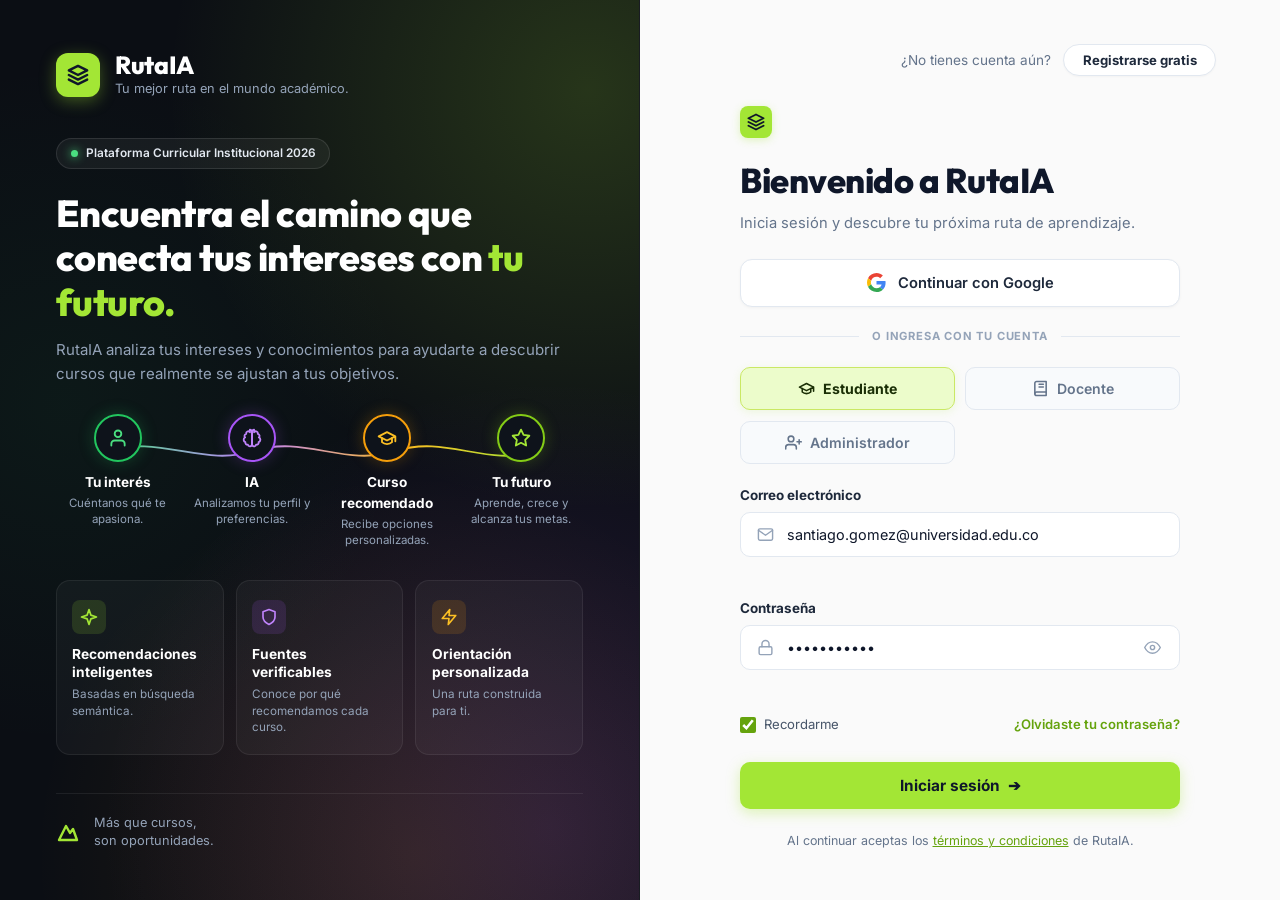
==== frontend/index.html @ e4672ff6 "style(docente): mejorar diseño del listado de estudiantes en materia y eliminar avatar de iniciales" ====
<!DOCTYPE html>
<html lang="es">
<head>
  <meta charset="UTF-8">
  <meta name="viewport" content="width=device-width, initial-scale=1.0, maximum-scale=5.0">
  <title>RutaIA - Orientación Académica y Recomendación Inteligente de Cursos con IA</title>
  <meta name="description" content="Plataforma de orientación académica y recomendación personalizada de cursos universitarios mediante búsqueda semántica vectorial y arquitectura RAG.">
  <meta name="keywords" content="orientación académica, cursos universitarios, inteligencia artificial, recomendación RAG, catálogo formativo, ingeniería, tecnología, programación">
  <meta name="author" content="Editorial Learning Lab - RutaIA">
  <meta name="robots" content="index, follow">
  <meta name="theme-color" content="#121316">
  <link rel="canonical" href="https://rutaia.universidad.edu.co/index.html">

  <!-- Open Graph / Redes Sociales y Motores de Búsqueda -->
  <meta property="og:type" content="website">
  <meta property="og:locale" content="es_CO">
  <meta property="og:site_name" content="RutaIA - Editorial Learning Lab">
  <meta property="og:title" content="RutaIA - Orientación Académica y Recomendación Inteligente de Cursos con IA">
  <meta property="og:description" content="Encuentra el camino que conecta tus intereses y conocimientos con tu futuro profesional mediante orientación vocacional inteligente con IA.">
  <meta property="og:url" content="https://rutaia.universidad.edu.co/index.html">
  <meta property="og:image" content="https://rutaia.universidad.edu.co/img/og-preview.png">

  <!-- Twitter Cards -->
  <meta name="twitter:card" content="summary_large_image">
  <meta name="twitter:title" content="RutaIA - Recomendación Inteligente de Cursos">
  <meta name="twitter:description" content="Plataforma de orientación académica impulsada por IA y búsqueda semántica para estudiantes de tecnología.">
  <meta name="twitter:image" content="https://rutaia.universidad.edu.co/img/og-preview.png">

  <!-- Datos Estructurados Schema.org JSON-LD para SEO -->
  <script type="application/ld+json">
  {
    "@context": "https://schema.org",
    "@graph": [
      {
        "@type": "WebSite",
        "@id": "https://rutaia.universidad.edu.co/#website",
        "url": "https://rutaia.universidad.edu.co/",
        "name": "RutaIA",
        "description": "Plataforma de orientación académica y recomendación de cursos universitarios con IA y RAG.",
        "inLanguage": "es"
      },
      {
        "@type": "EducationalOrganization",
        "@id": "https://rutaia.universidad.edu.co/#organization",
        "name": "RutaIA - Editorial Learning Lab",
        "url": "https://rutaia.universidad.edu.co/",
        "description": "Laboratorio de innovación curricular y orientación académica con IA."
      },
      {
        "@type": "WebApplication",
        "@id": "https://rutaia.universidad.edu.co/#webapp",
        "name": "RutaIA",
        "applicationCategory": "EducationalApplication",
        "operatingSystem": "All",
        "browserRequirements": "Requires HTML5, CSS3, JavaScript ES6+, Fetch API"
      }
    ]
  }
  </script>

  <!-- Fuentes Google Fonts: Inter y Outfit -->
  <link rel="preconnect" href="https://fonts.googleapis.com">
  <link rel="preconnect" href="https://fonts.gstatic.com" crossorigin>
  <link href="https://fonts.googleapis.com/css2?family=Inter:wght@400;500;600;700&family=Outfit:wght@500;600;700;800&display=swap" rel="stylesheet">
  
  <!-- Estilos del Sistema -->
  <link rel="stylesheet" href="css/variables.css?v=5.0">
  <link rel="stylesheet" href="css/styles.css?v=7.0">

  <!-- Enrutador y Control de Autenticación: si no hay sesión, ir a login.html -->
  <script>
    try {
      const u = localStorage.getItem('rutaia_user');
      if (!u) {
        window.location.replace('login.html');
      } else {
        const parsed = JSON.parse(u);
        if (parsed && parsed.token) {
          delete parsed.token;
          localStorage.setItem('rutaia_user', JSON.stringify(parsed));
        }
      }
    } catch (e) {}
  </script>
</head>
<body>

  <!-- Barra de Navegación Móvil (Visible en pantallas <= 768px) -->
  <header class="mobile-topbar" id="mobile-topbar">
    <button class="btn-mobile-menu" id="btn-mobile-menu" aria-label="Abrir menú de navegación" type="button">
      <svg width="22" height="22" viewBox="0 0 24 24" fill="none" stroke="currentColor" stroke-width="2.2" stroke-linecap="round" stroke-linejoin="round">
        <line x1="3" y1="12" x2="21" y2="12"></line>
        <line x1="3" y1="6" x2="21" y2="6"></line>
        <line x1="3" y1="18" x2="21" y2="18"></line>
      </svg>
    </button>
    <div class="mobile-brand">
      <div class="mobile-brand-badge">
        <svg width="18" height="18" viewBox="0 0 24 24" fill="none" stroke="#FFFFFF" stroke-width="2.5" stroke-linecap="round" stroke-linejoin="round">
          <path d="M12 2L2 7l10 5 10-5-10-5zM2 17l10 5 10-5M2 12l10 5 10-5"/>
        </svg>
      </div>
      <span class="mobile-brand-title">RutaIA</span>
    </div>
    <div class="mobile-user-quick" id="mobile-user-initials" title="Usuario activo">TG</div>
  </header>

  <!-- Telón de fondo (Backdrop) para cerrar el menú móvil al hacer tap fuera -->
  <div class="sidebar-backdrop" id="sidebar-backdrop"></div>

  <!-- Layout Principal con Barra Lateral y Área de Contenido -->
  <div class="app-layout">

    <!-- ==========================================================
         BARRA LATERAL IZQUIERDA (SIDEBAR)
         ========================================================== -->
    <aside class="sidebar" id="app-sidebar">
      <div class="sidebar-top">
        <div class="brand">
          <div class="brand-badge">
            <svg width="22" height="22" viewBox="0 0 24 24" fill="none" stroke="currentColor" stroke-width="2.5" stroke-linecap="round" stroke-linejoin="round">
              <path d="M12 2L2 7l10 5 10-5-10-5zM2 17l10 5 10-5M2 12l10 5 10-5"/>
            </svg>
          </div>
          <div class="brand-text-group">
            <span class="brand-title">RutaIA</span>
            <span class="brand-tagline">Tu mejor decisión académica.</span>
          </div>
          <button class="btn-close-sidebar" id="btn-close-sidebar" aria-label="Cerrar menú lateral" type="button">✕</button>
        </div>

        <nav class="sidebar-nav">
          <button class="nav-item active" data-view="asesor">
            <svg class="nav-svg" width="18" height="18" viewBox="0 0 24 24" fill="none" stroke="currentColor" stroke-width="2" stroke-linecap="round" stroke-linejoin="round">
              <path d="M3 9l9-7 9 7v11a2 2 0 0 1-2 2H5a2 2 0 0 1-2-2z"></path>
              <polyline points="9 22 9 12 15 12 15 22"></polyline>
            </svg>
            <span class="nav-label">Inicio</span>
          </button>
          <button class="nav-item" data-view="catalogo">
            <svg class="nav-svg" width="18" height="18" viewBox="0 0 24 24" fill="none" stroke="currentColor" stroke-width="2" stroke-linecap="round" stroke-linejoin="round">
              <path d="M4 19.5A2.5 2.5 0 0 1 6.5 17H20"></path>
              <path d="M6.5 2H20v20H6.5A2.5 2.5 0 0 1 4 19.5v-15A2.5 2.5 0 0 1 6.5 2z"></path>
            </svg>
            <span class="nav-label">Catálogo de cursos</span>
          </button>
          <button class="nav-item" data-view="historial">
            <svg class="nav-svg" width="18" height="18" viewBox="0 0 24 24" fill="none" stroke="currentColor" stroke-width="2" stroke-linecap="round" stroke-linejoin="round">
              <circle cx="12" cy="12" r="10"></circle>
              <polyline points="12 6 12 12 16 14"></polyline>
            </svg>
            <span class="nav-label">Historial</span>
          </button>
          <button class="nav-item" data-view="estadisticas">
            <svg class="nav-svg" width="18" height="18" viewBox="0 0 24 24" fill="none" stroke="currentColor" stroke-width="2" stroke-linecap="round" stroke-linejoin="round">
              <line x1="18" y1="20" x2="18" y2="10"></line>
              <line x1="12" y1="20" x2="12" y2="4"></line>
              <line x1="6" y1="20" x2="6" y2="14"></line>
            </svg>
            <span class="nav-label">Estadísticas</span>
          </button>
          <button class="nav-item nav-item-docente" data-view="docente" id="nav-docente-item" style="display: none;">
            <svg class="nav-svg" width="18" height="18" viewBox="0 0 24 24" fill="none" stroke="currentColor" stroke-width="2" stroke-linecap="round" stroke-linejoin="round">
              <path d="M4 19.5A2.5 2.5 0 0 1 6.5 17H20"></path>
              <path d="M6.5 2H20v20H6.5A2.5 2.5 0 0 1 4 19.5v-15A2.5 2.5 0 0 1 6.5 2z"></path>
              <line x1="10" y1="6" x2="16" y2="6"></line>
              <line x1="10" y1="10" x2="16" y2="10"></line>
            </svg>
            <span class="nav-label">Panel Docente</span>
          </button>
          <button class="nav-item nav-item-admin" data-view="admin" id="nav-admin-item" style="display: none;">
            <svg class="nav-svg" width="18" height="18" viewBox="0 0 24 24" fill="none" stroke="currentColor" stroke-width="2" stroke-linecap="round" stroke-linejoin="round">
              <rect x="2" y="3" width="20" height="14" rx="2" ry="2"></rect>
              <line x1="8" y1="21" x2="16" y2="21"></line>
              <line x1="12" y1="17" x2="12" y2="21"></line>
            </svg>
            <span class="nav-label">Panel Administrador</span>
          </button>
          <button class="nav-item nav-item-admin" data-view="metricas" id="nav-metricas-item" style="display: none;">
            <svg class="nav-svg" width="18" height="18" viewBox="0 0 24 24" fill="none" stroke="currentColor" stroke-width="2" stroke-linecap="round" stroke-linejoin="round">
              <polyline points="23 6 13.5 15.5 8.5 10.5 1 18"></polyline>
              <polyline points="17 6 23 6 23 12"></polyline>
            </svg>
            <span class="nav-label">Métricas del Sistema</span>
          </button>
          <button class="nav-item nav-item-admin" data-view="auditoria" id="nav-audit-item" style="display: none;">
            <svg class="nav-svg" width="18" height="18" viewBox="0 0 24 24" fill="none" stroke="currentColor" stroke-width="2" stroke-linecap="round" stroke-linejoin="round">
              <path d="M12 22s8-4 8-10V5l-8-3-8 3v7c0 6 8 10 8 10z"></path>
              <polyline points="9 12 11 14 15 10"></polyline>
            </svg>
            <span class="nav-label">Auditoría del Sistema</span>
          </button>
        </nav>
      </div>

      <!-- Contenedor Inferior de la Barra Lateral: Perfil de Usuario y Salir -->
      <div class="sidebar-footer-container">
        <div class="sidebar-user-card">
          <div class="sidebar-user-profile">
            <div class="user-avatar" id="user-avatar">TG</div>
            <div class="user-meta">
              <span class="user-name" id="user-name" title="Santiago Gómez Morales">Santiago Gómez Morales</span>
              <div class="user-role-container">
                <span class="user-role-badge role-badge-student" id="user-role-badge">Estudiante</span>
              </div>
            </div>
          </div>
          <button class="sidebar-logout-btn" id="btn-logout" title="Cerrar sesión">
            <svg width="15" height="15" viewBox="0 0 24 24" fill="none" stroke="currentColor" stroke-width="2.2" stroke-linecap="round" stroke-linejoin="round">
              <path d="M9 21H5a2 2 0 0 1-2-2V5a2 2 0 0 1 2-2h4"></path>
              <polyline points="16 17 21 12 16 7"></polyline>
              <line x1="21" y1="12" x2="9" y2="12"></line>
            </svg>
            <span>Salir</span>
          </button>
        </div>
      </div>

      <!-- Arte Botánico Esquina Inferior Izquierda -->
      <div class="sidebar-botanical-art" aria-hidden="true">
        <svg viewBox="0 0 110 170" fill="none" class="botanical-svg">
          <path d="M0,170 C15,120 30,65 75,50 C45,100 35,140 0,170 Z" fill="#FF5252" />
          <path d="M0,155 C35,115 60,55 90,15 C70,75 55,125 15,170 Z" fill="#D7F338" />
        </svg>
      </div>
    </aside>

    <!-- ==========================================================
         ÁREA PRINCIPAL DE CONTENIDO
         ========================================================== -->
    <div class="content-area">

      <!-- Formas Orgánicas Decorativas de Fondo (Concepto Editorial Learning Lab) -->
      <div class="bg-organic-canvas" aria-hidden="true">
        <!-- Mancha Amarilla Superior Central (Sol / Arco) -->
        <svg class="bg-organic-shape shape-top-yellow" viewBox="0 0 260 150" fill="none">
          <path d="M0,0 C55,35 120,105 195,70 C235,50 250,15 260,0 Z" fill="#FBBF24" />
        </svg>

        <!-- Pétalo Naranja Flanco Izquierdo Superior -->
        <svg class="bg-organic-shape shape-left-orange" viewBox="0 0 70 140" fill="none">
          <path d="M0,20 C45,15 70,55 60,95 C50,130 15,140 0,135 Z" fill="#FF7043" />
        </svg>

        <!-- Hoja Lima Flanco Izquierdo Medio -->
        <svg class="bg-organic-shape shape-left-lime-1" viewBox="0 0 75 160" fill="none">
          <path d="M0,25 C55,20 75,75 60,125 C40,160 10,155 0,145 Z" fill="#D7F338" />
        </svg>

        <!-- Hoja Lima Flanco Izquierdo Inferior -->
        <svg class="bg-organic-shape shape-left-lime-2" viewBox="0 0 60 120" fill="none">
          <path d="M0,15 C45,15 60,55 50,90 C35,115 10,115 0,110 Z" fill="#D7F338" />
        </svg>

        <!-- Hoja Naranja Flanco Derecho Central -->
        <svg class="bg-organic-shape shape-right-orange" viewBox="0 0 65 130" fill="none">
          <path d="M65,15 C20,10 0,50 10,90 C25,120 50,120 65,115 Z" fill="#FF7043" />
        </svg>
      </div>

      <!-- Contenedor Dinámico de Vistas -->
      <main class="views-wrapper">

        <!-- ==========================================================
             VISTA 1: INICIO / ASESOR RAG (EDITORIAL LEARNING LAB)
             ========================================================== -->
        <section class="view-section active" id="view-asesor">

          <!-- Contenedor Conversacional Centrado Estilo Claude / ChatGPT -->
          <div class="claude-chat-container">

            <!-- Barra Superior de Sesión (Limpia y Discreta) -->
            <div class="chat-session-bar" id="chat-session-bar">
              <div class="session-progress-info">
                <span class="session-badge" id="session-badge">Sesión: <strong id="session-turn-count">0</strong> / 5 consultas</span>
                <span class="session-hint" id="session-hint">Conversación activa: puedes hacer preguntas de seguimiento.</span>
              </div>
              <button type="button" class="btn-clean-session" id="btn-reset-chat" title="Comenzar nueva conversación desde cero">
                <svg width="14" height="14" viewBox="0 0 24 24" fill="none" stroke="currentColor" stroke-width="2" stroke-linecap="round" stroke-linejoin="round">
                  <polyline points="23 4 23 10 17 10"></polyline>
                  <path d="M20.49 15a9 9 0 1 1-2.12-9.36L23 10"></path>
                </svg>
                <span>Nueva conversación</span>
              </button>
            </div>

            <!-- Área de Scroll de la Conversación -->
            <div class="chat-scroll-area" id="chat-scroll-area">

              <!-- Estado de Bienvenida Centrado Estilo Claude (De vuelta a ello, Tomas) -->
              <div class="chat-welcome-state" id="chat-welcome-state">
                <div class="claude-welcome-hero">
                  <!-- Emblema Asterisco Terracota / Ámbar Estilo Claude -->
                  <div class="claude-welcome-emblem">
                    <svg width="42" height="42" viewBox="0 0 24 24" fill="none">
                      <path d="M12 2C12.4 2 12.8 2.2 13 2.6L14.6 6.3C14.8 6.7 15.2 7 15.7 7.1L19.7 7.7C20.3 7.8 20.7 8.3 20.8 8.9C20.8 9.5 20.5 10 20 10.3L16.8 12.6C16.4 12.9 16.2 13.4 16.3 13.9L17.2 17.8C17.4 18.4 17.1 19 16.6 19.3C16.1 19.6 15.5 19.5 15 19.1L11.7 16.8C11.3 16.5 10.7 16.5 10.3 16.8L7 19.1C6.5 19.5 5.9 19.6 5.4 19.3C4.9 19 4.6 18.4 4.8 17.8L5.7 13.9C5.8 13.4 5.6 12.9 5.2 12.6L2 10.3C1.5 10 1.2 9.5 1.2 8.9C1.3 8.3 1.7 7.8 2.3 7.7L6.3 7.1C6.8 7 7.2 6.7 7.4 6.3L9 2.6C9.2 2.2 9.6 2 12 2Z" fill="#D9774E" />
                    </svg>
                  </div>

                  <h1 class="claude-welcome-title">
                    De vuelta a ello, <span id="claude-student-name">Tomas</span>
                  </h1>

                  <!-- Caja Central de Entrada (Estilo Claude Prompt Box) -->
                  <div class="claude-central-input-box">
                    <div class="claude-input-card">
                      <textarea 
                        id="query-input-welcome" 
                        class="claude-textarea" 
                        placeholder="¿Cómo puedo ayudarte hoy?" 
                        rows="2"
                      ></textarea>
                      <div class="claude-input-bottom-row">
                        <div class="claude-mode-pill">
                          <span class="claude-mode-dot"></span>
                          <span>Asesor Vocacional RAG</span>
                        </div>
                        <button type="button" class="claude-send-btn" id="submit-query-welcome-btn" title="Enviar consulta">
                          <svg width="18" height="18" viewBox="0 0 24 24" fill="none" stroke="currentColor" stroke-width="2.5" stroke-linecap="round" stroke-linejoin="round">
                            <line x1="12" y1="19" x2="12" y2="5"></line>
                            <polyline points="5 12 12 5 19 12"></polyline>
                          </svg>
                        </button>
                      </div>
                    </div>
                  </div>

                  <!-- Chips de Sugerencias Rápidas -->
                  <div class="chat-welcome-chips" id="chat-welcome-chips">
                    <span class="chips-title">O explora directamente un área de interés:</span>
                    <div class="chips-group">
                      <button class="chip-item" data-query="Quiero aprender a crear páginas web.">🌐 Páginas Web</button>
                      <button class="chip-item" data-query="Necesito aprender Java para trabajar con Spring Boot.">☕ Java + Spring Boot</button>
                      <button class="chip-item" data-query="Me interesa analizar datos y construir dashboards.">📊 Datos & Dashboards</button>
                      <button class="chip-item" data-query="¿Qué puedo estudiar para trabajar con inteligencia artificial?">🤖 Inteligencia Artificial</button>
                      <button class="chip-item" data-query="Quiero aprender a proteger aplicaciones web.">🔒 Ciberseguridad</button>
                      <button class="chip-item" data-query="Necesito desplegar aplicaciones usando contenedores.">🐳 Docker</button>
                      <button class="chip-item chip-special" data-query="Quiero aprender cocina italiana.">🍝 Cocina Italiana (Fuera de Catálogo)</button>
                    </div>
                  </div>
                </div>
              </div>

              <!-- Hilo de Conversación (Centrado, max-width: 860px) -->
              <div class="chat-thread-container" id="chat-thread-container"></div>

              <!-- Indicador de Carga Animado -->
              <div class="chat-loading-indicator" id="loading-box" style="display: none;">
                <div class="chat-loading-avatar">
                  <svg width="20" height="20" viewBox="0 0 24 24" fill="none" stroke="#D9774E" stroke-width="2"><circle cx="12" cy="12" r="9"></circle><path d="M12 7v5l3 3"></path></svg>
                </div>
                <div class="chat-loading-dots">
                  <span></span><span></span><span></span>
                </div>
                <span class="chat-loading-text" id="loading-title">RutaIA está pensando...</span>
                <span style="display:none;" id="loading-desc"></span>
              </div>

              <!-- Tarjeta de Resultados RAG (Para detalle del historial) -->
              <div class="result-bento-card" id="result-card" style="display: none; margin: 1rem auto; width: 100%; max-width: 860px; box-sizing: border-box;">
                <div class="result-history-nav-bar" style="margin-bottom: 1.25rem; display: flex; justify-content: space-between; align-items: center; border-bottom: 1px dashed #E2E8F0; padding-bottom: 0.75rem;">
                  <button type="button" class="btn-clean-session" id="btn-back-to-active-chat" onclick="window.volverAlChatActivo && window.volverAlChatActivo()">
                    ← Volver a la conversación activa
                  </button>
                  <span style="font-size: 0.8rem; color: #64748B; font-weight: 700;">Consulta del historial</span>
                </div>

                <div class="result-top-badge-row">
                  <div class="badge-spark-group">
                    <span class="sparkle-icon">✦</span>
                    <span class="badge-spark-text">Curso recomendado</span>
                  </div>
                  <span class="status-pill respondida" id="result-status-badge">Respondida</span>
                </div>
                <div class="query-recap-box">
                  <span class="recap-label">Consulta realizada:</span>
                  <span class="recap-query" id="result-pregunta">-</span>
                </div>
                <div id="course-success-view">
                  <div class="featured-course-card" id="featured-course-container"></div>
                  <div class="ai-rationale-box">
                    <div class="rationale-header">
                      <svg width="16" height="16" viewBox="0 0 24 24" fill="none" stroke="currentColor" stroke-width="2" stroke-linecap="round" stroke-linejoin="round"><circle cx="12" cy="12" r="10"></circle><line x1="12" y1="16" x2="12" y2="12"></line><line x1="12" y1="8" x2="12.01" y2="8"></line></svg>
                      <span class="rationale-title">Orientación Académica Institucional</span>
                    </div>
                    <div class="rationale-body" id="result-ai-text">Cargando orientación...</div>
                  </div>
                  <div class="sources-bento-section" id="sources-section">
                    <div class="sources-section-title">
                      <span>Fuentes de la recomendación</span>
                      <span class="sources-counter" id="sources-counter">1 curso</span>
                    </div>
                    <div class="sources-list" id="sources-container"></div>
                  </div>
                </div>
                <div class="fallback-bento-card" id="fallback-box" style="display: none;">
                  <div class="fallback-icon-box">
                    <svg width="24" height="24" viewBox="0 0 24 24" fill="none" stroke="#92400E" stroke-width="2" stroke-linecap="round" stroke-linejoin="round"><circle cx="12" cy="12" r="10"></circle><line x1="12" y1="16" x2="12" y2="12"></line><line x1="12" y1="8" x2="12.01" y2="8"></line></svg>
                  </div>
                  <div class="fallback-content">
                    <h4 class="fallback-title">No encontramos cursos para tu consulta</h4>
                    <p class="fallback-message" id="fallback-message-text">No hay cursos relacionados con tu búsqueda en nuestro catálogo institucional.</p>
                  </div>
                  <button class="btn-secondary-pill" id="fallback-catalog-btn" data-view="catalogo">Ver catálogo de cursos</button>
                </div>
                <div class="rating-bento-section" id="rating-section">
                  <div class="rating-header-row">
                    <span class="rating-label">¿Qué tan útil fue esta orientación?</span>
                  </div>
                  <div class="rating-stars-row">
                    <div class="star-rating" id="star-rating">
                      <button class="star-btn" data-rating="1">★</button>
                      <button class="star-btn" data-rating="2">★</button>
                      <button class="star-btn" data-rating="3">★</button>
                      <button class="star-btn" data-rating="4">★</button>
                      <button class="star-btn" data-rating="5">★</button>
                    </div>
                    <span class="rating-status-hint" id="rating-status-message"></span>
                  </div>
                  <div class="rating-input-row" id="rating-input-container">
                    <input type="text" id="rating-comment" class="rating-input-field" placeholder="Deja un comentario o feedback opcional..." />
                    <button class="btn-dark-pill" id="rating-submit-btn">Enviar Calificación</button>
                  </div>
                </div>
              </div>

            </div>

            <!-- Barra Inferior Fija de Conversación Activa (Estilo Claude Floating Input) -->
            <div class="chat-input-bar" id="chat-input-bar" style="display: none;">
              <div class="claude-bottom-input-container">
                <!-- Banner de Límite Alcanzado -->
                <div class="session-limit-banner" id="session-limit-banner" style="display: none;">
                  <div class="limit-content">
                    <span>🎓 Has completado las 5 consultas de esta sesión.</span>
                  </div>
                  <button type="button" class="btn-primary-lime btn-sm" id="btn-new-chat-from-limit">
                    Nueva conversación
                  </button>
                </div>

                <div class="claude-bottom-input-card">
                  <textarea 
                    id="query-input" 
                    class="claude-bottom-textarea" 
                    rows="1"
                    placeholder="Escribe tu consulta o seguimiento aquí..."
                  ></textarea>
                  <button class="claude-send-btn" id="submit-query-btn" title="Enviar consulta">
                    <svg width="18" height="18" viewBox="0 0 24 24" fill="none" stroke="currentColor" stroke-width="2.5" stroke-linecap="round" stroke-linejoin="round">
                      <line x1="12" y1="19" x2="12" y2="5"></line>
                      <polyline points="5 12 12 5 19 12"></polyline>
                    </svg>
                  </button>
                </div>
                <div class="claude-disclaimer">
                  <span>RutaIA es un orientador vocacional impulsado por IA. Verifica siempre los programas curriculares oficiales.</span>
                </div>
              </div>
            </div>

            <!-- Botón Flotante para Bajar al Último Mensaje (Estilo Claude ↓) -->
            <button type="button" class="claude-floating-scroll-btn" id="btn-scroll-bottom" title="Bajar al último mensaje" style="display: none;">
              <svg width="18" height="18" viewBox="0 0 24 24" fill="none" stroke="currentColor" stroke-width="2.5" stroke-linecap="round" stroke-linejoin="round">
                <line x1="12" y1="5" x2="12" y2="19"></line>
                <polyline points="19 12 12 19 5 12"></polyline>
              </svg>
            </button>

          </div>

        </section>

        <!-- ==========================================================
             VISTA: REGISTRO E INSCRIPCIÓN DE ESTUDIANTES
             ========================================================== -->
        <section class="view-section" id="view-registro">
          <div class="editorial-view-header">
            <h2 class="view-title">Registro e Inscripción de Estudiantes</h2>
            <p class="view-subtitle">Registra nuevos perfiles de estudiantes para personalizar las recomendaciones curriculares o activa un perfil existente para tus consultas vocacionales.</p>
          </div>

          <div class="register-bento-layout">
            <!-- Columna Izquierda: Formulario de Registro Oficial -->
            <div class="register-form-card">
              <div class="form-card-header">
                <div class="form-icon-badge">
                  <svg width="20" height="20" viewBox="0 0 24 24" fill="none" stroke="currentColor" stroke-width="2.3" stroke-linecap="round" stroke-linejoin="round">
                    <path d="M16 21v-2a4 4 0 0 0-4-4H5a4 4 0 0 0-4 4v2"></path>
                    <circle cx="8.5" cy="7" r="4"></circle>
                    <line x1="20" y1="8" x2="20" y2="14"></line>
                    <line x1="23" y1="11" x2="17" y2="11"></line>
                  </svg>
                </div>
                <div>
                  <h3 class="form-card-title">Inscribir Nuevo Estudiante</h3>
                  <p class="form-card-subtitle">Ingresa los datos para registrar un estudiante en la base de datos institucional.</p>
                </div>
              </div>

              <form id="view-student-register-form" class="editorial-form" novalidate>
                <div class="form-field">
                  <label for="view-reg-nombre">Nombre completo *</label>
                  <input type="text" id="view-reg-nombre" required placeholder="Ej: Marcela Benítez Ospina" />
                  <span class="field-error-text" id="view-reg-nombre-error"></span>
                </div>

                <div class="form-field">
                  <label for="view-reg-correo">Correo electrónico institucional *</label>
                  <input type="email" id="view-reg-correo" required placeholder="marcela.benitez@universidad.edu.co" />
                  <span class="field-error-text" id="view-reg-correo-error"></span>
                </div>

                <div class="form-grid-2">
                  <div class="form-field">
                    <label for="view-reg-nivel">Nivel de experiencia *</label>
                    <select id="view-reg-nivel" required class="editorial-select">
                      <option value="Principiante">Principiante</option>
                      <option value="Intermedio" selected>Intermedio</option>
                      <option value="Avanzado">Avanzado</option>
                    </select>
                  </div>

                  <div class="form-field">
                    <label for="view-reg-area">Área de interés académica *</label>
                    <input type="text" id="view-reg-area" required placeholder="Ej: Desarrollo Web, IA, Datos" value="Inteligencia Artificial" />
                    <span class="field-error-text" id="view-reg-area-error"></span>
                  </div>
                </div>

                <div class="form-submit-row">
                  <button type="submit" class="btn-primary-lime w-100" id="btn-submit-student-register">
                    <span>Completar Registro de Estudiante</span>
                    <span class="btn-arrow">➔</span>
                  </button>
                </div>
              </form>
            </div>

            <!-- Columna Derecha: Estudiante Activo y Directorio -->
            <div class="register-side-col">
              <!-- Ficha de Perfil Activo -->
              <div class="active-profile-card">
                <div class="active-profile-badge">
                  <span class="pulse-dot"></span>
                  <span>Perfil en Sesión Activa</span>
                </div>
                <div class="active-profile-body">
                  <div class="active-profile-avatar" id="view-reg-active-avatar">TG</div>
                  <div class="active-profile-info">
                    <h4 class="active-profile-name" id="view-reg-active-name">Santiago Gómez Morales</h4>
                    <p class="active-profile-email" id="view-reg-active-email">santiago.gomez@universidad.edu.co</p>
                    <div class="active-profile-tags">
                      <span class="profile-tag level-tag" id="view-reg-active-level">Intermedio</span>
                      <span class="profile-tag area-tag" id="view-reg-active-area">Desarrollo Web</span>
                    </div>
                  </div>
                </div>
                <button type="button" class="btn-secondary-pill w-100" id="btn-go-to-query-from-reg">
                  <svg width="15" height="15" viewBox="0 0 24 24" fill="none" stroke="currentColor" stroke-width="2.2" stroke-linecap="round" stroke-linejoin="round" style="vertical-align: -2px; margin-right: 6px;">
                    <circle cx="11" cy="11" r="8"></circle>
                    <line x1="21" y1="21" x2="16.65" y2="16.65"></line>
                  </svg>
                  <span>Hacer consulta con este perfil</span>
                </button>
              </div>

              <!-- Directorio Rápido de Estudiantes Registrados -->
              <div class="registered-directory-card">
                <div class="registered-directory-header">
                  <div>
                    <h4 class="directory-title">Estudiantes Registrados</h4>
                    <p class="directory-desc">Selecciona un estudiante para cambiar el perfil activo de consulta.</p>
                  </div>
                  <span class="badge-counter" id="view-reg-students-count">0</span>
                </div>
                <div class="directory-students-list" id="view-reg-students-list">
                  <!-- Renderizado dinámico -->
                </div>
              </div>
            </div>
          </div>
        </section>

        <!-- ==========================================================
             VISTA 2: CATÁLOGO DE CURSOS
             ========================================================== -->
        <section class="view-section" id="view-catalogo">
          <div class="editorial-view-header">
            <h2 class="view-title">Catálogo Oficial de Cursos</h2>
            <p class="view-subtitle">Explora los programas activos de la institución en programación, desarrollo web, IA, bases de datos y DevOps.</p>
          </div>

          <div class="catalog-filters-bar">
            <div class="filter-search-box">
              <svg class="search-svg" width="16" height="16" viewBox="0 0 24 24" fill="none" stroke="currentColor" stroke-width="2" stroke-linecap="round" stroke-linejoin="round">
                <circle cx="11" cy="11" r="8"></circle>
                <line x1="21" y1="21" x2="16.65" y2="16.65"></line>
              </svg>
              <input type="text" id="catalog-search" placeholder="Buscar por título, temática o tecnología...">
            </div>
            <div class="filter-selects-group">
              <select id="catalog-category" class="editorial-select">
                <option value="">Todas las categorías</option>
              </select>
              <select id="catalog-level" class="editorial-select">
                <option value="">Todos los niveles</option>
                <option value="Principiante">Principiante</option>
                <option value="Intermedio">Intermedio</option>
                <option value="Avanzado">Avanzado</option>
              </select>
            </div>
          </div>

          <div class="courses-editorial-grid" id="courses-grid">
            <!-- Renderizado dinámico -->
          </div>
        </section>

        <!-- ==========================================================
             VISTA 3: HISTORIAL COMPLETO
             ========================================================== -->
        <section class="view-section" id="view-historial">
          <div class="editorial-view-header">
            <h2 class="view-title">Historial de Consultas y Recomendaciones</h2>
            <p class="view-subtitle">Registro cronológico de tus búsquedas vocacionales, respuestas generadas y calificaciones registradas.</p>
          </div>

          <div class="history-editorial-list" id="history-list">
            <!-- Renderizado dinámico -->
          </div>
        </section>

        <!-- ==========================================================
             VISTA 4: ESTADÍSTICAS
             ========================================================== -->
        <section class="view-section" id="view-estadisticas">
          <div class="editorial-view-header">
            <h2 class="view-title" id="stats-view-title">Métricas de Orientación Académica</h2>
            <p class="view-subtitle" id="stats-view-subtitle">Estadísticas consolidadas del sistema de recomendación y satisfacción estudiantil.</p>
          </div>

          <div class="stats-editorial-grid">
            <div class="stat-editorial-card">
              <span class="stat-pill-label">Total</span>
              <div class="stat-number" id="stat-total">0</div>
              <div class="stat-sublabel">Consultas registradas</div>
            </div>

            <div class="stat-editorial-card">
              <span class="stat-pill-label" style="background:#E8F88E; color:#374706;">Respondidas</span>
              <div class="stat-number" style="color: #2F6808;" id="stat-respondidas">0</div>
              <div class="stat-sublabel">Con cursos recomendados</div>
            </div>

            <div class="stat-editorial-card">
              <span class="stat-pill-label" style="background:#FEE1BA; color:#733E0A;">Sin resultados</span>
              <div class="stat-number" style="color: #B45309;" id="stat-sin-resultados">0</div>
              <div class="stat-sublabel">Fuera de catálogo</div>
            </div>

            <div class="stat-editorial-card">
              <span class="stat-pill-label" style="background:#DFDAFC; color:#32267B;">Calificación</span>
              <div class="stat-number" style="color: #4C1D95;" id="stat-promedio">0.0</div>
              <div class="stat-sublabel">Promedio de satisfacción (1 a 5)</div>
            </div>

            <div class="stat-editorial-card" style="grid-column: 1 / -1;">
              <span class="stat-pill-label" style="background:#D7F338; color:#18191E;">Cursos Populares</span>
              <div class="stat-number" style="font-size: 1.3rem; margin-top: 0.5rem;" id="stat-curso-top">-</div>
              <div class="stat-sublabel">Curso más recomendado por el Asesor Vocacional</div>
            </div>
          </div>
        </section>

        <!-- ==========================================================
             VISTA: PANEL ADMINISTRADOR (CURSOS Y ESTUDIANTES)
             ========================================================== -->
        <section class="view-section" id="view-admin">

          <!-- Pestañas de Navegación del Panel Administrativo -->
          <div class="admin-tabs-nav">
            <button type="button" class="admin-subtab active" id="subtab-admin-courses" data-admintab="courses">
              <svg width="17" height="17" viewBox="0 0 24 24" fill="none" stroke="currentColor" stroke-width="2" stroke-linecap="round" stroke-linejoin="round">
                <rect x="2" y="3" width="20" height="14" rx="2" ry="2"></rect>
                <line x1="8" y1="21" x2="16" y2="21"></line>
                <line x1="12" y1="17" x2="12" y2="21"></line>
              </svg>
              <span>Gestión de Cursos</span>
            </button>
            <button type="button" class="admin-subtab" id="subtab-admin-students" data-admintab="students">
              <svg width="17" height="17" viewBox="0 0 24 24" fill="none" stroke="currentColor" stroke-width="2" stroke-linecap="round" stroke-linejoin="round">
                <path d="M17 21v-2a4 4 0 0 0-4-4H5a4 4 0 0 0-4 4v2"></path>
                <circle cx="9" cy="7" r="4"></circle>
                <path d="M23 21v-2a4 4 0 0 0-3-3.87"></path>
                <path d="M16 3.13a4 4 0 0 1 0 7.75"></path>
              </svg>
              <span>Consulta de Estudiantes</span>
            </button>
            <button type="button" class="admin-subtab" id="subtab-admin-config" data-admintab="config">
              <svg width="17" height="17" viewBox="0 0 24 24" fill="none" stroke="currentColor" stroke-width="2" stroke-linecap="round" stroke-linejoin="round">
                <circle cx="12" cy="12" r="3"></circle>
                <path d="M19.4 15a1.65 1.65 0 0 0 .33 1.82l.06.06a2 2 0 0 1 0 2.83 2 2 0 0 1-2.83 0l-.06-.06a1.65 1.65 0 0 0-1.82-.33 1.65 1.65 0 0 0-1 1.51V21a2 2 0 0 1-2 2 2 2 0 0 1-2-2v-.09A1.65 1.65 0 0 0 9 19.4a1.65 1.65 0 0 0-1.82.33l-.06.06a2 2 0 0 1-2.83 0 2 2 0 0 1 0-2.83l.06-.06a1.65 1.65 0 0 0 .33-1.82 1.65 1.65 0 0 0-1.51-1H3a2 2 0 0 1-2-2 2 2 0 0 1 2-2h.09A1.65 1.65 0 0 0 4.6 9a1.65 1.65 0 0 0-.33-1.82l-.06-.06a2 2 0 0 1 0-2.83 2 2 0 0 1 2.83 0l.06.06a1.65 1.65 0 0 0 1.82.33H9a1.65 1.65 0 0 0 1-1.51V3a2 2 0 0 1 2-2 2 2 0 0 1 2 2v.09a1.65 1.65 0 0 0 1 1.51 1.65 1.65 0 0 0 1.82-.33l.06-.06a2 2 0 0 1 2.83 0 2 2 0 0 1 0 2.83l-.06.06a1.65 1.65 0 0 0-.33 1.82V9a1.65 1.65 0 0 0 1.51 1H21a2 2 0 0 1 2 2 2 2 0 0 1-2 2h-.09a1.65 1.65 0 0 0-1.51 1z"></path>
              </svg>
              <span>Configuración del Umbral RAG</span>
            </button>
          </div>

          <!-- ==========================================================
               SUB-PANEL 1: GESTIÓN DE CURSOS
               ========================================================== -->
          <div class="admin-pane active" id="admin-pane-courses">
            <div class="editorial-view-header admin-header-flex">
              <div>
                <div class="admin-badge-tag">Panel Administrador</div>
                <h2 class="view-title">Gestión y Operaciones de Cursos</h2>
                <p class="view-subtitle">Registra nuevos cursos, actualiza contenidos curriculares, activa o desactiva ofertas y prueba operaciones en Swagger.</p>
              </div>
              <div class="admin-header-cta">
                <button class="btn-primary-lime" id="btn-open-new-course">
                  <svg width="18" height="18" viewBox="0 0 24 24" fill="none" stroke="currentColor" stroke-width="2.5" stroke-linecap="round" stroke-linejoin="round">
                    <line x1="12" y1="5" x2="12" y2="19"></line>
                    <line x1="5" y1="12" x2="19" y2="12"></line>
                  </svg>
                  <span>Nuevo Curso</span>
                </button>
                <a href="http://localhost:8080/swagger-ui/index.html" target="_blank" rel="noopener noreferrer" class="btn-swagger-link" title="Abrir documentación Swagger OpenAPI">
                  <svg width="16" height="16" viewBox="0 0 24 24" fill="none" stroke="currentColor" stroke-width="2" stroke-linecap="round" stroke-linejoin="round">
                    <path d="M18 13v6a2 2 0 0 1-2 2H5a2 2 0 0 1-2-2V8a2 2 0 0 1 2-2h6"></path>
                    <polyline points="15 3 21 3 21 9"></polyline>
                    <line x1="10" y1="14" x2="21" y2="3"></line>
                  </svg>
                  <span>Swagger UI</span>
                </a>
              </div>
            </div>

            <!-- Métricas Administrativas Rápidas -->
            <div class="admin-summary-grid">
              <div class="admin-summary-card">
                <span class="admin-card-label">Total Cursos</span>
                <span class="admin-card-number" id="admin-count-total">0</span>
                <span class="admin-card-note">Oferta registrada</span>
              </div>
              <div class="admin-summary-card">
                <span class="admin-card-label">Cursos Activos</span>
                <span class="admin-card-number text-success" id="admin-count-activos">0</span>
                <span class="admin-card-note">Visibles en catálogo y RAG</span>
              </div>
              <div class="admin-summary-card">
                <span class="admin-card-label">Cursos Inactivos</span>
                <span class="admin-card-number text-warning" id="admin-count-inactivos">0</span>
                <span class="admin-card-note">Excluidos de recomendación</span>
              </div>
            </div>

            <!-- Barra de Filtro de Cursos Admin -->
            <div class="admin-toolbar">
              <div class="admin-search-box">
                <svg width="15" height="15" viewBox="0 0 24 24" fill="none" stroke="currentColor" stroke-width="2" stroke-linecap="round" stroke-linejoin="round">
                  <circle cx="11" cy="11" r="8"></circle>
                  <line x1="21" y1="21" x2="16.65" y2="16.65"></line>
                </svg>
                <input type="text" id="admin-course-filter" placeholder="Filtrar cursos por título, área o nivel..." />
              </div>
              <div class="admin-filter-status">
                <select id="admin-status-filter">
                  <option value="todos">Todos los estados</option>
                  <option value="activos">Solo Activos</option>
                  <option value="inactivos">Solo Inactivos</option>
                </select>
              </div>
            </div>

            <!-- Tabla Administrativa -->
            <div class="admin-table-container">
              <table class="admin-table">
                <thead>
                  <tr>
                    <th style="width: 50px;">ID</th>
                    <th>Curso y Prerrequisitos</th>
                    <th>Categoría</th>
                    <th>Nivel</th>
                    <th>Horas</th>
                    <th>Estado</th>
                    <th style="text-align: right; width: 190px;">Acciones</th>
                  </tr>
                </thead>
                <tbody id="admin-courses-tbody">
                  <!-- Renderizado dinámico -->
                </tbody>
              </table>
            </div>
          </div>

          <!-- ==========================================================
               SUB-PANEL 2: CONSULTA DE ESTUDIANTES E HISTORIAL
               ========================================================== -->
          <div class="admin-pane" id="admin-pane-students" style="display: none;">
            <div class="editorial-view-header admin-header-flex">
              <div>
                <div class="admin-badge-tag">Directorio Académico</div>
                <h2 class="view-title">Directorio y Consulta de Estudiantes</h2>
                <p class="view-subtitle">Consulta un estudiante por identificador, revisa su historial de consultas RAG o inspecciona el directorio completo de alumnos registrados.</p>
              </div>
              <div class="admin-header-cta">
                <button type="button" class="btn-refresh-pill" id="btn-admin-refresh-students" title="Refrescar lista de estudiantes">
                  <svg width="15" height="15" viewBox="0 0 24 24" fill="none" stroke="currentColor" stroke-width="2.2" stroke-linecap="round" stroke-linejoin="round">
                    <polyline points="23 4 23 10 17 10"></polyline>
                    <polyline points="1 20 1 14 7 14"></polyline>
                    <path d="M3.51 9a9 9 0 0 1 14.85-3.36L23 10M1 14l4.64 4.36A9 9 0 0 0 20.49 15"></path>
                  </svg>
                  <span>Actualizar Lista</span>
                </button>
              </div>
            </div>

            <!-- Barra de Consulta General por Nombre -->
            <div class="admin-student-search-card">
              <div class="student-search-header">
                <div class="search-icon-circle">
                  <svg width="18" height="18" viewBox="0 0 24 24" fill="none" stroke="currentColor" stroke-width="2.2" stroke-linecap="round" stroke-linejoin="round">
                    <circle cx="11" cy="11" r="8"></circle>
                    <line x1="21" y1="21" x2="16.65" y2="16.65"></line>
                  </svg>
                </div>
                <div>
                  <h3 class="student-search-title">Consulta General de Estudiantes por Nombre</h3>
                  <p class="student-search-desc">Ingresa el nombre o correo electrónico del estudiante para consultar su perfil académico y su historial de consultas RAG. El sistema traerá todos los nombres y correos coincidentes.</p>
                </div>
              </div>

              <form id="admin-student-search-form" class="student-search-form">
                <div class="student-search-input-wrap">
                  <span class="id-prefix">
                    <svg width="15" height="15" viewBox="0 0 24 24" fill="none" stroke="currentColor" stroke-width="2" stroke-linecap="round" stroke-linejoin="round">
                      <path d="M20 21v-2a4 4 0 0 0-4-4H8a4 4 0 0 0-4 4v2"></path>
                      <circle cx="12" cy="7" r="4"></circle>
                    </svg>
                  </span>
                  <input type="text" id="admin-student-name-input" placeholder="Ingresa nombre o correo del estudiante (ej: Santiago, Ana, carlos@...)" required />
                </div>
                <button type="submit" class="btn-primary-lime" id="btn-search-student-name">
                  <span>Consultar por Nombre</span>
                  <span class="btn-arrow">➔</span>
                </button>
              </form>
            </div>

            <!-- Contenedor Dinámico: Ficha del Estudiante e Historial / Error 404 No Encontrado -->
            <div id="admin-student-inspection-result" style="display: none; margin-bottom: 2rem;"></div>

            <!-- Métricas de Estudiantes -->
            <div class="admin-summary-grid">
              <div class="admin-summary-card">
                <span class="admin-card-label">Total Estudiantes</span>
                <span class="admin-card-number" id="admin-students-count-total">0</span>
                <span class="admin-card-note">Alumnos registrados</span>
              </div>
              <div class="admin-summary-card">
                <span class="admin-card-label">Nivel Principiante</span>
                <span class="admin-card-number text-success" id="admin-students-count-principiante">0</span>
                <span class="admin-card-note">Iniciando aprendizaje</span>
              </div>
              <div class="admin-summary-card">
                <span class="admin-card-label">Intermedio / Avanzado</span>
                <span class="admin-card-number text-warning" id="admin-students-count-avanzado">0</span>
                <span class="admin-card-note">Perfil consolidado</span>
              </div>
            </div>

            <!-- Barra de Filtro de Estudiantes -->
            <div class="admin-toolbar">
              <div class="admin-search-box">
                <svg width="15" height="15" viewBox="0 0 24 24" fill="none" stroke="currentColor" stroke-width="2" stroke-linecap="round" stroke-linejoin="round">
                  <circle cx="11" cy="11" r="8"></circle>
                  <line x1="21" y1="21" x2="16.65" y2="16.65"></line>
                </svg>
                <input type="text" id="admin-student-table-filter" placeholder="Filtrar estudiantes por nombre, correo o área de interés..." />
              </div>
            </div>

            <!-- Tabla de Estudiantes Registrados -->
            <div class="admin-table-container">
              <table class="admin-table">
                <thead>
                  <tr>
                    <th style="width: 60px;">ID</th>
                    <th>Estudiante</th>
                    <th>Correo Electrónico</th>
                    <th>Nivel</th>
                    <th>Área de Interés</th>
                    <th>Fecha de Registro</th>
                    <th style="text-align: right; width: 170px;">Acciones</th>
                  </tr>
                </thead>
                <tbody id="admin-students-tbody">
                  <!-- Renderizado dinámico -->
                </tbody>
              </table>
            </div>
          </div>

          <!-- ==========================================================
               SUB-PANEL 3: CONFIGURACIÓN DE UMBRAL RAG
               ========================================================== -->
          <div class="admin-pane" id="admin-pane-config" style="display: none;">
            <div class="editorial-view-header admin-header-flex">
              <div>
                <div class="admin-badge-tag">Parámetros RAG</div>
                <h2 class="view-title">Configuración del Umbral de Similitud Vectorial</h2>
                <p class="view-subtitle">Ajusta el porcentaje de coincidencia semántica mínimo requerido para que los cursos sean recomendados por el asistente vocacional RAG.</p>
              </div>
            </div>

            <!-- Tarjeta Principal de Configuración del Umbral -->
            <div class="admin-student-search-card" style="background: #FFFFFF; border: 1px solid #E2E8F0; border-radius: 16px; padding: 2rem;">
              <div style="display: flex; align-items: flex-start; justify-content: space-between; gap: 1.5rem; flex-wrap: wrap;">
                <div style="flex: 1; min-width: 280px;">
                  <h3 style="font-size: 1.2rem; font-weight: 800; color: #18191E; margin-bottom: 0.5rem; display: flex; align-items: center; gap: 0.5rem;">
                    <svg width="18" height="18" viewBox="0 0 24 24" fill="none" stroke="#7C3AED" stroke-width="2.2" stroke-linecap="round" stroke-linejoin="round">
                      <circle cx="12" cy="12" r="3"></circle>
                      <path d="M19.4 15a1.65 1.65 0 0 0 .33 1.82l.06.06a2 2 0 0 1 0 2.83 2 2 0 0 1-2.83 0l-.06-.06a1.65 1.65 0 0 0-1.82-.33 1.65 1.65 0 0 0-1 1.51V21a2 2 0 0 1-2 2 2 2 0 0 1-2-2v-.09A1.65 1.65 0 0 0 9 19.4a1.65 1.65 0 0 0-1.82.33l-.06.06a2 2 0 0 1-2.83 0 2 2 0 0 1 0-2.83l.06-.06a1.65 1.65 0 0 0 .33-1.82 1.65 1.65 0 0 0-1.51-1H3a2 2 0 0 1-2-2 2 2 0 0 1 2-2h.09A1.65 1.65 0 0 0 4.6 9a1.65 1.65 0 0 0-.33-1.82l-.06-.06a2 2 0 0 1 0-2.83 2 2 0 0 1 2.83 0l.06.06a1.65 1.65 0 0 0 1.82.33H9a1.65 1.65 0 0 0 1-1.51V3a2 2 0 0 1 2-2 2 2 0 0 1 2 2v.09a1.65 1.65 0 0 0 1 1.51 1.65 1.65 0 0 0 1.82-.33l.06-.06a2 2 0 0 1 2.83 0 2 2 0 0 1 0 2.83l-.06.06a1.65 1.65 0 0 0-.33 1.82V9a1.65 1.65 0 0 0 1.51 1H21a2 2 0 0 1 2 2 2 2 0 0 1-2 2h-.09a1.65 1.65 0 0 0-1.51 1z"></path>
                    </svg>
                    <span>Umbral de Relevancia Semántica</span>
                    <span class="status-pill respondida" id="admin-umbral-badge-status" style="font-size: 0.78rem;">Equilibrado</span>
                  </h3>
                  <p style="color: #4B5563; font-size: 0.9rem; line-height: 1.55;">
                    El umbral determina la exigencia del motor vectorial Qdrant. Un porcentaje menor a 35% incrementa la cobertura recomendando más cursos; un valor superior a 65% restringe los resultados a coincidencias muy estrictas.
                  </p>
                </div>
                
                <div style="background: #FAF8F2; border: 1px solid #E2E8F0; border-radius: 12px; padding: 1.25rem; text-align: center; min-width: 180px;">
                  <span style="display: block; font-size: 0.78rem; font-weight: 700; text-transform: uppercase; color: var(--text-muted); letter-spacing: 0.5px;">Valor Actual</span>
                  <span id="admin-umbral-display-value" style="font-size: 2.2rem; font-weight: 900; color: #18191E; line-height: 1.1; display: block; margin: 0.3rem 0;">40.0%</span>
                  <span id="admin-umbral-decimal-value" style="font-size: 0.8rem; color: #6B7280; font-family: monospace;">(0.4000)</span>
                </div>
              </div>

              <form id="admin-threshold-form" style="margin-top: 2rem; border-top: 1px solid #F1F5F9; padding-top: 1.5rem;">
                <div style="display: flex; align-items: center; gap: 1.5rem; flex-wrap: wrap; margin-bottom: 1.5rem;">
                  <div style="flex: 1; min-width: 220px;">
                    <label for="admin-threshold-slider" style="display: block; font-weight: 700; font-size: 0.88rem; color: #18191E; margin-bottom: 0.5rem;">
                      Porcentaje de Umbral (0% - 100%)
                    </label>
                    <input type="range" id="admin-threshold-slider" min="0" max="100" step="1" value="40" style="width: 100%; height: 8px; accent-color: #7C3AED; cursor: pointer;" />
                  </div>
                  <div style="width: 110px;">
                    <label for="admin-threshold-number-input" style="display: block; font-weight: 700; font-size: 0.85rem; color: #18191E; margin-bottom: 0.5rem;">
                      Porcentaje %
                    </label>
                    <input type="number" id="admin-threshold-number-input" min="0" max="100" step="0.5" value="40" style="width: 100%; padding: 0.55rem; border: 1px solid #CBD5E1; border-radius: 8px; font-weight: 800; text-align: center; font-size: 1rem;" required />
                  </div>
                </div>

                <div style="display: flex; align-items: center; justify-content: space-between; gap: 1rem; flex-wrap: wrap;">
                  <div style="display: inline-flex; align-items: center; gap: 0.45rem; font-size: 0.83rem; color: #6B7280;">
                    <svg width="15" height="15" viewBox="0 0 24 24" fill="none" stroke="currentColor" stroke-width="2" stroke-linecap="round" stroke-linejoin="round">
                      <circle cx="12" cy="12" r="10"></circle>
                      <line x1="12" y1="16" x2="12" y2="12"></line>
                      <line x1="12" y1="8" x2="12.01" y2="8"></line>
                    </svg>
                    <em>Nota: El nuevo umbral se aplicará inmediatamente a todas las consultas RAG entrantes.</em>
                  </div>
                  <button type="submit" class="btn-primary-lime" id="btn-save-threshold" style="padding: 0.65rem 1.4rem;">
                    <span>Guardar Configuración de Umbral</span>
                    <span class="btn-arrow">➔</span>
                  </button>
                </div>
              </form>
            </div>
          </div>

        </section>

        <!-- ==========================================================
             VISTA: MÉTRICAS Y ANALÍTICAS GLOBALES (DEDICADA)
             ========================================================== -->
        <section class="view-section" id="view-metricas">
          <div class="editorial-view-header admin-header-flex">
            <div>
              <div class="admin-badge-tag" style="background: rgba(124, 58, 237, 0.12); color: #7C3AED; border-color: rgba(124, 58, 237, 0.25);">
                Métricas Institucionales
              </div>
              <h2 class="view-title">Métricas y Analíticas Globales</h2>
              <p class="view-subtitle">Consolidado operativo del sistema: medición de usuarios totales, activos, satisfacción promedio, actividad diaria y transacciones por usuario.</p>
            </div>
            <div class="admin-header-cta">
              <button type="button" class="btn-refresh-pill" id="btn-admin-refresh-stats" title="Actualizar estadísticas globales">
                <svg width="15" height="15" viewBox="0 0 24 24" fill="none" stroke="currentColor" stroke-width="2.2" stroke-linecap="round" stroke-linejoin="round">
                  <polyline points="23 4 23 10 17 10"></polyline>
                  <polyline points="1 20 1 14 7 14"></polyline>
                  <path d="M3.51 9a9 9 0 0 1 14.85-3.36L23 10M1 14l4.64 4.36A9 9 0 0 0 20.49 15"></path>
                </svg>
                <span>Refrescar Métricas</span>
              </button>
            </div>
          </div>

          <!-- Métricas KPI Globales -->
          <div class="admin-summary-grid admin-summary-grid-4">
            <div class="admin-summary-card">
              <span class="admin-card-label">Total Usuarios</span>
              <span class="admin-card-number" id="global-stat-total-usuarios">0</span>
              <span class="admin-card-note">Estudiantes + Admins</span>
            </div>
            <div class="admin-summary-card">
              <span class="admin-card-label">Usuarios Activos</span>
              <span class="admin-card-number text-success" id="global-stat-usuarios-activos">0</span>
              <span class="admin-card-note">Con sesiones/acciones</span>
            </div>
            <div class="admin-summary-card">
              <span class="admin-card-label">Total Consultas</span>
              <span class="admin-card-number text-warning" id="global-stat-total-consultas">0</span>
              <span class="admin-card-note">Búsquedas vocacionales</span>
            </div>
            <div class="admin-summary-card">
              <span class="admin-card-label">Satisfacción</span>
              <span class="admin-card-number" style="color:#7C3AED;" id="global-stat-promedio-calificacion">0.0</span>
              <span class="admin-card-note">Calificación promedio</span>
            </div>
          </div>

          <!-- Sección Acciones por Día y Curso Más Popular -->
          <div class="metricas-columns-grid">
            <div class="admin-student-search-card" style="background:#FFFFFF; border:1px solid #E2E8F0; border-radius:16px; padding:1.5rem;">
              <h3 style="font-size:1.1rem; font-weight:800; color:#18191E; margin-bottom:1rem; display:flex; align-items:center; gap:0.55rem;">
                <svg width="17" height="17" viewBox="0 0 24 24" fill="none" stroke="#7C3AED" stroke-width="2.2" stroke-linecap="round" stroke-linejoin="round">
                  <rect x="3" y="4" width="18" height="18" rx="2" ry="2"></rect>
                  <line x1="16" y1="2" x2="16" y2="6"></line>
                  <line x1="8" y1="2" x2="8" y2="6"></line>
                  <line x1="3" y1="10" x2="21" y2="10"></line>
                </svg>
                <span>Acciones y Actividad por Día</span>
              </h3>
              <div id="admin-actions-per-day-container">
                <!-- Renderizado dinámico de días -->
              </div>
            </div>

            <div class="admin-student-search-card" style="background:#FAF8F2; border:1px solid #E2E8F0; border-radius:16px; padding:1.5rem;">
              <h3 style="font-size:1.1rem; font-weight:800; color:#18191E; margin-bottom:0.8rem; display:flex; align-items:center; gap:0.5rem;">
                <svg width="18" height="18" viewBox="0 0 24 24" fill="none" stroke="#D97706" stroke-width="2.2" stroke-linecap="round" stroke-linejoin="round">
                  <circle cx="12" cy="8" r="7"></circle>
                  <polyline points="8.21 13.89 7 23 12 20 17 23 15.79 13.88"></polyline>
                </svg>
                <span>Top Cursos Más Recomendados</span>
              </h3>
              <div id="global-stat-curso-top" style="display:flex; flex-direction:column; gap:0.6rem;">Cargando...</div>
              <p style="font-size:0.82rem; color:#6B7280; margin-top:0.8rem;">Generado por el motor de recomendaciones vectoriales RAG.</p>
            </div>
          </div>

          <!-- Sección Acciones por Usuario -->
          <div class="admin-student-search-card" style="background:#FFFFFF; border:1px solid #E2E8F0; border-radius:16px; padding:1.5rem; margin-bottom:2rem;">
            <div style="display:flex; align-items:center; justify-content:space-between; margin-bottom:1rem; flex-wrap:wrap; gap:1rem;">
              <h3 style="font-size:1.1rem; font-weight:800; color:#18191E; display:flex; align-items:center; gap:0.55rem;">
                <svg width="18" height="18" viewBox="0 0 24 24" fill="none" stroke="#18191E" stroke-width="2.2" stroke-linecap="round" stroke-linejoin="round">
                  <path d="M17 21v-2a4 4 0 0 0-4-4H5a4 4 0 0 0-4 4v2"></path>
                  <circle cx="9" cy="7" r="4"></circle>
                  <path d="M23 21v-2a4 4 0 0 0-3-3.87"></path>
                  <path d="M16 3.13a4 4 0 0 1 0 7.75"></path>
                </svg>
                <span>Acciones Realizadas por Usuario</span>
              </h3>
              <div class="admin-search-box" style="max-width:280px;">
                <input type="text" id="admin-user-actions-filter" placeholder="Filtrar por nombre o email..." />
              </div>
            </div>
            <div class="admin-table-container">
              <table class="admin-table">
                <thead>
                  <tr>
                    <th>Usuario</th>
                    <th>Correo Electrónico</th>
                    <th>Rol</th>
                    <th style="text-align:right;">Total Acciones</th>
                  </tr>
                </thead>
                <tbody id="admin-user-actions-tbody">
                  <!-- Renderizado dinámico -->
                </tbody>
              </table>
            </div>
          </div>
        </section>

        <!-- ==========================================================
             VISTA: AUDITORÍA Y BITÁCORA DEL SISTEMA (DEDICADA)
             ========================================================== -->
        <section class="view-section" id="view-auditoria">
          <div class="editorial-view-header admin-header-flex">
            <div>
              <div class="admin-badge-tag" style="background: rgba(124, 58, 237, 0.12); color: #7C3AED; border-color: rgba(124, 58, 237, 0.25);">
                Seguridad & Trazabilidad
              </div>
              <h2 class="view-title">Bitácora de Auditoría del Sistema</h2>
              <p class="view-subtitle">Registro cronológico y auditable de cada ingreso al sistema, registros de usuarios y eventos de autenticación institucional.</p>
            </div>
            <div class="admin-header-cta">
              <button type="button" class="btn-refresh-pill" id="btn-admin-refresh-audit" title="Refrescar registros de auditoría">
                <svg width="15" height="15" viewBox="0 0 24 24" fill="none" stroke="currentColor" stroke-width="2.2" stroke-linecap="round" stroke-linejoin="round">
                  <polyline points="23 4 23 10 17 10"></polyline>
                  <polyline points="1 20 1 14 7 14"></polyline>
                  <path d="M3.51 9a9 9 0 0 1 14.85-3.36L23 10M1 14l4.64 4.36A9 9 0 0 0 20.49 15"></path>
                </svg>
                <span>Actualizar Bitácora</span>
              </button>
            </div>
          </div>

          <!-- Métricas Rápidas de Auditoría -->
          <div class="admin-summary-grid admin-summary-grid-4">
            <div class="admin-summary-card">
              <span class="admin-card-label">Total Eventos</span>
              <span class="admin-card-number" id="audit-kpi-total">0</span>
              <span class="admin-card-note">Trazabilidad histórica</span>
            </div>
            <div class="admin-summary-card">
              <span class="admin-card-label">Ingresos / Logins</span>
              <span class="admin-card-number text-success" id="audit-kpi-ingresos">0</span>
              <span class="admin-card-note">Accesos autenticados</span>
            </div>
            <div class="admin-summary-card">
              <span class="admin-card-label">Nuevos Registros</span>
              <span class="admin-card-number text-warning" id="audit-kpi-registros">0</span>
              <span class="admin-card-note">Altas de estudiantes</span>
            </div>
            <div class="admin-summary-card">
              <span class="admin-card-label">Usuarios Auditados</span>
              <span class="admin-card-number" style="color: #7C3AED;" id="audit-kpi-usuarios">0</span>
              <span class="admin-card-note">Cuentas con actividad</span>
            </div>
          </div>

          <!-- Barra de Filtros de Auditoría -->
          <div class="admin-toolbar" style="background: #FFFFFF; border: 1px solid rgba(226, 220, 208, 0.9); border-radius: 16px; padding: 1rem 1.25rem; margin-bottom: 1.5rem;">
            <div class="admin-search-box" style="flex: 1; min-width: 260px;">
              <svg width="15" height="15" viewBox="0 0 24 24" fill="none" stroke="currentColor" stroke-width="2" stroke-linecap="round" stroke-linejoin="round">
                <circle cx="11" cy="11" r="8"></circle>
                <line x1="21" y1="21" x2="16.65" y2="16.65"></line>
              </svg>
              <input type="text" id="admin-audit-search" placeholder="Buscar por usuario, correo electrónico, rol o detalle..." />
            </div>
            <div class="admin-filter-status">
              <select id="admin-audit-type-filter" style="padding: 0.55rem 1rem; border-radius: 10px; border: 1px solid var(--border-medium); font-weight: 700; font-size: 0.85rem; background: var(--bg-card-subtle); color: #18191E;">
                <option value="TODOS">Todos los eventos</option>
                <option value="INGRESO">Solo Ingresos (Logins)</option>
                <option value="REGISTRO">Solo Registros</option>
              </select>
            </div>
          </div>

          <!-- Tabla Editorial de Auditoría -->
          <div class="admin-table-container">
            <table class="admin-table">
              <thead>
                <tr>
                  <th style="width: 55px;">ID</th>
                  <th style="width: 140px;">Fecha y Hora</th>
                  <th style="width: 120px;">Tipo Evento</th>
                  <th style="width: 150px;">Usuario</th>
                  <th style="width: 200px;">Correo Electrónico</th>
                  <th style="width: 120px;">Rol</th>
                  <th>Detalle</th>
                </tr>
              </thead>
              <tbody id="admin-audit-tbody">
                <!-- Renderizado dinámico -->
              </tbody>
            </table>
          </div>
        </section>

        <!-- ==========================================================
             VISTA 6: PANEL DOCENTE (GESTIÓN DE ESPECIALIDAD Y FEEDBACK)
             ========================================================== -->
        <section class="view-section" id="view-docente">

          <!-- Pestañas de Navegación del Panel Docente -->
          <div class="admin-tabs-nav">
            <button type="button" class="admin-subtab active" id="subtab-docente-courses" data-docentetab="courses">
              <svg width="17" height="17" viewBox="0 0 24 24" fill="none" stroke="currentColor" stroke-width="2" stroke-linecap="round" stroke-linejoin="round">
                <rect x="2" y="3" width="20" height="14" rx="2" ry="2"></rect>
                <line x1="8" y1="21" x2="16" y2="21"></line>
                <line x1="12" y1="17" x2="12" y2="21"></line>
              </svg>
              <span>Mis Cursos y Prerrequisitos</span>
            </button>
            <button type="button" class="admin-subtab" id="subtab-docente-feedback" data-docentetab="feedback">
              <svg width="17" height="17" viewBox="0 0 24 24" fill="none" stroke="currentColor" stroke-width="2" stroke-linecap="round" stroke-linejoin="round">
                <path d="M21 15a2 2 0 0 1-2 2H7l-4 4V5a2 2 0 0 1 2-2h14a2 2 0 0 1 2 2z"></path>
              </svg>
              <span>Monitoreo & Feedback IA</span>
            </button>
            <button type="button" class="admin-subtab" id="subtab-docente-stats" data-docentetab="stats">
              <svg width="17" height="17" viewBox="0 0 24 24" fill="none" stroke="currentColor" stroke-width="2" stroke-linecap="round" stroke-linejoin="round">
                <line x1="18" y1="20" x2="18" y2="10"></line>
                <line x1="12" y1="20" x2="12" y2="4"></line>
                <line x1="6" y1="20" x2="6" y2="14"></line>
              </svg>
              <span>Analíticas Curriculares</span>
            </button>
            <button type="button" class="admin-subtab" id="subtab-docente-students" data-docentetab="students">
              <svg width="17" height="17" viewBox="0 0 24 24" fill="none" stroke="currentColor" stroke-width="2" stroke-linecap="round" stroke-linejoin="round">
                <path d="M17 21v-2a4 4 0 0 0-4-4H5a4 4 0 0 0-4 4v2"></path>
                <circle cx="9" cy="7" r="4"></circle>
                <path d="M23 21v-2a4 4 0 0 0-3-3.87"></path>
                <path d="M16 3.13a4 4 0 0 1 0 7.75"></path>
              </svg>
              <span>Consulta de Estudiantes</span>
            </button>
          </div>

          <!-- ==========================================================
               SUB-PANEL 1: MIS CURSOS
               ========================================================== -->
          <div class="admin-pane active" id="docente-pane-courses">
            <div class="editorial-view-header admin-header-flex">
              <div>
                <div class="admin-badge-tag" id="docente-badge-area">Especialidad: Programación</div>
                <h2 class="view-title">Cursos de tu Especialidad</h2>
                <p class="view-subtitle" id="docente-view-subtitle">Supervisa la oferta formativa de tu cátedra y consulta a los estudiantes matriculados en cada asignatura.</p>
              </div>
            </div>

            <!-- Métricas Rápidas de Especialidad -->
            <div class="admin-summary-grid">
              <div class="admin-summary-card">
                <span class="admin-card-label">Total Asignaturas</span>
                <span class="admin-card-number" id="docente-count-total">0</span>
                <span class="admin-card-note">Oferta en tu especialidad</span>
              </div>
              <div class="admin-summary-card">
                <span class="admin-card-label">Cursos Activos</span>
                <span class="admin-card-number text-success" id="docente-count-activos">0</span>
                <span class="admin-card-note">Disponibles para estudiantes</span>
              </div>
              <div class="admin-summary-card">
                <span class="admin-card-label">Total Inscripciones</span>
                <span class="admin-card-number text-primary" id="docente-count-matriculados" style="color: #4F46E5;">0</span>
                <span class="admin-card-note">Estudiantes matriculados en tu área</span>
              </div>
            </div>

            <!-- Tabla de Cursos del Docente con diseño oficial y limpio -->
            <div class="admin-table-container" style="margin-top: 1.5rem;">
              <table class="admin-table" id="docente-courses-table">
                <thead>
                  <tr>
                    <th style="min-width: 280px;">Curso y Descripción</th>
                    <th>Nivel</th>
                    <th>Duración</th>
                    <th>Prerrequisitos</th>
                    <th>Estado</th>
                    <th style="text-align: right;">Ver Inscritos</th>
                  </tr>
                </thead>
                <tbody id="docente-courses-tbody">
                  <!-- Renderizado dinámico -->
                </tbody>
              </table>
            </div>
          </div>

          <!-- ==========================================================
               SUB-PANEL 2: MONITOREO Y FEEDBACK IA
               ========================================================== -->
          <div class="admin-pane" id="docente-pane-feedback" style="display: none;">
            <div class="editorial-view-header">
              <h2 class="view-title">Monitoreo de Consultas y Feedback de Estudiantes</h2>
              <p class="view-subtitle">Inquietudes formuladas a la IA donde tus materias fueron recomendadas, acompañadas de la satisfacción y comentarios recibidos.</p>
            </div>

            <div id="docente-feedback-container" class="docente-feedback-list">
              <!-- Renderizado dinámico -->
            </div>
          </div>

          <!-- ==========================================================
               SUB-PANEL 3: ANALÍTICAS CURRICULARES DE ÁREA
               ========================================================== -->
          <div class="admin-pane" id="docente-pane-stats" style="display: none;">
            <div class="editorial-view-header">
              <h2 class="view-title">Analíticas Académicas de Especialidad</h2>
              <p class="view-subtitle">Indicadores de interés de los alumnos y desempeño de tus materias en el motor de recomendación vocacional.</p>
            </div>

            <div class="stats-editorial-grid">
              <div class="stat-editorial-card">
                <span class="stat-pill-label">Cursos Oferta</span>
                <div class="stat-number" id="docente-stat-cursos">0</div>
                <div class="stat-sublabel">Asignaturas de tu área</div>
              </div>

              <div class="stat-editorial-card">
                <span class="stat-pill-label" style="background:#E8F88E; color:#374706;">Demanda IA</span>
                <div class="stat-number" style="color: #2F6808;" id="docente-stat-consultas">0</div>
                <div class="stat-sublabel">Consultas vinculadas a tus materias</div>
              </div>

              <div class="stat-editorial-card">
                <span class="stat-pill-label" style="background:#DFDAFC; color:#32267B;">Satisfacción</span>
                <div class="stat-number" style="color: #4C1D95;" id="docente-stat-satisfaccion">0.0</div>
                <div class="stat-sublabel">Promedio de estrellas (1 a 5)</div>
              </div>

              <div class="stat-editorial-card">
                <span class="stat-pill-label" style="background:#FEE1BA; color:#733E0A;">Calificaciones</span>
                <div class="stat-number" style="color: #B45309;" id="docente-stat-calificaciones">0</div>
                <div class="stat-sublabel">Estudiantes que calificaron</div>
              </div>

              <div class="stat-editorial-card" style="grid-column: 1 / -1;">
                <span class="stat-pill-label" style="background:#D7F338; color:#18191E;">Materia Estrella de tu Cátedra</span>
                <div class="stat-number" style="font-size: 1.3rem; margin-top: 0.5rem;" id="docente-stat-top-curso">-</div>
                <div class="stat-sublabel">Asignatura con mayor número de recomendaciones efectivas en el sistema</div>
              </div>
            </div>
          </div>

          <!-- ==========================================================
               SUB-PANEL 4: CONSULTA DE ESTUDIANTES DE TU CÁTEDRA
               ========================================================== -->
          <div class="admin-pane" id="docente-pane-students" style="display: none;">
            <div class="editorial-view-header admin-header-flex">
              <div>
                <div class="admin-badge-tag" id="docente-students-badge-area">Cátedra Docente</div>
                <h2 class="view-title">Consulta de Estudiantes en tus Asignaturas</h2>
                <p class="view-subtitle">Supervisa el progreso, materias matriculadas y consultas a la IA de los alumnos pertenecientes a tus asignaturas.</p>
              </div>
              <div class="admin-header-cta">
                <button type="button" class="btn-swagger-link" id="btn-docente-refresh-students" title="Refrescar lista de estudiantes">
                  <svg width="15" height="15" viewBox="0 0 24 24" fill="none" stroke="currentColor" stroke-width="2" stroke-linecap="round" stroke-linejoin="round">
                    <polyline points="23 4 23 10 17 10"></polyline>
                    <polyline points="1 20 1 14 7 14"></polyline>
                    <path d="M3.51 9a9 9 0 0 1 14.85-3.36L23 10M1 14l4.64 4.36A9 9 0 0 0 20.49 15"></path>
                  </svg>
                  <span>Actualizar</span>
                </button>
              </div>
            </div>

            <!-- Tarjeta de Búsqueda de Estudiante por Nombre o Correo -->
            <div class="admin-student-search-card">
              <div class="student-search-header">
                <div class="student-search-icon">
                  <svg width="22" height="22" viewBox="0 0 24 24" fill="none" stroke="#18191E" stroke-width="2.2" stroke-linecap="round" stroke-linejoin="round">
                    <circle cx="11" cy="11" r="8"></circle>
                    <line x1="21" y1="21" x2="16.65" y2="16.65"></line>
                  </svg>
                </div>
                <div>
                  <h3 class="student-search-title">Buscar Estudiante en tus Cursos</h3>
                  <p class="student-search-desc">Ingresa el nombre o correo del estudiante matriculado en tus asignaturas para consultar su ficha e historial vocacional.</p>
                </div>
              </div>

              <form id="docente-student-search-form" class="student-search-form">
                <div class="student-search-input-wrap">
                  <span class="id-prefix">
                    <svg width="15" height="15" viewBox="0 0 24 24" fill="none" stroke="currentColor" stroke-width="2" stroke-linecap="round" stroke-linejoin="round">
                      <path d="M20 21v-2a4 4 0 0 0-4-4H8a4 4 0 0 0-4 4v2"></path>
                      <circle cx="12" cy="7" r="4"></circle>
                    </svg>
                  </span>
                  <input type="text" id="docente-student-name-input" placeholder="Nombre o correo del estudiante (ej: Santiago, Ana...)" required />
                </div>
                <button type="submit" class="btn-primary-lime" id="btn-search-docente-student">
                  <span>Consultar</span>
                  <span class="btn-arrow">➔</span>
                </button>
              </form>
            </div>

            <!-- Contenedor Dinámico: Ficha del Estudiante e Historial -->
            <div id="docente-student-inspection-result" style="display: none; margin-bottom: 2rem;"></div>

            <!-- Métricas de Estudiantes del Docente -->
            <div class="admin-summary-grid">
              <div class="admin-summary-card">
                <span class="admin-card-label">Estudiantes en tu Cátedra</span>
                <span class="admin-card-number" id="docente-students-count-total">0</span>
                <span class="admin-card-note">Alumnos matriculados</span>
              </div>
              <div class="admin-summary-card">
                <span class="admin-card-label">Nivel Principiante</span>
                <span class="admin-card-number text-success" id="docente-students-count-principiante">0</span>
                <span class="admin-card-note">Iniciando en tu área</span>
              </div>
              <div class="admin-summary-card">
                <span class="admin-card-label">Intermedio / Avanzado</span>
                <span class="admin-card-number text-warning" id="docente-students-count-avanzado">0</span>
                <span class="admin-card-note">Nivel consolidado</span>
              </div>
            </div>

            <!-- Barra de Filtro de Estudiantes -->
            <div class="admin-toolbar">
              <div class="admin-search-box">
                <svg width="15" height="15" viewBox="0 0 24 24" fill="none" stroke="currentColor" stroke-width="2" stroke-linecap="round" stroke-linejoin="round">
                  <circle cx="11" cy="11" r="8"></circle>
                  <line x1="21" y1="21" x2="16.65" y2="16.65"></line>
                </svg>
                <input type="text" id="docente-student-table-filter" placeholder="Filtrar por nombre, correo o materia inscrita..." />
              </div>
            </div>

            <!-- Tabla de Estudiantes Matriculados en el Docente -->
            <div class="admin-table-container">
              <table class="admin-table">
                <thead>
                  <tr>
                    <th style="width: 60px;">ID</th>
                    <th>Estudiante</th>
                    <th>Correo Electrónico</th>
                    <th>Cursos de tu Especialidad Matriculados</th>
                    <th>Nivel</th>
                    <th style="text-align: right; width: 140px;">Acciones</th>
                  </tr>
                </thead>
                <tbody id="docente-students-tbody">
                  <!-- Renderizado dinámico -->
                </tbody>
              </table>
            </div>
          </div>

        </section>

      </main>

    </div>

  </div>

  <!-- Modal para Cambiar de Estudiante -->
  <div class="modal-overlay" id="students-modal" style="display: none;">
    <div class="modal-editorial-card">
      <div class="modal-header">
        <h3 class="modal-title">Seleccionar Estudiante Activo</h3>
        <button class="modal-close-btn" id="close-students-modal">✕</button>
      </div>
      <p class="modal-subtitle">Elige el perfil con el que realizarás las consultas al asesor académico:</p>
      <div class="modal-students-list" id="students-modal-list">
        <!-- Renderizado dinámico -->
      </div>
    </div>
  </div>

  <!-- ==========================================================
       MODAL DE AUTENTICACIÓN / LOGIN Y REGISTRO ESTUDIANTE
       ========================================================== -->
  <div class="modal-overlay" id="auth-modal" style="display: none;">
    <div class="modal-editorial-card modal-auth-card">
      <div class="modal-header">
        <div class="auth-brand-badge">
          <svg width="20" height="20" viewBox="0 0 24 24" fill="none" stroke="currentColor" stroke-width="2.5" stroke-linecap="round" stroke-linejoin="round">
            <path d="M12 2L2 7l10 5 10-5-10-5zM2 17l10 5 10-5M2 12l10 5 10-5"/>
          </svg>
          <span>Acceso Institucional RutaIA</span>
        </div>
        <button class="modal-close-btn" id="close-auth-modal">✕</button>
      </div>

      <!-- Pestañas de Autenticación -->
      <div class="auth-tabs">
        <button class="auth-tab-btn active" id="auth-tab-login" data-tab="login">Iniciar Sesión</button>
        <button class="auth-tab-btn" id="auth-tab-register" data-tab="register">Inscribirse como Estudiante</button>
      </div>

      <!-- Contenido Tab 1: Iniciar Sesión -->
      <div class="auth-tab-content active" id="auth-content-login">
        <!-- Botón Oficial Google Sign-In -->
        <button type="button" class="btn-google-sign-in" id="btn-google-login">
          <svg width="20" height="20" viewBox="0 0 48 48" class="google-svg">
            <path fill="#EA4335" d="M24 9.5c3.54 0 6.71 1.22 9.21 3.6l6.85-6.85C35.9 2.38 30.47 0 24 0 14.62 0 6.51 5.38 2.56 13.22l7.98 6.19C12.43 13.72 17.74 9.5 24 9.5z"/>
            <path fill="#4285F4" d="M46.98 24.55c0-1.57-.15-3.09-.38-4.55H24v9.02h12.94c-.58 2.96-2.26 5.48-4.78 7.18l7.73 6c4.51-4.18 7.09-10.36 7.09-17.65z"/>
            <path fill="#FBBC05" d="M10.53 28.59c-.48-1.45-.76-2.99-.76-4.59s.27-3.14.76-4.59l-7.98-6.19C.92 16.46 0 20.12 0 24c0 3.88.92 7.54 2.56 10.78l7.97-6.19z"/>
            <path fill="#34A853" d="M24 48c6.48 0 11.93-2.13 15.89-5.81l-7.73-6c-2.15 1.45-4.92 2.3-8.16 2.3-6.26 0-11.57-4.22-13.47-9.91l-7.98 6.19C6.51 42.62 14.62 48 24 48z"/>
          </svg>
          <span>Continuar con Google</span>
        </button>

        <div class="auth-divider">
          <span>o elige un rol institucional directo</span>
        </div>

        <!-- Accesos directos por rol para pruebas inmediatas -->
        <div class="role-selector-cards">
          <div class="role-card" id="role-card-student">
            <div class="role-card-header">
              <span class="role-pill role-pill-student">Estudiante</span>
              <span class="role-arrow">➔</span>
            </div>
            <h4 class="role-card-title">Santiago Gómez Morales</h4>
            <p class="role-card-desc">Consultar catálogo, RAG de recomendaciones, historial y calificar.</p>
          </div>

          <div class="role-card" id="role-card-admin">
            <div class="role-card-header">
              <span class="role-pill role-pill-admin">Administrador</span>
              <span class="role-arrow">➔</span>
            </div>
            <h4 class="role-card-title">Administrador Curricular</h4>
            <p class="role-card-desc">Operaciones CRUD de cursos (crear, editar, activar/desactivar, Swagger).</p>
          </div>
        </div>

        <form id="auth-login-form" class="auth-form-custom">
          <div class="form-field">
            <label for="auth-email">Correo institucional</label>
            <input type="email" id="auth-email" placeholder="ejemplo@universidad.edu.co" />
          </div>
          <div class="form-field">
            <label for="auth-role">Rol requerido</label>
            <select id="auth-role">
              <option value="ESTUDIANTE">Estudiante (Acceso vocacional y recomendaciones)</option>
              <option value="ADMINISTRADOR">Administrador (Gestión de cursos y Swagger)</option>
            </select>
          </div>
          <button type="submit" class="btn-primary-lime w-100">
            <span>Iniciar Sesión</span>
            <span class="btn-arrow">➔</span>
          </button>
        </form>
      </div>

      <!-- Contenido Tab 2: Inscribirse como Estudiante -->
      <div class="auth-tab-content" id="auth-content-register">
        <div class="auth-info-banner">
          <p>Al inscribirte como <strong>Estudiante</strong>, tendrás acceso inmediato a consultas en lenguaje natural, asesoría con fuentes oficiales y registro de historial.</p>
        </div>

        <form id="auth-register-student-form" class="auth-form-custom">
          <div class="form-field">
            <label for="auth-reg-nombre">Nombre completo</label>
            <input type="text" id="auth-reg-nombre" required placeholder="Ej: Marcela Benítez" />
          </div>

          <div class="form-field">
            <label for="auth-reg-correo">Correo electrónico</label>
            <input type="email" id="auth-reg-correo" required placeholder="marcela.benitez@universidad.edu.co" />
          </div>

          <div class="form-grid-2">
            <div class="form-field">
              <label for="auth-reg-nivel">Nivel de experiencia</label>
              <select id="auth-reg-nivel" required>
                <option value="">Selecciona nivel</option>
                <option value="Principiante">Principiante</option>
                <option value="Intermedio" selected>Intermedio</option>
                <option value="Avanzado">Avanzado</option>
              </select>
            </div>

            <div class="form-field">
              <label for="auth-reg-area">Área de interés</label>
              <input type="text" id="auth-reg-area" required placeholder="Ej: Inteligencia Artificial, Web" value="Inteligencia Artificial" />
            </div>
          </div>

          <button type="submit" class="btn-primary-lime w-100">
            <span>Inscribirme como Estudiante</span>
            <span class="btn-arrow">➔</span>
          </button>
        </form>
      </div>
    </div>
  </div>

  <!-- ==========================================================
       MODAL DE GESTIÓN DE CURSO (CREAR / EDITAR - ADMINISTRADOR)
       ========================================================== -->
  <div class="modal-overlay" id="course-modal" style="display: none;">
    <div class="modal-editorial-card modal-course-admin-card">
      <div class="modal-header">
        <h3 class="modal-title" id="course-modal-title">Registrar Nuevo Curso</h3>
        <button class="modal-close-btn" id="close-course-modal">✕</button>
      </div>
      <p class="modal-subtitle" id="course-modal-subtitle">Completa los datos curriculares institucionales del curso:</p>

      <form id="course-admin-form">
        <input type="hidden" id="course-form-id" value="" />

        <div class="form-field">
          <label for="course-form-nombre">Nombre del curso *</label>
          <input type="text" id="course-form-nombre" required placeholder="Ej: Introducción a Machine Learning con Python" />
        </div>

        <div class="form-field">
          <label for="course-form-descripcion">Descripción detallada del contenido *</label>
          <textarea id="course-form-descripcion" rows="3" required placeholder="Describe las competencias, temario y enfoque pedagógico del curso..."></textarea>
        </div>

        <div class="form-grid-3">
          <div class="form-field">
            <label for="course-form-categoria">Categoría *</label>
            <input type="text" id="course-form-categoria" required placeholder="Ej: Inteligencia Artificial" />
          </div>

          <div class="form-field">
            <label for="course-form-nivel">Nivel *</label>
            <select id="course-form-nivel" required>
              <option value="Principiante">Principiante</option>
              <option value="Intermedio">Intermedio</option>
              <option value="Avanzado">Avanzado</option>
            </select>
          </div>

          <div class="form-field">
            <label for="course-form-duracion">Duración (horas) *</label>
            <input type="number" id="course-form-duracion" required min="1" max="500" value="40" />
          </div>
        </div>

        <div class="form-field">
          <label for="course-form-prerrequisitos">Prerrequisitos recomendados</label>
          <input type="text" id="course-form-prerrequisitos" placeholder="Ej: Fundamentos de programación o Matemáticas básicas" />
        </div>

        <div class="modal-actions-row">
          <button type="button" class="btn-cancel-modal" id="btn-cancel-course-modal">Cancelar</button>
          <button type="submit" class="btn-primary-lime" id="btn-save-course">
            <span>Guardar Curso</span>
            <span class="btn-arrow">➔</span>
          </button>
        </div>
      </form>
    </div>
  </div>

  <!-- Modal Confirmación de Cierre de Sesión -->
  <div id="logout-confirm-modal" class="modal-overlay" style="display:none;" role="dialog" aria-modal="true" aria-labelledby="logout-modal-title">
    <div class="logout-modal-dialog">
      <div class="logout-modal-icon">
        <svg width="32" height="32" viewBox="0 0 24 24" fill="none" stroke="currentColor" stroke-width="1.8" stroke-linecap="round" stroke-linejoin="round">
          <path d="M9 21H5a2 2 0 0 1-2-2V5a2 2 0 0 1 2-2h4"></path>
          <polyline points="16 17 21 12 16 7"></polyline>
          <line x1="21" y1="12" x2="9" y2="12"></line>
        </svg>
      </div>
      <h3 class="logout-modal-title" id="logout-modal-title">¿Deseas cerrar sesión?</h3>
      <p class="logout-modal-body">Se cerrará tu sesión actual y volverás a la pantalla de inicio.</p>
      <div class="logout-modal-actions">
        <button type="button" class="btn-cancel-modal" id="btn-logout-cancel">Cancelar</button>
        <button type="button" class="btn-logout-confirm" id="btn-logout-confirm">
          <svg width="14" height="14" viewBox="0 0 24 24" fill="none" stroke="currentColor" stroke-width="2.2" stroke-linecap="round" stroke-linejoin="round">
            <path d="M9 21H5a2 2 0 0 1-2-2V5a2 2 0 0 1 2-2h4"></path>
            <polyline points="16 17 21 12 16 7"></polyline>
            <line x1="21" y1="12" x2="9" y2="12"></line>
          </svg>
          Sí, salir
        </button>
      </div>
    </div>
  </div>

  <!-- Contenedor Toast para Notificaciones -->
  <div class="toast-container" id="toast-container"></div>

  <!-- Scripts Modulares -->
  <script type="module" src="js/app.js?v=7.0"></script>
</body>
</html>
---- frontend/css/variables.css ----
/* ==========================================================
   RutaIA - Concepto 2: Editorial Learning Lab (Design System)
   Inspirado en estética editorial, cálida, limpia y académica.
   ========================================================== */

:root {
  /* Fondos y Superficies Cálidas */
  --bg-body: #F7F5EE;
  --bg-sidebar: #FFFFFF;
  --bg-surface: #FFFFFF;
  --bg-card: #FFFFFF;
  --bg-card-subtle: #F2EFE8;
  --bg-input: #FFFFFF;
  --bg-highlight: #E4FB52;

  /* Acentos Principales de Marca */
  --accent-lime: #D7F338;
  --accent-lime-hover: #C5E226;
  --accent-coral: #FF5E3A;
  --accent-orange: #FF9F38;
  --accent-emerald: #10B981;
  --accent-success: #16A34A;
  --accent-danger: #EF4444;

  /* Mosaicos Pastel de Categorías (Bento Grid) */
  --cat-web-bg: #E8F88E;
  --cat-web-text: #374706;
  --cat-java-bg: #FEE1BA;
  --cat-java-text: #733E0A;
  --cat-data-bg: #FFD4CE;
  --cat-data-text: #7A281E;
  --cat-rpa-bg: #F8D3EC;
  --cat-rpa-text: #6B1E54;
  --cat-ai-bg: #DFDAFC;
  --cat-ai-text: #32267B;
  --cat-security-bg: #C7F6EB;
  --cat-security-text: #0E5848;
  --cat-docker-bg: #D4F4F0;
  --cat-docker-text: #135A52;

  /* Tipografía y Textos */
  --text-primary: #18191E;
  --text-secondary: #575861;
  --text-muted: #848590;
  --text-on-lime: #121316;

  /* Bordes y Líneas */
  --border-subtle: #E8E4DB;
  --border-card: #ECE8E0;
  --border-focus: #18191E;

  /* Sombras Suaves Editoriales */
  --shadow-xs: 0 1px 2px rgba(24, 25, 30, 0.04);
  --shadow-sm: 0 2px 8px rgba(24, 25, 30, 0.05);
  --shadow-card: 0 4px 16px -2px rgba(24, 25, 30, 0.04), 0 1px 3px rgba(24, 25, 30, 0.03);
  --shadow-hover: 0 10px 25px -4px rgba(24, 25, 30, 0.07);

  /* Bordes Redondeados */
  --radius-xs: 6px;
  --radius-sm: 10px;
  --radius-md: 14px;
  --radius-lg: 20px;
  --radius-xl: 26px;
  --radius-full: 9999px;

  /* Tipografías */
  --font-sans: 'Inter', -apple-system, BlinkMacSystemFont, "Segoe UI", Roboto, sans-serif;
  --font-heading: 'Outfit', -apple-system, BlinkMacSystemFont, sans-serif;

  /* Transiciones */
  --transition-fast: 0.15s ease;
  --transition-normal: 0.22s cubic-bezier(0.2, 0, 0, 1);
}
---- frontend/css/styles.css ----
/* ==========================================================
   RutaIA - Concepto 2: Editorial Learning Lab (Design System)
   Inspirado en diseño editorial académico, cálido y premium.
   ========================================================== */

/* 1. Reset y Estilos Base */
*, *::before, *::after {
  box-sizing: border-box;
  margin: 0;
  padding: 0;
}

html {
  scroll-behavior: smooth;
}

body {
  background-color: var(--bg-body, #F7F5EE);
  background-image: 
    radial-gradient(circle at 10% 8%, rgba(215, 243, 56, 0.15) 0px, transparent 400px),
    radial-gradient(circle at 90% 12%, rgba(255, 186, 122, 0.14) 0px, transparent 450px),
    radial-gradient(circle at 85% 85%, rgba(199, 195, 250, 0.12) 0px, transparent 400px);
  color: var(--text-primary, #121316);
  font-family: var(--font-sans, 'Inter', -apple-system, BlinkMacSystemFont, sans-serif);
  font-size: 15px;
  line-height: 1.55;
  -webkit-font-smoothing: antialiased;
  -moz-osx-font-smoothing: grayscale;
  min-height: 100vh;
}

button, input, select, textarea {
  font-family: inherit;
  font-size: inherit;
  color: inherit;
}

/* 2. Layout Principal */
.app-layout {
  display: flex;
  min-height: 100vh;
}

/* Barra Lateral Izquierda (Sidebar) */
.sidebar {
  width: 275px;
  background-color: #FFFFFF;
  border-right: 1px solid rgba(226, 220, 208, 0.85);
  display: flex;
  flex-direction: column;
  justify-content: space-between;
  padding: 1.75rem 1.15rem 1.5rem;
  position: sticky;
  top: 0;
  height: 100vh;
  z-index: 50;
  box-shadow: 2px 0 16px rgba(18, 19, 22, 0.02);
  overflow-y: auto;
  overflow-x: hidden;
}

.sidebar-botanical-art {
  position: absolute;
  bottom: -4px;
  left: -4px;
  width: 96px;
  height: 155px;
  pointer-events: none;
  z-index: 1;
}

.botanical-svg {
  width: 100%;
  height: 100%;
}

.brand {
  display: flex;
  align-items: center;
  gap: 0.85rem;
  margin-bottom: 2.5rem;
  padding: 0 0.5rem;
}

.brand-badge {
  width: 42px;
  height: 42px;
  background: #121316;
  color: #FFFFFF;
  border-radius: 12px;
  display: flex;
  align-items: center;
  justify-content: center;
  box-shadow: 0 4px 14px rgba(18, 19, 22, 0.16);
  transition: transform 0.2s ease;
}

.brand:hover .brand-badge {
  transform: rotate(-4deg) scale(1.05);
}

.brand-title {
  display: block;
  font-family: var(--font-heading, 'Outfit', sans-serif);
  font-size: 1.45rem;
  font-weight: 800;
  color: #121316;
  letter-spacing: -0.6px;
  line-height: 1.1;
}

.brand-tagline {
  display: block;
  font-size: 0.72rem;
  color: var(--text-muted, #76777E);
  font-weight: 500;
  margin-top: 2px;
}

/* Navegación Lateral */
.sidebar-nav {
  display: flex;
  flex-direction: column;
  gap: 0.45rem;
}

.nav-item {
  display: flex;
  align-items: center;
  gap: 0.75rem;
  padding: 0.72rem 0.95rem;
  border-radius: 12px;
  border: 1px solid transparent;
  background: transparent;
  color: var(--text-secondary, #4B4C52);
  font-weight: 500;
  font-size: 0.86rem;
  line-height: 1.25;
  cursor: pointer;
  text-align: left;
  white-space: nowrap;
  min-height: 44px;
  box-sizing: border-box;
  transition: all 0.2s cubic-bezier(0.16, 1, 0.3, 1);
}

.nav-label {
  white-space: nowrap;
  overflow: hidden;
  text-overflow: ellipsis;
  flex: 1;
}

.nav-svg {
  stroke-width: 2.2;
  color: inherit;
  flex-shrink: 0;
  transition: transform 0.2s ease;
}

.nav-item:hover {
  background-color: #F6F4EC;
  color: #121316;
  transform: translateX(3px);
}

.nav-item:hover .nav-svg {
  transform: scale(1.1);
}

.nav-item.active {
  background-color: var(--accent-lime, #D7F338);
  color: #121316;
  font-weight: 700;
  border-color: rgba(0, 0, 0, 0.05);
  box-shadow: 0 4px 14px rgba(215, 243, 56, 0.38);
  transform: translateX(4px);
}

/* Tarjeta Inferior de la Barra Lateral (Editorial) */
.sidebar-footer-container {
  margin-top: auto;
  position: relative;
  z-index: 2;
  padding-top: 1rem;
  width: 100%;
}

.sidebar-user-card {
  background: #FAF8F2;
  border: 1.5px solid #18191E;
  border-radius: 16px;
  padding: 0.85rem;
  box-shadow: 3px 3px 0px #18191E;
  display: flex;
  flex-direction: column;
  gap: 0.65rem;
  transition: transform 0.2s ease, box-shadow 0.2s ease;
}

.sidebar-user-card:hover {
  transform: translateY(-1px);
  box-shadow: 4px 4px 0px #18191E;
}

.sidebar-user-profile {
  display: flex;
  align-items: center;
  gap: 0.75rem;
  min-width: 0;
}

.sidebar-user-profile .user-avatar {
  width: 36px;
  height: 36px;
  border-radius: 9999px;
  background: #121316;
  color: #FFFFFF;
  font-weight: 800;
  font-size: 0.82rem;
  display: flex;
  align-items: center;
  justify-content: center;
  flex-shrink: 0;
  border: 1.5px solid #18191E;
}

.sidebar-user-profile .user-meta {
  display: flex;
  flex-direction: column;
  gap: 0.15rem;
  min-width: 0;
  flex: 1;
}

.sidebar-user-profile .user-name {
  font-size: 0.82rem;
  font-weight: 700;
  color: #121316;
  white-space: nowrap;
  overflow: hidden;
  text-overflow: ellipsis;
  line-height: 1.25;
}

.sidebar-user-profile .user-role-badge {
  font-size: 0.65rem;
  font-weight: 700;
  padding: 0.15rem 0.5rem;
  border-radius: 9999px;
  text-transform: uppercase;
  letter-spacing: 0.4px;
  display: inline-block;
  align-self: flex-start;
  line-height: 1.2;
}

.sidebar-logout-btn {
  display: flex;
  align-items: center;
  justify-content: center;
  gap: 0.5rem;
  width: 100%;
  padding: 0.55rem 0.75rem;
  background: rgba(224, 64, 64, 0.06);
  border: 1.2px solid rgba(224, 64, 64, 0.25);
  border-radius: 9px;
  color: #E04040;
  font-size: 0.82rem;
  font-weight: 700;
  font-family: inherit;
  cursor: pointer;
  transition: all 0.18s ease;
  white-space: nowrap;
  box-sizing: border-box;
}

.sidebar-logout-btn svg {
  flex-shrink: 0;
  stroke: #E04040;
  transition: stroke 0.18s ease;
}

.sidebar-logout-btn:hover {
  background: #E04040;
  border-color: #18191E;
  color: #FFFFFF;
  box-shadow: 2px 2px 0px #18191E;
  transform: translate(-1px, -1px);
}

.sidebar-logout-btn:hover svg {
  stroke: #FFFFFF;
}


/* 3. Área Principal de Contenido */
.content-area {
  flex: 1;
  display: flex;
  flex-direction: column;
  min-width: 0;
  position: relative;
  overflow-x: hidden;
}

/* Lienzo de Formas Orgánicas Decorativas de Fondo */
.bg-organic-canvas {
  position: absolute;
  top: 0;
  left: 0;
  right: 0;
  bottom: 0;
  pointer-events: none;
  z-index: 0;
  overflow: hidden;
}

.bg-organic-shape {
  position: absolute;
  pointer-events: none;
  opacity: 0.96;
}

/* Mancha Amarilla Superior Central (Sol / Arco) */
.shape-top-yellow {
  top: 0;
  left: 56%;
  transform: translateX(-50%);
  width: 240px;
  height: 130px;
  opacity: 0.85;
}

/* Pétalo Naranja Superior Izquierdo */
.shape-left-orange {
  top: 130px;
  left: -24px;
  width: 38px;
  height: 80px;
  opacity: 0.85;
  transform: rotate(-10deg);
}

/* Hoja Lima Media Izquierda */
.shape-left-lime-1 {
  top: 260px;
  left: -24px;
  width: 44px;
  height: 95px;
  opacity: 0.85;
  transform: rotate(14deg);
}

/* Hoja Lima Inferior Izquierda */
.shape-left-lime-2 {
  top: 480px;
  left: -20px;
  width: 36px;
  height: 75px;
  opacity: 0.85;
  transform: rotate(-5deg);
}

/* Hoja Naranja Derecha Central */
.shape-right-orange {
  top: 430px;
  right: 40%;
  width: 38px;
  height: 80px;
  opacity: 0.85;
  transform: rotate(8deg);
}

/* Barra Superior Flotante (Header) - Removida para maximizar espacio */
.top-header {
  display: none !important;
}

.user-avatar {
  width: 34px;
  height: 34px;
  border-radius: 9999px;
  background: #121316;
  color: #FFFFFF;
  font-weight: 800;
  font-size: 0.8rem;
  display: flex;
  align-items: center;
  justify-content: center;
  letter-spacing: 0.5px;
}

.user-meta {
  display: flex;
  flex-direction: column;
  margin-right: 0.5rem;
}

.user-name {
  font-weight: 700;
  font-size: 0.86rem;
  color: #121316;
  line-height: 1.2;
}

.user-role {
  font-size: 0.72rem;
  color: var(--text-muted, #76777E);
  font-weight: 500;
}

.btn-change-user {
  background: #FAF8F2;
  border: 1px solid rgba(226, 220, 208, 0.85);
  border-radius: 9999px;
  padding: 0.35rem 0.85rem;
  font-size: 0.78rem;
  font-weight: 600;
  cursor: pointer;
  color: #121316;
  transition: all 0.15s ease;
}

.btn-change-user:hover {
  background: #121316;
  color: #FFFFFF;
  border-color: #121316;
}

/* 4. Contenedor de Vistas */
.views-wrapper {
  padding: 2.25rem 2.75rem 4rem;
  max-width: 1440px;
  width: 100%;
  position: relative;
  z-index: 2;
  box-sizing: border-box;
  min-width: 0;
}

.view-section {
  display: none;
  animation: fadeInView 0.25s cubic-bezier(0.16, 1, 0.3, 1);
  width: 100%;
  max-width: 100%;
  min-width: 0;
  box-sizing: border-box;
}

.view-section.active {
  display: block;
}

@keyframes fadeInView {
  from { opacity: 0; transform: translateY(6px); }
  to { opacity: 1; transform: translateY(0); }
}

/* 5. VISTA 1: INICIO / ASESOR RAG */

/* Hero Editorial */
.hero-editorial {
  display: flex;
  align-items: flex-start;
  justify-content: space-between;
  gap: 1.5rem;
  margin-bottom: 1.5rem;
  padding: 0.25rem 0.25rem 0;
}

.hero-left {
  flex: 1;
}

.hero-headline {
  font-family: var(--font-heading, 'Outfit', sans-serif);
  font-size: 2.35rem;
  font-weight: 800;
  line-height: 1.14;
  letter-spacing: -0.6px;
  color: #121316;
}

.lime-mark {
  background-color: var(--accent-lime, #D7F338);
  color: #121316;
  padding: 0.08rem 0.5rem;
  border-radius: 4px;
  display: inline-block;
  transform: rotate(-0.5deg);
  box-decoration-break: clone;
  -webkit-box-decoration-break: clone;
}

.hero-right {
  width: 235px;
  flex-shrink: 0;
  display: flex;
  flex-direction: column;
  align-items: flex-start;
  padding-top: 0.35rem;
}

.hero-description {
  font-size: 0.85rem;
  line-height: 1.55;
  color: var(--text-secondary, #4B4C52);
}

.hero-doodle {
  margin-top: 0.6rem;
  opacity: 0.85;
}

/* Caja de Consulta Editorial */
.query-editorial-box {
  background: #FFFFFF;
  border: 1px solid rgba(226, 220, 208, 0.9);
  border-radius: 22px;
  padding: 1.85rem;
  margin-bottom: 2.25rem;
  box-shadow: 0 4px 24px rgba(18, 19, 22, 0.03);
  position: relative;
}

.query-box-label {
  display: block;
  font-family: var(--font-heading, 'Outfit', sans-serif);
  font-size: 1.15rem;
  font-weight: 800;
  color: #121316;
  margin-bottom: 0.85rem;
  letter-spacing: -0.2px;
}

.editorial-textarea {
  width: 100%;
  background: #FAF8F2;
  border: 1.5px solid rgba(226, 220, 208, 0.9);
  border-radius: 14px;
  padding: 1rem 1.25rem;
  font-size: 0.98rem;
  color: #121316;
  resize: vertical;
  min-height: 74px;
  outline: none;
  transition: all 0.2s ease;
  line-height: 1.5;
}

.editorial-textarea:focus {
  background: #FFFFFF;
  border-color: #121316;
  box-shadow: 0 0 0 3.5px rgba(215, 243, 56, 0.4);
}

.editorial-textarea::placeholder {
  color: var(--text-muted, #8C8D94);
}

.query-footer-bar {
  display: flex;
  justify-content: space-between;
  align-items: center;
  margin-top: 1.1rem;
}

.query-actions-left {
  display: flex;
  align-items: center;
  gap: 1.1rem;
}

.btn-primary-lime {
  background: var(--accent-lime, #D7F338);
  color: #121316;
  border: none;
  font-weight: 800;
  font-size: 0.92rem;
  padding: 0.85rem 1.65rem;
  border-radius: 12px;
  cursor: pointer;
  display: inline-flex;
  align-items: center;
  gap: 0.65rem;
  box-shadow: 0 4px 14px rgba(215, 243, 56, 0.42);
  transition: all 0.2s cubic-bezier(0.16, 1, 0.3, 1);
}

.btn-primary-lime:hover {
  transform: translateY(-2px);
  box-shadow: 0 6px 20px rgba(215, 243, 56, 0.6);
}

.btn-primary-lime:active {
  transform: translateY(0);
}

.btn-primary-lime:disabled {
  opacity: 0.6;
  cursor: not-allowed;
  transform: none;
  box-shadow: none;
}

.btn-arrow {
  font-size: 1rem;
  transition: transform 0.2s ease;
}

.btn-primary-lime:hover .btn-arrow {
  transform: translateX(3px);
}

.btn-text-options {
  background: transparent;
  border: none;
  color: var(--text-secondary, #4B4C52);
  font-size: 0.85rem;
  font-weight: 600;
  cursor: pointer;
  display: inline-flex;
  align-items: center;
  padding: 0.5rem 0.75rem;
  border-radius: 8px;
  transition: all 0.15s ease;
}

.btn-text-options:hover {
  background: #F6F4EC;
  color: #121316;
}

/* Bandeja de Chips de Consultas */
.suggested-chips-tray {
  margin-top: 1.25rem;
  padding-top: 1.25rem;
  border-top: 1px solid rgba(226, 220, 208, 0.7);
}

.chips-title {
  display: block;
  font-size: 0.78rem;
  font-weight: 700;
  color: var(--text-muted, #76777E);
  text-transform: uppercase;
  letter-spacing: 0.5px;
  margin-bottom: 0.75rem;
}

.chips-group {
  display: flex;
  flex-wrap: wrap;
  gap: 0.55rem;
}

.chip-item {
  background: #FAF8F2;
  border: 1px solid rgba(226, 220, 208, 0.9);
  border-radius: 9999px;
  padding: 0.45rem 0.95rem;
  font-size: 0.82rem;
  font-weight: 600;
  color: #121316;
  cursor: pointer;
  transition: all 0.18s ease;
}

.chip-item:hover {
  background: #121316;
  color: #FFFFFF;
  border-color: #121316;
  transform: translateY(-1px);
}

.chip-item.chip-special {
  border-color: #FCD34D;
  background: #FFFBEB;
  color: #92400E;
}

.chip-item.chip-special:hover {
  background: #92400E;
  color: #FFFFFF;
}

/* 6. Cuadrícula Bento Principal (2 Columnas) */
.bento-grid {
  display: grid;
  grid-template-columns: minmax(0, 1.62fr) minmax(320px, 0.88fr);
  gap: 2.25rem;
  align-items: start;
}

.bento-col-main {
  display: flex;
  flex-direction: column;
  gap: 1.6rem;
  min-width: 0;
}

.bento-col-side {
  display: flex;
  flex-direction: column;
  gap: 1.6rem;
  min-width: 0;
}

/* Sección de Mosaicos Pastel */
.catalog-tiles-section {
  background: #FFFFFF;
  border: 1px solid rgba(226, 220, 208, 0.9);
  border-radius: 22px;
  padding: 1.85rem;
  box-shadow: 0 4px 20px rgba(18, 19, 22, 0.02);
}

.section-header-inline {
  display: flex;
  justify-content: space-between;
  align-items: flex-start;
  margin-bottom: 1.4rem;
}

.bento-title {
  font-family: var(--font-heading, 'Outfit', sans-serif);
  font-size: 1.35rem;
  font-weight: 800;
  color: #121316;
  letter-spacing: -0.3px;
}

.bento-subtitle {
  font-size: 0.86rem;
  color: var(--text-muted, #76777E);
  margin-top: 3px;
}

.link-see-all {
  background: transparent;
  border: none;
  font-size: 0.85rem;
  font-weight: 700;
  color: #121316;
  cursor: pointer;
  white-space: nowrap;
  padding: 0.35rem 0.75rem;
  border-radius: 8px;
  transition: all 0.15s ease;
}

.link-see-all:hover {
  background: #FAF8F2;
  transform: translateX(2px);
}

/* Grid de Mosaicos Pastel */
.pastel-tiles-grid {
  display: grid;
  grid-template-columns: repeat(2, 1fr);
  gap: 0.85rem;
}

.pastel-tile {
  border-radius: 16px;
  padding: 1.15rem 1.25rem;
  cursor: pointer;
  display: flex;
  flex-direction: column;
  justify-content: space-between;
  min-height: 104px;
  box-sizing: border-box;
  transition: transform 0.2s cubic-bezier(0.16, 1, 0.3, 1), box-shadow 0.2s cubic-bezier(0.16, 1, 0.3, 1);
  position: relative;
  overflow: hidden;
  border: 1px solid rgba(0, 0, 0, 0.05);
}

.pastel-tile:hover {
  transform: translateY(-2px);
  box-shadow: 0 6px 16px rgba(0, 0, 0, 0.06), 0 2px 4px rgba(0, 0, 0, 0.03);
}

.tile-icon {
  display: flex;
  align-items: center;
  justify-content: flex-start;
  height: 28px;
  margin-bottom: 0.75rem;
  flex-shrink: 0;
}

.tile-icon svg {
  width: 22px;
  height: 22px;
  display: block;
}

.tile-name {
  font-family: var(--font-heading, 'Outfit', sans-serif);
  font-weight: 700;
  font-size: 0.98rem;
  letter-spacing: -0.2px;
  line-height: 1.25;
  margin-top: auto;
}

/* Colores Pastel Suaves (~15-20% menos saturados para no competir con el verde lima institucional) */
.tile-web { background-color: #F1F9BC; color: #283605; border-color: rgba(200, 225, 90, 0.35); }
.tile-java { background-color: #FFE3CE; color: #4A2608; border-color: rgba(255, 196, 154, 0.35); }
.tile-data { background-color: #FFD5D5; color: #4D1010; border-color: rgba(255, 168, 168, 0.35); }
.tile-rpa { background-color: #FBDCF3; color: #4A0D40; border-color: rgba(248, 180, 232, 0.35); }
.tile-ai { background-color: #E0DEFD; color: #1A164B; border-color: rgba(199, 195, 250, 0.35); }
.tile-security { background-color: #C5F2E6; color: #0A3B30; border-color: rgba(159, 231, 211, 0.35); }
.tile-docker { background-color: #EDF2F7; color: #1E293B; grid-column: 1 / -1; border-color: rgba(203, 213, 225, 0.45); }

/* 7. Tarjeta de Resultados RAG (Editorial Bento) */
.result-bento-card {
  background: #FFFFFF;
  border: 1px solid rgba(226, 220, 208, 0.9);
  border-radius: 22px;
  padding: 2rem;
  box-shadow: 0 8px 30px rgba(18, 19, 22, 0.04);
  animation: slideUpResult 0.3s cubic-bezier(0.16, 1, 0.3, 1);
}

@keyframes slideUpResult {
  from { opacity: 0; transform: translateY(14px); }
  to { opacity: 1; transform: translateY(0); }
}

.result-top-badge-row {
  display: flex;
  justify-content: space-between;
  align-items: center;
  margin-bottom: 1.1rem;
}

.badge-spark-group {
  display: flex;
  align-items: center;
  gap: 0.5rem;
}

.sparkle-icon {
  color: #F59E0B;
  font-size: 1.1rem;
}

.badge-spark-text {
  font-family: var(--font-heading, 'Outfit', sans-serif);
  font-weight: 800;
  font-size: 0.88rem;
  text-transform: uppercase;
  letter-spacing: 0.6px;
  color: #121316;
}

.status-pill {
  font-size: 0.76rem;
  font-weight: 700;
  padding: 0.3rem 0.85rem;
  border-radius: 9999px;
  display: inline-flex;
  align-items: center;
}

.status-pill.respondida {
  background: #DCFCE7;
  color: #15803D;
  border: 1px solid #BBF7D0;
}

.status-pill.sin-resultados {
  background: #FEF3C7;
  color: #92400E;
  border: 1px solid #FDE68A;
}

.query-recap-box {
  background: #FAF8F2;
  border: 1px solid rgba(226, 220, 208, 0.8);
  border-radius: 12px;
  padding: 0.75rem 1.1rem;
  margin-bottom: 1.75rem;
  display: flex;
  align-items: center;
  gap: 0.6rem;
}

.recap-label {
  font-size: 0.76rem;
  font-weight: 700;
  text-transform: uppercase;
  letter-spacing: 0.4px;
  color: var(--text-muted, #76777E);
}

.recap-query {
  font-weight: 700;
  color: #121316;
  font-size: 0.9rem;
}

/* Tarjeta Destacada del Curso (Top 1) */
.featured-course-card {
  background: #FAF8F2;
  border: 1px solid rgba(226, 220, 208, 0.85);
  border-radius: 18px;
  padding: 1.65rem;
  margin-bottom: 1.75rem;
}

.featured-course-layout {
  display: grid;
  grid-template-columns: 140px 1fr auto;
  gap: 1.5rem;
  align-items: center;
}

/* Mini Thumbnail Estilo Código */
.featured-course-thumb {
  background: #141519;
  border-radius: 14px;
  padding: 0.85rem;
  display: flex;
  flex-direction: column;
  justify-content: space-between;
  height: 110px;
  box-shadow: 0 4px 14px rgba(0, 0, 0, 0.15);
  position: relative;
  overflow: hidden;
}

.thumb-window-bar {
  display: flex;
  gap: 4px;
}

.thumb-window-bar span {
  width: 7px;
  height: 7px;
  border-radius: 9999px;
  display: inline-block;
}

.dot-red { background: #EF4444; }
.dot-yellow { background: #F59E0B; }
.dot-green { background: #10B981; }

.thumb-code-lines {
  display: flex;
  flex-direction: column;
  gap: 5px;
  margin: auto 0;
}

.thumb-code-lines .line {
  height: 4px;
  background: rgba(255, 255, 255, 0.2);
  border-radius: 2px;
}

.thumb-code-lines .w-80 { width: 80%; }
.thumb-code-lines .w-60 { width: 60%; }
.thumb-code-lines .w-90 { width: 90%; }
.thumb-code-lines .w-40 { width: 40%; }
.thumb-code-lines .code-accent { background: #D7F338; }
.thumb-code-lines .code-subaccent { background: #60A5FA; }

.thumb-badge-tag {
  font-size: 0.65rem;
  color: rgba(255, 255, 255, 0.7);
  font-weight: 700;
  text-transform: uppercase;
  letter-spacing: 0.4px;
}

/* Info del Curso */
.featured-course-info {
  display: flex;
  flex-direction: column;
  gap: 0.4rem;
}

.match-pill-green {
  background: #DCFCE7;
  color: #15803D;
  border: 1px solid #BBF7D0;
  font-weight: 800;
  font-size: 0.72rem;
  padding: 0.2rem 0.65rem;
  border-radius: 9999px;
  display: inline-block;
  width: fit-content;
}

.course-headline-title {
  font-family: var(--font-heading, 'Outfit', sans-serif);
  font-size: 1.35rem;
  font-weight: 800;
  color: #121316;
  letter-spacing: -0.3px;
  line-height: 1.25;
}

.course-meta-pills {
  display: flex;
  flex-wrap: wrap;
  gap: 0.55rem;
  font-size: 0.78rem;
  color: var(--text-secondary, #4B4C52);
  margin-top: 2px;
}

.course-meta-pills span {
  background: #FFFFFF;
  border: 1px solid rgba(226, 220, 208, 0.85);
  border-radius: 9999px;
  padding: 0.2rem 0.7rem;
}

.course-short-desc {
  font-size: 0.88rem;
  color: var(--text-secondary, #4B4C52);
  line-height: 1.5;
  margin-top: 0.35rem;
}

/* Columna de Acciones y Calibre Circular */
.featured-course-actions {
  display: flex;
  flex-direction: column;
  align-items: center;
  gap: 0.85rem;
}

.similarity-circle-badge {
  display: flex;
  flex-direction: column;
  align-items: center;
  gap: 0.35rem;
  background: transparent;
  border: none;
  box-shadow: none;
}

.similarity-circle-meter {
  width: 66px;
  height: 66px;
  border-radius: 50%;
  background: #F0FDF4;
  border: 2.5px solid #22C55E;
  display: flex;
  align-items: center;
  justify-content: center;
  box-shadow: 0 4px 12px rgba(34, 197, 94, 0.12);
  transition: transform 0.2s cubic-bezier(0.16, 1, 0.3, 1);
}

.similarity-circle-meter:hover {
  transform: scale(1.05);
}

.similarity-circle-val {
  font-family: var(--font-heading, 'Outfit', sans-serif);
  font-weight: 800;
  font-size: 1.15rem;
  color: #15803D;
  line-height: 1;
}

.similarity-circle-txt {
  font-size: 0.68rem;
  color: #64748B;
  font-weight: 700;
  text-transform: uppercase;
  letter-spacing: 0.5px;
  text-align: center;
  white-space: nowrap;
}

.btn-course-details {
  background: #FFFFFF;
  border: 1px solid rgba(226, 220, 208, 0.9);
  border-radius: 9999px;
  padding: 0.45rem 1rem;
  font-size: 0.8rem;
  font-weight: 700;
  color: #121316;
  cursor: pointer;
  white-space: nowrap;
  transition: all 0.18s ease;
}

.btn-course-details:hover {
  background: #121316;
  color: #FFFFFF;
  border-color: #121316;
}

/* AI Rationale Box */
.ai-rationale-box {
  background: #FAF8F2;
  border-left: 4px solid var(--accent-lime, #D7F338);
  padding: 1.25rem 1.4rem;
  border-radius: 0 14px 14px 0;
  margin-bottom: 1.75rem;
}

.rationale-header {
  display: flex;
  align-items: center;
  gap: 0.5rem;
  font-weight: 800;
  font-size: 0.88rem;
  color: #121316;
  margin-bottom: 0.45rem;
}

.rationale-body {
  font-size: 0.92rem;
  color: var(--text-secondary, #4B4C52);
  line-height: 1.6;
}

/* Fuentes de la Recomendación */
.sources-bento-section {
  border-top: 1px solid rgba(226, 220, 208, 0.7);
  padding-top: 1.35rem;
  margin-bottom: 1.75rem;
}

.sources-section-title {
  display: flex;
  justify-content: space-between;
  align-items: center;
  font-weight: 800;
  font-size: 0.92rem;
  color: #121316;
  margin-bottom: 0.9rem;
}

.sources-counter {
  font-size: 0.78rem;
  color: var(--text-muted, #76777E);
  font-weight: 600;
}

.sources-list {
  display: flex;
  flex-direction: column;
  gap: 0.65rem;
}

.source-item-row {
  display: flex;
  justify-content: space-between;
  align-items: center;
  background: #FAF8F2;
  border: 1px solid rgba(226, 220, 208, 0.8);
  border-radius: 12px;
  padding: 0.85rem 1.2rem;
  transition: all 0.15s ease;
}

.source-item-row:hover {
  background: #FFFFFF;
  border-color: #121316;
}

.source-item-name {
  font-weight: 700;
  color: #0F172A;
  font-size: 0.95rem;
  line-height: 1.35;
  margin-bottom: 0.25rem;
}

.source-item-meta {
  font-size: 0.85rem;
  font-weight: 500;
  color: #64748B;
  display: flex;
  align-items: center;
  gap: 0.35rem;
  flex-wrap: wrap;
}

.source-item-meta .meta-dot {
  color: #CBD5E1;
  font-size: 0.75rem;
  margin: 0 1px;
}

.source-item-right {
  display: flex;
  align-items: center;
  gap: 0.85rem;
  flex-shrink: 0;
}

.source-item-sim-badge {
  display: inline-flex;
  flex-direction: column;
  align-items: flex-end;
  gap: 2px;
}

.source-item-sim-label {
  font-size: 0.68rem;
  font-weight: 700;
  text-transform: uppercase;
  letter-spacing: 0.4px;
  color: #64748B;
}

.source-item-sim {
  font-weight: 800;
  color: #15803D;
  background: #DCFCE7;
  padding: 0.2rem 0.65rem;
  border-radius: 9999px;
  font-size: 0.78rem;
  border: 1px solid #BBF7D0;
  display: inline-flex;
  align-items: center;
  justify-content: center;
  box-shadow: 0 1px 2px rgba(21, 128, 61, 0.08);
}

.source-item-action {
  background: transparent;
  border: 1px solid rgba(226, 220, 208, 0.9);
  border-radius: 9999px;
  width: 28px;
  height: 28px;
  display: flex;
  align-items: center;
  justify-content: center;
  cursor: pointer;
  font-size: 0.75rem;
  color: #121316;
  transition: all 0.15s ease;
}

.source-item-action:hover {
  background: #121316;
  color: #FFFFFF;
}

/* Fallback Bento Card (Sin Resultados) */
.fallback-bento-card {
  background: #FFFDF9;
  border: 1.5px dashed #FCD34D;
  border-radius: 18px;
  padding: 1.85rem;
  display: flex;
  align-items: center;
  gap: 1.5rem;
  margin-bottom: 1.75rem;
}

.fallback-icon-box {
  width: 56px;
  height: 56px;
  background: #FEF3C7;
  border-radius: 9999px;
  display: flex;
  align-items: center;
  justify-content: center;
  flex-shrink: 0;
}

.fallback-title {
  font-family: var(--font-heading, 'Outfit', sans-serif);
  font-size: 1.15rem;
  font-weight: 800;
  color: #92400E;
  margin-bottom: 0.35rem;
}

.fallback-message {
  font-size: 0.88rem;
  color: #78350F;
  line-height: 1.55;
}

.btn-secondary-pill {
  background: #FFFFFF;
  border: 1px solid rgba(226, 220, 208, 0.9);
  padding: 0.6rem 1.3rem;
  border-radius: 9999px;
  font-size: 0.82rem;
  font-weight: 700;
  cursor: pointer;
  white-space: nowrap;
  color: #121316;
  transition: all 0.15s ease;
}

.btn-secondary-pill:hover {
  background: #121316;
  color: #FFFFFF;
  border-color: #121316;
}

/* Calificación Bento (RF 17) */
.rating-bento-section {
  background: #FAF8F2;
  border-radius: 18px;
  padding: 1.35rem 1.5rem;
  border: 1px solid rgba(226, 220, 208, 0.85);
  margin-top: 1.35rem;
}

.rating-header-row {
  display: flex;
  justify-content: space-between;
  align-items: center;
  margin-bottom: 0.65rem;
}

.rating-label {
  font-size: 0.9rem;
  font-weight: 800;
  color: #121316;
}

.rating-stars-row {
  display: flex;
  align-items: center;
  gap: 0.85rem;
  margin-bottom: 0.85rem;
  flex-wrap: wrap;
}

.rating-status-hint {
  font-size: 0.85rem;
  color: #15803D;
  font-weight: 700;
  display: inline-flex;
  align-items: center;
}

.star-rating {
  display: inline-flex;
  align-items: center;
  gap: 0.25rem;
  margin-bottom: 0;
}

.star-btn {
  background: transparent;
  border: none;
  font-size: 1.6rem;
  color: #D1D5DB;
  cursor: pointer;
  transition: all 0.15s cubic-bezier(0.16, 1, 0.3, 1);
  padding: 0.1rem;
}

.star-btn:hover,
.star-btn.hovered,
.star-btn.selected {
  color: #F59E0B;
  transform: scale(1.15);
}

.rating-input-row {
  display: flex;
  gap: 0.75rem;
}

.rating-input-field {
  flex: 1;
  background: #FFFFFF;
  border: 1px solid rgba(226, 220, 208, 0.9);
  border-radius: 9999px;
  padding: 0.6rem 1.2rem;
  font-size: 0.86rem;
  outline: none;
  transition: border-color 0.15s ease;
}

.rating-input-field:focus {
  border-color: #121316;
}

.btn-dark-pill {
  background: #121316;
  color: #FFFFFF;
  border: none;
  padding: 0.6rem 1.35rem;
  border-radius: 9999px;
  font-size: 0.82rem;
  font-weight: 700;
  cursor: pointer;
  white-space: nowrap;
  transition: all 0.15s ease;
}

.btn-dark-pill:hover {
  background: #27272A;
  transform: translateY(-1px);
}

/* 8. Columna Derecha (Widgets de Perfil e Historial) */
.bento-col-side {
  display: flex;
  flex-direction: column;
  gap: 1.5rem;
}

.side-widget {
  background: #FFFFFF;
  border: 1px solid rgba(226, 220, 208, 0.9);
  border-radius: 20px;
  padding: 1.5rem;
  box-shadow: 0 4px 18px rgba(18, 19, 22, 0.02);
}

.widget-heading {
  font-family: var(--font-heading, 'Outfit', sans-serif);
  font-size: 1.1rem;
  font-weight: 800;
  color: #121316;
  letter-spacing: -0.2px;
}

.widget-header-inline {
  display: flex;
  justify-content: space-between;
  align-items: center;
  margin-bottom: 1.1rem;
}

.link-see-all-side {
  background: transparent;
  border: none;
  font-size: 0.78rem;
  font-weight: 700;
  color: var(--text-muted, #76777E);
  cursor: pointer;
  transition: color 0.15s ease;
}

.link-see-all-side:hover {
  color: #121316;
}

.profile-meta-list {
  display: flex;
  flex-direction: column;
  gap: 1rem;
  margin-top: 1rem;
}

.profile-meta-item {
  display: flex;
  align-items: center;
  gap: 0.85rem;
}

.meta-icon {
  width: 34px;
  height: 34px;
  background: #FAF8F2;
  border: 1px solid rgba(226, 220, 208, 0.85);
  border-radius: 10px;
  display: flex;
  align-items: center;
  justify-content: center;
  color: #121316;
  flex-shrink: 0;
}

.meta-texts {
  display: flex;
  flex-direction: column;
}

.meta-title {
  font-size: 0.72rem;
  color: var(--text-muted, #76777E);
  font-weight: 500;
}

.meta-value {
  font-size: 0.88rem;
  font-weight: 800;
  color: #121316;
}

/* Historial Rápido */
.quick-hist-counters {
  display: flex;
  gap: 0.5rem;
  margin-bottom: 0.85rem;
}

.qchip {
  font-size: 0.72rem;
  font-weight: 700;
  background: #FAF8F2;
  border: 1px solid rgba(226, 220, 208, 0.85);
  padding: 0.2rem 0.65rem;
  border-radius: 9999px;
  color: var(--text-secondary, #4B4C52);
}

.qchip.green {
  background: #DCFCE7;
  color: #15803D;
  border-color: #BBF7D0;
}

.quick-history-list {
  display: flex;
  flex-direction: column;
  gap: 0.65rem;
}

.quick-hist-item {
  padding: 0.75rem 0.95rem;
  border-radius: 12px;
  background: #FAF8F2;
  border: 1px solid rgba(226, 220, 208, 0.85);
  cursor: pointer;
  transition: all 0.18s ease;
}

.quick-hist-item:hover {
  background: #FFFFFF;
  border-color: #121316;
  transform: translateY(-2px);
  box-shadow: 0 4px 12px rgba(0, 0, 0, 0.04);
}

.quick-hist-top {
  display: flex;
  align-items: center;
  gap: 0.5rem;
  margin-bottom: 0.35rem;
}

.quick-hist-bullet {
  width: 6px;
  height: 6px;
  border-radius: 9999px;
  flex-shrink: 0;
}

.quick-hist-bullet.ok { background: #16A34A; }
.quick-hist-bullet.warn { background: #D97706; }

.quick-hist-query {
  font-size: 0.82rem;
  font-weight: 700;
  color: #121316;
  white-space: nowrap;
  overflow: hidden;
  text-overflow: ellipsis;
  flex: 1;
}

.quick-hist-meta {
  display: flex;
  justify-content: space-between;
  align-items: center;
  font-size: 0.72rem;
}

.quick-hist-status.ok { color: #15803D; font-weight: 700; }
.quick-hist-status.warn { color: #B45309; font-weight: 700; }
.quick-hist-time { color: var(--text-muted, #76777E); }

.quick-history-empty {
  font-size: 0.82rem;
  color: var(--text-muted, #76777E);
  text-align: center;
  padding: 1.5rem 0;
}

/* Indicador de Carga Editorial */
.loading-editorial-card {
  background: #FFFFFF;
  border: 1px solid rgba(226, 220, 208, 0.9);
  border-radius: 20px;
  padding: 1.85rem 2rem;
  display: flex;
  align-items: center;
  gap: 1.5rem;
  box-shadow: 0 8px 24px rgba(18, 19, 22, 0.04);
}

.editorial-spinner {
  width: 38px;
  height: 38px;
  border: 3.5px solid #E5E7EB;
  border-top-color: #121316;
  border-radius: 9999px;
  animation: spin 0.8s linear infinite;
  flex-shrink: 0;
}

@keyframes spin {
  to { transform: rotate(360deg); }
}

.loading-texts h4 {
  font-size: 1.05rem;
  font-weight: 800;
  color: #121316;
}

.loading-texts p {
  font-size: 0.85rem;
  color: var(--text-muted, #76777E);
  margin-top: 3px;
}

/* 9. VISTAS SECUNDARIAS (Catálogo, Historial, Estadísticas, Registro) */
.editorial-view-header {
  margin-bottom: 2.25rem;
}

.view-title {
  font-family: var(--font-heading, 'Outfit', sans-serif);
  font-size: 2.25rem;
  font-weight: 800;
  color: #121316;
  letter-spacing: -0.8px;
  margin-bottom: 0.4rem;
}

.view-subtitle {
  color: var(--text-secondary, #4B4C52);
  font-size: 1rem;
  max-width: 780px;
}

/* Filtros de Catálogo */
.catalog-filters-bar {
  background: #FFFFFF;
  border: 1px solid rgba(226, 220, 208, 0.9);
  border-radius: 18px;
  padding: 1rem 1.5rem;
  display: flex;
  gap: 1.1rem;
  margin-bottom: 2.25rem;
  box-shadow: 0 4px 18px rgba(18, 19, 22, 0.02);
}

.filter-search-box {
  flex: 1;
  display: flex;
  align-items: center;
  gap: 0.75rem;
  background: #FAF8F2;
  border: 1px solid rgba(226, 220, 208, 0.85);
  border-radius: 9999px;
  padding: 0.55rem 1.35rem;
}

.filter-search-box input {
  border: none;
  background: transparent;
  outline: none;
  width: 100%;
  font-size: 0.88rem;
  color: #121316;
}

.filter-selects-group {
  display: flex;
  gap: 0.85rem;
}

.editorial-select {
  background: #FAF8F2;
  border: 1px solid rgba(226, 220, 208, 0.85);
  border-radius: 9999px;
  padding: 0.55rem 1.35rem;
  font-size: 0.85rem;
  font-weight: 600;
  outline: none;
  cursor: pointer;
  color: #121316;
}

/* Cuadrícula de Cursos */
.courses-editorial-grid {
  display: grid;
  grid-template-columns: repeat(auto-fill, minmax(min(100%, 310px), 1fr));
  gap: 1.5rem;
}

.course-editorial-card {
  background: #FFFFFF;
  border: 1px solid rgba(226, 220, 208, 0.9);
  border-radius: 20px;
  padding: 1.35rem 1.15rem;
  display: flex;
  flex-direction: column;
  justify-content: space-between;
  box-shadow: 0 4px 18px rgba(18, 19, 22, 0.02);
  transition: all 0.22s cubic-bezier(0.16, 1, 0.3, 1);
  position: relative;
  min-width: 0;
  box-sizing: border-box;
  container-type: inline-size;
}

.course-editorial-card:hover {
  transform: translateY(-5px);
  box-shadow: 0 14px 34px rgba(18, 19, 22, 0.08);
  border-color: #D7F338;
}

.course-editorial-badges {
  display: flex;
  flex-wrap: wrap;
  gap: 0.5rem;
  margin-bottom: 0.95rem;
}

.badge-cat {
  font-size: 0.74rem;
  font-weight: 700;
  padding: 0.25rem 0.8rem;
  border-radius: 9999px;
  border: 1px solid rgba(0, 0, 0, 0.06);
}

.badge-cat.cat-web { background: #E8F88A; color: #1E2805; }
.badge-cat.cat-java { background: #FFC49A; color: #381B05; }
.badge-cat.cat-data { background: #FFA8A8; color: #3C0A0A; }
.badge-cat.cat-rpa { background: #F8B4E8; color: #380830; }
.badge-cat.cat-ai { background: #C7C3FA; color: #100C3C; }
.badge-cat.cat-sec { background: #9FE7D3; color: #062E25; }
.badge-cat.cat-docker { background: #E2E8F0; color: #151C26; }

.badge-level {
  font-size: 0.74rem;
  font-weight: 700;
  padding: 0.25rem 0.8rem;
  border-radius: 9999px;
  background: #FAF8F2;
  color: var(--text-secondary, #4B4C52);
  border: 1px solid rgba(226, 220, 208, 0.85);
}

.course-editorial-title {
  font-family: var(--font-heading, 'Outfit', sans-serif);
  font-size: 1.22rem;
  font-weight: 800;
  color: #121316;
  margin-bottom: 0.65rem;
  line-height: 1.28;
  letter-spacing: -0.2px;
}

.course-editorial-desc {
  font-size: 0.88rem;
  color: var(--text-secondary, #4B4C52);
  line-height: 1.55;
  margin-bottom: 1.5rem;
  flex: 1;
  display: block;
  overflow: visible;
  white-space: normal;
}

.course-editorial-footer {
  display: flex;
  flex-direction: column;
  gap: 0.65rem;
  border-top: 1px solid rgba(226, 220, 208, 0.7);
  padding-top: 0.85rem;
  margin-top: auto;
  min-width: 0;
  width: 100%;
  box-sizing: border-box;
}

.course-footer-meta {
  display: flex;
  justify-content: space-between;
  align-items: center;
  gap: 0.5rem;
  width: 100%;
}

.course-card-actions {
  display: flex;
  justify-content: space-between;
  align-items: center;
  gap: 0.4rem;
  width: 100%;
  min-width: 0;
}

.course-actions-left {
  display: inline-flex;
  align-items: center;
  gap: 0.35rem;
  flex-shrink: 0;
}

.course-actions-right {
  display: inline-flex;
  align-items: center;
  gap: 0.35rem;
  flex-shrink: 0;
}

.course-editorial-hours {
  font-size: 0.8rem;
  font-weight: 700;
  color: var(--text-muted, #76777E);
  display: inline-flex;
  align-items: center;
  gap: 0.3rem;
  white-space: nowrap;
  flex-shrink: 0;
}

.btn-rate-course {
  background: #F59E0B;
  color: #FFFFFF;
  border: none;
  padding: 0.36rem 0.65rem;
  border-radius: 9999px;
  font-weight: 700;
  font-size: 0.74rem;
  cursor: pointer;
  transition: all 0.2s cubic-bezier(0.16, 1, 0.3, 1);
  display: inline-flex;
  align-items: center;
  gap: 0.3rem;
  line-height: 1.2;
  white-space: nowrap;
  flex-shrink: 0;
}

.btn-rate-course:hover {
  background: #D97706;
  transform: translateY(-1px);
  box-shadow: 0 4px 12px rgba(245, 158, 11, 0.35);
}

.btn-ask-course {
  background: #FFFFFF;
  border: 1px solid rgba(226, 220, 208, 0.9);
  color: #121316;
  border-radius: 9999px;
  padding: 0.36rem 0.6rem;
  font-size: 0.74rem;
  font-weight: 700;
  cursor: pointer;
  white-space: nowrap;
  transition: all 0.18s ease;
  line-height: 1.2;
  flex-shrink: 0;
}

.btn-ask-course:hover {
  background: var(--accent-lime, #D7F338);
  border-color: var(--accent-lime, #D7F338);
  transform: translateY(-1px);
  box-shadow: 0 4px 14px rgba(215, 243, 56, 0.4);
}

/* Historial Completo */
.history-editorial-list {
  display: flex;
  flex-direction: column;
  gap: 1.1rem;
}

.history-editorial-item {
  background: #FFFFFF;
  border: 1px solid rgba(226, 220, 208, 0.9);
  border-radius: 18px;
  padding: 1.45rem 1.75rem;
  box-shadow: 0 4px 18px rgba(18, 19, 22, 0.02);
  display: flex;
  justify-content: space-between;
  align-items: center;
  transition: all 0.2s ease;
  cursor: pointer;
}

.history-editorial-item:hover {
  transform: translateY(-3px);
  box-shadow: 0 8px 24px rgba(18, 19, 22, 0.06);
  border-color: #121316;
}

.history-item-info {
  display: flex;
  flex-direction: column;
  gap: 0.55rem;
}

.history-item-query {
  font-family: var(--font-heading, 'Outfit', sans-serif);
  font-weight: 800;
  font-size: 1.05rem;
  color: #121316;
}

.history-item-meta {
  display: flex;
  flex-wrap: wrap;
  align-items: center;
  gap: 1.1rem;
  font-size: 0.82rem;
  color: var(--text-muted, #76777E);
}

.btn-history-detail {
  background: #FFFFFF;
  border: 1px solid rgba(226, 220, 208, 0.9);
  border-radius: 9999px;
  padding: 0.55rem 1.25rem;
  font-size: 0.82rem;
  font-weight: 700;
  color: #121316;
  cursor: pointer;
  white-space: nowrap;
  transition: all 0.15s ease;
}

.btn-history-detail:hover {
  background: #121316;
  color: #FFFFFF;
  border-color: #121316;
}

/* Estadísticas */
.stats-editorial-grid {
  display: grid;
  grid-template-columns: repeat(4, 1fr);
  gap: 1.65rem;
}

.stat-editorial-card {
  background: #FFFFFF;
  border: 1px solid rgba(226, 220, 208, 0.9);
  border-radius: 20px;
  padding: 1.85rem;
  box-shadow: 0 4px 18px rgba(18, 19, 22, 0.02);
  transition: transform 0.2s ease;
}

.stat-editorial-card:hover {
  transform: translateY(-3px);
  box-shadow: 0 8px 24px rgba(18, 19, 22, 0.05);
}

.stat-pill-label {
  font-size: 0.74rem;
  font-weight: 800;
  padding: 0.25rem 0.8rem;
  border-radius: 9999px;
  background: #FAF8F2;
  color: var(--text-secondary, #4B4C52);
  display: inline-block;
  margin-bottom: 0.95rem;
  text-transform: uppercase;
  letter-spacing: 0.5px;
}

.stat-number {
  font-family: var(--font-heading, 'Outfit', sans-serif);
  font-size: 2.85rem;
  font-weight: 800;
  color: #121316;
  line-height: 1;
  margin-bottom: 0.45rem;
  letter-spacing: -1px;
}

.stat-sublabel {
  font-size: 0.84rem;
  color: var(--text-muted, #76777E);
  font-weight: 500;
}

/* Registro de Alumno */
.registration-editorial-card {
  background: #FFFFFF;
  border: 1px solid rgba(226, 220, 208, 0.9);
  border-radius: 22px;
  padding: 2.75rem;
  max-width: 740px;
  box-shadow: 0 8px 30px rgba(18, 19, 22, 0.03);
}

.form-grid {
  display: grid;
  grid-template-columns: 1fr 1fr;
  gap: 1.65rem;
  margin-bottom: 2rem;
}

.form-field {
  display: flex;
  flex-direction: column;
  gap: 0.55rem;
}

.form-field label {
  font-size: 0.86rem;
  font-weight: 700;
  color: #121316;
}

.form-field input, .form-field select {
  background: #FAF8F2;
  border: 1px solid rgba(226, 220, 208, 0.9);
  border-radius: 12px;
  padding: 0.8rem 1.15rem;
  outline: none;
  font-size: 0.92rem;
  color: #121316;
  transition: all 0.2s ease;
}

.form-field input:focus, .form-field select:focus {
  border-color: #121316;
  background: #FFFFFF;
  box-shadow: 0 0 0 3px rgba(215, 243, 56, 0.4);
}

/* 10. Modales (Estudiantes y Detalle de Curso) */
.modal-overlay {
  position: fixed;
  inset: 0;
  background: rgba(18, 19, 22, 0.55);
  backdrop-filter: blur(8px);
  -webkit-backdrop-filter: blur(8px);
  display: flex;
  align-items: center;
  justify-content: center;
  z-index: 100;
  animation: modalOverlayFade 0.2s ease;
}

@keyframes modalOverlayFade {
  from { opacity: 0; }
  to { opacity: 1; }
}

.modal-editorial-card {
  background: #FFFFFF;
  border-radius: 24px;
  padding: 2.5rem;
  max-width: 560px;
  width: 90%;
  box-shadow: 0 24px 56px rgba(0, 0, 0, 0.18);
  animation: modalPop 0.25s cubic-bezier(0.16, 1, 0.3, 1);
}

@keyframes modalPop {
  from { opacity: 0; transform: scale(0.96) translateY(12px); }
  to { opacity: 1; transform: scale(1) translateY(0); }
}

.modal-header {
  display: flex;
  justify-content: space-between;
  align-items: center;
  margin-bottom: 0.5rem;
}

.modal-title {
  font-family: var(--font-heading, 'Outfit', sans-serif);
  font-size: 1.4rem;
  font-weight: 800;
  color: #121316;
  letter-spacing: -0.3px;
}

.modal-close-btn {
  background: transparent;
  border: none;
  font-size: 1.35rem;
  cursor: pointer;
  color: var(--text-muted, #76777E);
  transition: color 0.15s ease;
}

.modal-close-btn:hover {
  color: #121316;
}

.modal-subtitle {
  font-size: 0.88rem;
  color: var(--text-muted, #76777E);
  margin-bottom: 1.5rem;
}

.modal-students-list {
  display: flex;
  flex-direction: column;
  gap: 0.85rem;
  max-height: 380px;
  overflow-y: auto;
  padding-right: 0.4rem;
}

.modal-student-item {
  display: flex;
  align-items: center;
  gap: 1.1rem;
  padding: 1rem 1.25rem;
  border-radius: 16px;
  background: #FAF8F2;
  border: 1px solid rgba(226, 220, 208, 0.9);
  cursor: pointer;
  transition: all 0.18s ease;
}

.modal-student-item:hover {
  background: #FFFFFF;
  border-color: var(--accent-lime, #D7F338);
  transform: translateY(-2px);
  box-shadow: 0 6px 16px rgba(0, 0, 0, 0.04);
}

.modal-student-item.selected {
  background: #F6F4EC;
  border-color: #121316;
  box-shadow: 0 0 0 2px #121316;
}

.student-avatar-badge {
  width: 44px;
  height: 44px;
  border-radius: 9999px;
  background: #121316;
  color: #FFFFFF;
  font-weight: 800;
  font-size: 0.9rem;
  display: flex;
  align-items: center;
  justify-content: center;
  flex-shrink: 0;
  letter-spacing: 0.5px;
}

.student-info-meta {
  flex: 1;
  display: flex;
  flex-direction: column;
  gap: 0.35rem;
}

.student-item-header {
  display: flex;
  justify-content: space-between;
  align-items: center;
}

.student-name {
  font-weight: 800;
  font-size: 0.95rem;
  color: #121316;
}

.student-tags {
  display: flex;
  flex-wrap: wrap;
  align-items: center;
  gap: 0.85rem;
  font-size: 0.78rem;
  color: var(--text-muted, #76777E);
}

/* Modal Detalle de Curso */
.modal-course-card {
  max-width: 620px;
}

.course-modal-badges {
  display: flex;
  gap: 0.5rem;
}

.modal-course-title {
  font-family: var(--font-heading, 'Outfit', sans-serif);
  font-size: 1.55rem;
  font-weight: 800;
  color: #121316;
  letter-spacing: -0.4px;
  margin: 0.75rem 0 0.85rem;
  line-height: 1.25;
}

.modal-course-desc {
  font-size: 0.95rem;
  color: var(--text-secondary, #4B4C52);
  line-height: 1.6;
  margin-bottom: 1.65rem;
}

.modal-course-specs {
  display: grid;
  grid-template-columns: repeat(3, 1fr);
  gap: 1rem;
  background: #FAF8F2;
  border: 1px solid rgba(226, 220, 208, 0.85);
  border-radius: 16px;
  padding: 1.25rem;
  margin-bottom: 1.85rem;
}

.spec-box {
  display: flex;
  flex-direction: column;
  gap: 0.25rem;
}

.spec-label {
  font-size: 0.72rem;
  font-weight: 700;
  color: var(--text-muted, #76777E);
  text-transform: uppercase;
  letter-spacing: 0.4px;
}

.spec-val {
  font-weight: 800;
  font-size: 0.88rem;
  color: #121316;
}

.modal-course-card {
  max-width: 580px;
  width: 92%;
}

.modal-course-footer {
  display: flex;
  align-items: center;
  justify-content: space-between;
  gap: 0.6rem;
  margin-top: 1.5rem;
  padding-top: 1.15rem;
  border-top: 1px solid rgba(226, 220, 208, 0.7);
  width: 100%;
  box-sizing: border-box;
}

.modal-footer-left {
  display: inline-flex;
  align-items: center;
  flex-shrink: 0;
}

.modal-footer-actions {
  display: inline-flex;
  align-items: center;
  justify-content: flex-end;
  gap: 0.55rem;
  margin-left: auto;
  flex-wrap: nowrap;
}

.modal-course-footer button,
.modal-course-footer .btn-enrolled-badge {
  white-space: nowrap !important;
  font-size: 0.82rem !important;
  padding: 0.52rem 1.05rem !important;
  height: 38px !important;
  min-height: 38px !important;
  max-height: 38px !important;
  border-radius: 9999px !important;
  display: inline-flex !important;
  align-items: center !important;
  justify-content: center !important;
  gap: 0.35rem !important;
  box-sizing: border-box !important;
  line-height: 1 !important;
  font-weight: 700 !important;
  flex-shrink: 0 !important;
}

.modal-course-footer .btn-primary-lime {
  padding: 0.52rem 1.15rem !important;
  box-shadow: 0 2px 8px rgba(215, 243, 56, 0.35) !important;
}

.modal-course-footer .btn-enroll-course {
  background: #0F172A !important;
  color: #FFFFFF !important;
  border: 1px solid #0F172A !important;
}

.modal-course-footer .btn-enroll-course:hover {
  background: #2563EB !important;
  border-color: #2563EB !important;
}

#modal-calificar-curso,
#modal-confirmar-inscripcion {
  z-index: 250 !important;
}

/* 11. Toast */
.toast-container {
  position: fixed;
  bottom: 2.25rem;
  right: 2.25rem;
  z-index: 110;
  display: flex;
  flex-direction: column;
  gap: 0.75rem;
}

.toast {
  background: #121316;
  color: #FFFFFF;
  padding: 0.85rem 1.4rem;
  border-radius: 12px;
  font-size: 0.88rem;
  font-weight: 600;
  display: flex;
  align-items: center;
  gap: 0.75rem;
  box-shadow: 0 10px 30px rgba(0, 0, 0, 0.18);
}

.toast.success { background: #15803D; }
.toast.error { background: #DC2626; }
.toast.info { background: #18191E; }

/* ==========================================================================
   11. ROL Y AUTENTICACIÓN (ESTUDIANTE 5.1 / ADMINISTRADOR 5.2)
   ========================================================================== */
.user-role-container {
  display: flex;
  align-items: center;
  gap: 0.4rem;
  margin-top: 0.15rem;
}

.user-role-badge {
  font-size: 0.72rem;
  font-weight: 700;
  text-transform: uppercase;
  letter-spacing: 0.5px;
  padding: 0.15rem 0.55rem;
  border-radius: 9999px;
  display: inline-flex;
  align-items: center;
}

.role-badge-student {
  background: #E8F88E;
  color: #2F6808;
}

.role-badge-admin {
  background: #DFDAFC;
  color: #372A7C;
}

.role-badge-docente {
  background: #E0E7FF;
  color: #4338CA;
  border: 1px solid #C7D2FE;
}

.btn-ver-inscritos {
  background: #F8FAFC;
  color: #1E293B;
  border: 1px solid #CBD5E1;
  font-weight: 600;
  padding: 0.45rem 0.85rem;
  border-radius: 9999px;
  cursor: pointer;
  display: inline-flex;
  align-items: center;
  gap: 0.4rem;
  font-size: 0.82rem;
  transition: all 0.2s cubic-bezier(0.16, 1, 0.3, 1);
}

.btn-ver-inscritos:hover {
  background: #D7F338;
  color: #0F172A;
  border-color: #B5DE00;
  transform: translateY(-1px);
  box-shadow: 0 4px 12px rgba(215, 243, 56, 0.3);
}

.badge-inscritos {
  display: inline-flex;
  align-items: center;
  gap: 0.35rem;
  font-size: 0.82rem;
  font-weight: 600;
  color: #475569;
  background: #F1F5F9;
  padding: 0.25rem 0.65rem;
  border-radius: 9999px;
  border: 1px solid #E2E8F0;
}

.docente-row-clickable {
  cursor: pointer;
  transition: background-color 0.15s ease;
}

.docente-row-clickable:hover {
  background: #F8FAFC !important;
}

.header-user-actions {
  display: flex;
  align-items: center;
  gap: 0.5rem;
}

.btn-header-action {
  background: #FFFFFF;
  border: 1px solid rgba(226, 220, 208, 0.9);
  padding: 0.45rem 0.85rem;
  border-radius: 10px;
  font-size: 0.78rem;
  font-weight: 700;
  cursor: pointer;
  display: inline-flex;
  align-items: center;
  gap: 0.4rem;
  color: var(--text-primary, #18191E);
  transition: all 0.15s ease;
}

.btn-header-action:hover {
  background: #18191E;
  color: #FFFFFF;
  border-color: #18191E;
}

.btn-header-login {
  background: var(--accent-lime, #D7F338);
  border-color: var(--accent-lime, #D7F338);
  color: #121316;
}

.btn-header-login:hover {
  background: #121316;
  color: var(--accent-lime, #D7F338);
}

.nav-item-admin {
  border-left: 3px solid #7C3AED;
}

/* ==========================================================================
   12. PANEL DE ADMINISTRACIÓN (RF 03 CURSOS Y RF 02 ESTUDIANTES)
   ========================================================================== */

/* Pestañas Sub-Navegación Admin */
.admin-tabs-nav {
  display: flex;
  gap: 0.5rem;
  margin-bottom: 1.75rem;
  background: #FFFFFF;
  padding: 0.35rem;
  border-radius: 16px;
  border: 1px solid rgba(226, 220, 208, 0.9);
  width: fit-content;
  box-shadow: 0 2px 10px rgba(0, 0, 0, 0.02);
}

.admin-subtab {
  display: inline-flex;
  align-items: center;
  gap: 0.6rem;
  padding: 0.65rem 1.25rem;
  border-radius: 12px;
  border: none;
  background: transparent;
  font-family: var(--font-body, 'Inter', sans-serif);
  font-size: 0.88rem;
  font-weight: 700;
  color: var(--text-muted, #76777E);
  cursor: pointer;
  transition: all 0.2s ease;
}

.admin-subtab:hover {
  color: #18191E;
  background: rgba(24, 25, 30, 0.04);
}

.admin-subtab.active {
  background: #18191E;
  color: #FFFFFF;
  box-shadow: 0 4px 12px rgba(24, 25, 30, 0.15);
}

.admin-subtab svg {
  flex-shrink: 0;
}

/* Barra de Consulta de Estudiantes por ID (RF 02) */
.admin-student-search-card {
  background: #FFFFFF;
  border: 1px solid rgba(226, 220, 208, 0.95);
  border-radius: 20px;
  padding: 1.5rem 1.75rem;
  margin-bottom: 1.75rem;
  box-shadow: 0 4px 16px rgba(0, 0, 0, 0.02);
}

.student-search-header {
  display: flex;
  align-items: center;
  gap: 1rem;
  margin-bottom: 1.25rem;
}

.search-icon-circle {
  width: 44px;
  height: 44px;
  border-radius: 12px;
  background: #FAF8F2;
  border: 1px solid rgba(226, 220, 208, 0.9);
  display: flex;
  align-items: center;
  justify-content: center;
  color: #18191E;
  flex-shrink: 0;
}

.student-search-title {
  font-family: var(--font-heading, 'Outfit', sans-serif);
  font-size: 1.15rem;
  font-weight: 800;
  color: #18191E;
  margin: 0;
}

.student-search-desc {
  font-size: 0.84rem;
  color: var(--text-secondary, #4B4C52);
  margin: 0.2rem 0 0 0;
}

.student-search-form {
  display: flex;
  gap: 0.85rem;
  align-items: center;
  flex-wrap: wrap;
}

.student-search-input-wrap {
  display: flex;
  align-items: center;
  background: #FAF8F2;
  border: 1.5px solid rgba(226, 220, 208, 0.95);
  border-radius: 12px;
  padding: 0.2rem 0.85rem;
  flex: 1;
  min-width: 260px;
  transition: border-color 0.2s ease;
}

.student-search-input-wrap:focus-within {
  border-color: #18191E;
  background: #FFFFFF;
}

.student-search-input-wrap .id-prefix {
  font-weight: 800;
  color: var(--text-muted, #76777E);
  font-size: 0.85rem;
  margin-right: 0.5rem;
}

.student-search-input-wrap input {
  border: none;
  outline: none;
  background: transparent;
  width: 100%;
  font-size: 0.92rem;
  font-weight: 600;
  color: #18191E;
  padding: 0.6rem 0;
}

.btn-refresh-pill {
  display: inline-flex;
  align-items: center;
  gap: 0.5rem;
  background: #FFFFFF;
  border: 1.5px solid rgba(226, 220, 208, 0.95);
  padding: 0.7rem 1.1rem;
  border-radius: 12px;
  font-size: 0.85rem;
  font-weight: 700;
  color: #18191E;
  cursor: pointer;
  transition: all 0.2s ease;
}

.btn-refresh-pill:hover {
  background: #FAF8F2;
  border-color: #18191E;
}

/* Ficha del Estudiante (RF 02) */
.student-inspection-card {
  background: #FFFFFF;
  border: 1.5px solid #18191E;
  border-radius: 20px;
  padding: 1.75rem;
  box-shadow: 0 10px 30px rgba(0, 0, 0, 0.05);
}

.inspection-card-top {
  display: flex;
  justify-content: space-between;
  align-items: flex-start;
  gap: 1rem;
  padding-bottom: 1.25rem;
  border-bottom: 1px solid rgba(226, 220, 208, 0.85);
  margin-bottom: 1.5rem;
  flex-wrap: wrap;
}

.inspection-student-profile {
  display: flex;
  align-items: center;
  gap: 1rem;
}

.inspection-avatar {
  width: 54px;
  height: 54px;
  border-radius: 16px;
  background: #D7F338;
  color: #18191E;
  font-weight: 800;
  font-size: 1.2rem;
  display: flex;
  align-items: center;
  justify-content: center;
}

.inspection-name {
  font-family: var(--font-heading, 'Outfit', sans-serif);
  font-size: 1.3rem;
  font-weight: 800;
  color: #18191E;
  margin: 0;
  display: flex;
  align-items: center;
  gap: 0.6rem;
}

.id-badge {
  background: #18191E;
  color: #FFFFFF;
  font-size: 0.72rem;
  font-weight: 800;
  padding: 0.2rem 0.55rem;
  border-radius: 6px;
}

.inspection-meta-tags {
  display: flex;
  gap: 0.75rem;
  margin-top: 0.35rem;
  font-size: 0.82rem;
  color: var(--text-secondary, #4B4C52);
  flex-wrap: wrap;
}

.btn-close-inspection {
  background: #FAF8F2;
  border: 1px solid rgba(226, 220, 208, 0.9);
  padding: 0.5rem 0.9rem;
  border-radius: 10px;
  font-size: 0.8rem;
  font-weight: 700;
  color: #18191E;
  cursor: pointer;
  transition: all 0.2s ease;
}

.btn-close-inspection:hover {
  background: #E5E7EB;
}

/* Historial del Estudiante en Ficha (RF 02) */
.student-history-section h4 {
  font-family: var(--font-heading, 'Outfit', sans-serif);
  font-size: 1.1rem;
  font-weight: 800;
  color: #18191E;
  margin: 0 0 1rem 0;
  display: flex;
  align-items: center;
  gap: 0.5rem;
}

.history-items-list {
  display: flex;
  flex-direction: column;
  gap: 1rem;
}

.admin-history-card {
  background: #FAF8F2;
  border: 1px solid rgba(226, 220, 208, 0.9);
  border-radius: 14px;
  padding: 1.25rem;
}

.admin-history-header {
  display: flex;
  justify-content: space-between;
  align-items: flex-start;
  margin-bottom: 0.65rem;
  gap: 0.5rem;
}

.admin-history-query {
  font-weight: 700;
  font-size: 0.95rem;
  color: #18191E;
}

.admin-history-date {
  font-size: 0.75rem;
  color: var(--text-muted, #76777E);
  font-weight: 600;
  white-space: nowrap;
}

.admin-history-resp {
  font-size: 0.88rem;
  line-height: 1.5;
  color: var(--text-secondary, #4B4C52);
  margin-bottom: 0.75rem;
}

.admin-history-rating {
  display: inline-flex;
  align-items: center;
  gap: 0.35rem;
  background: #FEF3C7;
  color: #92400E;
  font-size: 0.78rem;
  font-weight: 700;
  padding: 0.2rem 0.6rem;
  border-radius: 6px;
}

/* Banner de Error 404 No Encontrado (RF 02) */
.admin-notfound-card {
  background: #FFF7ED;
  border: 1.5px solid #F97316;
  border-radius: 16px;
  padding: 1.5rem 1.75rem;
  display: flex;
  align-items: flex-start;
  gap: 1.25rem;
  animation: fadeIn 0.3s ease;
}

.notfound-icon-box {
  width: 42px;
  height: 42px;
  border-radius: 12px;
  background: #FFEDD5;
  color: #C2410C;
  font-size: 1.4rem;
  font-weight: 900;
  display: flex;
  align-items: center;
  justify-content: center;
  flex-shrink: 0;
}

.notfound-body h4 {
  font-family: var(--font-heading, 'Outfit', sans-serif);
  font-size: 1.1rem;
  font-weight: 800;
  color: #9A3412;
  margin: 0 0 0.35rem 0;
}

.notfound-body p {
  font-size: 0.88rem;
  line-height: 1.5;
  color: #7C2D12;
  margin: 0;
}

.admin-header-flex {
  display: flex;
  justify-content: space-between;
  align-items: flex-start;
  flex-wrap: wrap;
  gap: 1.5rem;
}

.admin-badge-tag {
  display: inline-block;
  background: #DFDAFC;
  color: #372A7C;
  font-size: 0.75rem;
  font-weight: 800;
  text-transform: uppercase;
  letter-spacing: 0.6px;
  padding: 0.25rem 0.75rem;
  border-radius: 9999px;
  margin-bottom: 0.5rem;
}

.admin-header-cta {
  display: flex;
  align-items: center;
  gap: 0.75rem;
}

.btn-swagger-link {
  background: #FFFFFF;
  border: 1.5px solid #18191E;
  color: #18191E;
  padding: 0.8rem 1.25rem;
  border-radius: 12px;
  font-weight: 700;
  font-size: 0.88rem;
  text-decoration: none;
  display: inline-flex;
  align-items: center;
  gap: 0.5rem;
  transition: all 0.2s ease;
}

.btn-swagger-link:hover {
  background: #18191E;
  color: #FFFFFF;
}

.admin-summary-grid {
  display: grid;
  grid-template-columns: repeat(3, minmax(0, 1fr));
  gap: 1.25rem;
  margin-bottom: 2rem;
  width: 100%;
  max-width: 100%;
}

.admin-summary-grid-4 {
  grid-template-columns: repeat(4, minmax(0, 1fr)) !important;
}

@media (max-width: 1200px) {
  .admin-summary-grid-4 {
    grid-template-columns: repeat(2, minmax(0, 1fr)) !important;
  }
}

@media (max-width: 640px) {
  .admin-summary-grid,
  .admin-summary-grid-4 {
    grid-template-columns: 1fr !important;
  }
}

.metricas-columns-grid {
  display: grid;
  grid-template-columns: minmax(0, 2fr) minmax(0, 1fr);
  gap: 1.5rem;
  margin-bottom: 2rem;
  width: 100%;
  max-width: 100%;
}

@media (max-width: 992px) {
  .metricas-columns-grid {
    grid-template-columns: 1fr;
  }
}

.admin-summary-card {
  background: #FFFFFF;
  border: 1px solid rgba(226, 220, 208, 0.95);
  border-radius: 18px;
  padding: 1.25rem 1.5rem;
  display: flex;
  flex-direction: column;
  box-shadow: 0 4px 14px rgba(0, 0, 0, 0.02);
  min-width: 0;
  overflow: hidden;
}

.admin-card-label {
  font-size: 0.76rem;
  font-weight: 700;
  color: var(--text-muted, #76777E);
  text-transform: uppercase;
  letter-spacing: 0.5px;
}

.admin-card-number {
  font-family: var(--font-heading, 'Outfit', sans-serif);
  font-size: 2.2rem;
  font-weight: 800;
  color: #18191E;
  margin: 0.25rem 0;
  line-height: 1;
}

.admin-card-note {
  font-size: 0.8rem;
  color: var(--text-secondary, #4B4C52);
  white-space: nowrap;
  overflow: hidden;
  text-overflow: ellipsis;
}

.text-success { color: #15803D !important; }
.text-warning { color: #B45309 !important; }
.text-purple  { color: #7C3AED !important; }

.admin-toolbar {
  display: flex;
  justify-content: space-between;
  align-items: center;
  gap: 1rem;
  margin-bottom: 1.25rem;
  flex-wrap: wrap;
  width: 100%;
  max-width: 100%;
  min-width: 0;
  box-sizing: border-box;
}

.admin-search-box {
  flex: 1;
  min-width: 240px;
  max-width: 100%;
  display: flex;
  align-items: center;
  gap: 0.65rem;
  background: #FFFFFF;
  border: 1px solid rgba(226, 220, 208, 0.95);
  border-radius: 12px;
  padding: 0.65rem 1rem;
  box-sizing: border-box;
}

.admin-search-box input {
  border: none;
  outline: none;
  width: 100%;
  font-size: 0.88rem;
  background: transparent;
  color: #18191E;
}

.admin-filter-status select {
  background: #FFFFFF;
  border: 1px solid rgba(226, 220, 208, 0.95);
  border-radius: 12px;
  padding: 0.65rem 1.1rem;
  font-size: 0.88rem;
  font-weight: 600;
  color: #18191E;
  outline: none;
  cursor: pointer;
}

.admin-table-container {
  background: #FFFFFF;
  border: 1px solid rgba(226, 220, 208, 0.95);
  border-radius: 20px;
  overflow-x: auto;
  -webkit-overflow-scrolling: touch;
  box-shadow: 0 6px 20px rgba(0, 0, 0, 0.02);
  width: 100%;
  max-width: 100%;
  min-width: 0;
  display: block;
  box-sizing: border-box;
}

.admin-table-container::-webkit-scrollbar {
  height: 8px;
}

.admin-table-container::-webkit-scrollbar-track {
  background: #FAF8F2;
  border-radius: 8px;
}

.admin-table-container::-webkit-scrollbar-thumb {
  background: #CBD5E1;
  border-radius: 8px;
}

.admin-table-container::-webkit-scrollbar-thumb:hover {
  background: #94A3B8;
}

.admin-table {
  width: 100%;
  border-collapse: collapse;
  text-align: left;
  min-width: 720px;
}

.admin-table th {
  background: #FAF8F2;
  padding: 1rem 1.25rem;
  font-size: 0.75rem;
  font-weight: 800;
  color: var(--text-muted, #76777E);
  text-transform: uppercase;
  letter-spacing: 0.6px;
  border-bottom: 1px solid rgba(226, 220, 208, 0.85);
}

.admin-table td {
  padding: 1rem 1.25rem;
  font-size: 0.88rem;
  border-bottom: 1px solid rgba(226, 220, 208, 0.65);
  vertical-align: middle;
}

.admin-table tbody tr:hover {
  background: #FAF8F2;
}

.admin-table tbody tr:last-child td {
  border-bottom: none;
}

.course-table-title {
  font-weight: 700;
  color: #18191E;
  margin-bottom: 0.2rem;
}

.course-table-prereq {
  font-size: 0.78rem;
  color: var(--text-muted, #76777E);
}

.status-badge {
  display: inline-flex;
  align-items: center;
  gap: 0.4rem;
  font-size: 0.75rem;
  font-weight: 700;
  padding: 0.2rem 0.65rem;
  border-radius: 9999px;
  text-transform: uppercase;
  letter-spacing: 0.4px;
}

.status-badge-active {
  background: #DCFCE7;
  color: #15803D;
}

.status-badge-inactive {
  background: #FEE2E2;
  color: #991B1B;
}

.status-dot {
  width: 6px;
  height: 6px;
  border-radius: 9999px;
  background: currentColor;
}

.admin-actions-cell {
  display: flex;
  justify-content: flex-end;
  align-items: center;
  gap: 0.5rem;
}

.btn-table-action {
  padding: 0.45rem 0.75rem;
  border-radius: 8px;
  font-size: 0.78rem;
  font-weight: 700;
  cursor: pointer;
  border: none;
  transition: all 0.15s ease;
  display: inline-flex;
  align-items: center;
  gap: 0.35rem;
}

.btn-action-edit {
  background: #F3F4F6;
  color: #374151;
}

.btn-action-edit:hover {
  background: #18191E;
  color: #FFFFFF;
}

.btn-action-toggle.deactivate {
  background: #FEE2E2;
  color: #991B1B;
}

.btn-action-toggle.deactivate:hover {
  background: #DC2626;
  color: #FFFFFF;
}

.btn-action-toggle.activate {
  background: #DCFCE7;
  color: #15803D;
}

.btn-action-toggle.activate:hover {
  background: #16A34A;
  color: #FFFFFF;
}

/* 13. Modal de Autenticación con Google y Roles */
.modal-auth-card {
  max-width: 520px;
}

.auth-brand-badge {
  display: flex;
  align-items: center;
  gap: 0.65rem;
  font-family: var(--font-heading, 'Outfit', sans-serif);
  font-weight: 800;
  font-size: 1.15rem;
  color: #18191E;
}

.auth-tabs {
  display: flex;
  gap: 0.5rem;
  background: #FAF8F2;
  border: 1px solid rgba(226, 220, 208, 0.85);
  padding: 0.35rem;
  border-radius: 14px;
  margin: 1.25rem 0 1.5rem;
}

.auth-tab-btn {
  flex: 1;
  background: transparent;
  border: none;
  padding: 0.65rem 1rem;
  font-size: 0.88rem;
  font-weight: 700;
  color: var(--text-muted, #76777E);
  border-radius: 10px;
  cursor: pointer;
  transition: all 0.15s ease;
}

.auth-tab-btn.active {
  background: #FFFFFF;
  color: #18191E;
  box-shadow: 0 2px 8px rgba(0, 0, 0, 0.06);
}

.auth-tab-content {
  display: none;
}

.auth-tab-content.active {
  display: block;
}

.btn-google-sign-in {
  width: 100%;
  background: #FFFFFF;
  border: 1.5px solid rgba(226, 220, 208, 0.95);
  border-radius: 14px;
  padding: 0.85rem 1.5rem;
  font-size: 0.95rem;
  font-weight: 700;
  color: #1F2937;
  cursor: pointer;
  display: flex;
  align-items: center;
  justify-content: center;
  gap: 0.75rem;
  transition: all 0.2s cubic-bezier(0.16, 1, 0.3, 1);
  box-shadow: 0 2px 6px rgba(0, 0, 0, 0.03);
}

.btn-google-sign-in:hover {
  background: #FAF8F2;
  border-color: #18191E;
  transform: translateY(-1px);
  box-shadow: 0 6px 16px rgba(0, 0, 0, 0.06);
}

.auth-divider {
  display: flex;
  align-items: center;
  text-align: center;
  margin: 1.35rem 0;
  color: var(--text-muted, #76777E);
  font-size: 0.78rem;
  text-transform: uppercase;
  letter-spacing: 0.5px;
}

.auth-divider::before,
.auth-divider::after {
  content: '';
  flex: 1;
  border-bottom: 1px solid rgba(226, 220, 208, 0.9);
}

.auth-divider span {
  padding: 0 0.85rem;
}

.role-selector-cards {
  display: grid;
  grid-template-columns: 1fr 1fr;
  gap: 0.85rem;
  margin-bottom: 1.25rem;
}

.role-card {
  background: #FAF8F2;
  border: 1.5px solid rgba(226, 220, 208, 0.95);
  border-radius: 14px;
  padding: 0.95rem;
  cursor: pointer;
  transition: all 0.18s ease;
  display: flex;
  flex-direction: column;
}

.role-card:hover {
  background: #FFFFFF;
  border-color: #18191E;
  transform: translateY(-2px);
  box-shadow: 0 4px 14px rgba(0, 0, 0, 0.05);
}

.role-card-header {
  display: flex;
  justify-content: space-between;
  align-items: center;
  margin-bottom: 0.45rem;
}

.role-pill {
  font-size: 0.7rem;
  font-weight: 800;
  text-transform: uppercase;
  padding: 0.15rem 0.5rem;
  border-radius: 9999px;
}

.role-pill-student {
  background: #E8F88E;
  color: #2F6808;
}

.role-pill-admin {
  background: #DFDAFC;
  color: #372A7C;
}

.role-arrow {
  font-size: 0.85rem;
  color: var(--text-muted, #76777E);
  transition: transform 0.15s ease;
}

.role-card:hover .role-arrow {
  transform: translateX(3px);
  color: #18191E;
}

.role-card-title {
  font-weight: 800;
  font-size: 0.88rem;
  color: #18191E;
  margin-bottom: 0.25rem;
}

.role-card-desc {
  font-size: 0.75rem;
  color: var(--text-secondary, #4B4C52);
  line-height: 1.4;
}

.auth-form-custom {
  display: flex;
  flex-direction: column;
  gap: 0.95rem;
}

.auth-info-banner {
  background: #FAF8F2;
  border-left: 3px solid var(--accent-lime, #D7F338);
  padding: 0.85rem 1rem;
  border-radius: 0 10px 10px 0;
  font-size: 0.85rem;
  color: var(--text-secondary, #4B4C52);
  margin-bottom: 1.1rem;
}

.form-grid-2 {
  display: grid;
  grid-template-columns: 1fr 1fr;
  gap: 0.85rem;
}

.form-grid-3 {
  display: grid;
  grid-template-columns: 1fr 1fr 1fr;
  gap: 0.85rem;
}

.w-100 {
  width: 100%;
  justify-content: center;
}

/* 14. Modal de Curso Administrativo */
.modal-course-admin-card {
  max-width: 640px;
}

.modal-actions-row {
  display: flex;
  justify-content: flex-end;
  gap: 0.85rem;
  margin-top: 1.5rem;
}

.btn-cancel-modal {
  background: #F3F4F6;
  color: #4B5563;
  border: none;
  padding: 0.75rem 1.25rem;
  border-radius: 12px;
  font-weight: 700;
  font-size: 0.88rem;
  cursor: pointer;
  transition: all 0.15s ease;
}

.btn-cancel-modal:hover {
  background: #E5E7EB;
  color: #111827;
}

/* ==========================================================================
   15. PÁGINA PROFESIONAL DE ACCESO SPLIT-SCREEN (login.html)
   ========================================================================== */
.pro-login-body {
  background-color: #0B0E14;
  color: #18191E;
  margin: 0;
  padding: 0;
  min-height: 100vh;
  font-family: var(--font-body, 'Inter', sans-serif);
  overflow-x: hidden;
}

.pro-split-wrapper {
  display: grid;
  grid-template-columns: 50% 50%;
  min-height: 100vh;
  width: 100%;
}

/* Panel Izquierdo: Showcase */
.pro-showcase-panel {
  background: #0B0E14;
  color: #FFFFFF;
  position: relative;
  overflow: hidden;
  padding: 3.2rem 3.5rem;
  display: flex;
  flex-direction: column;
  justify-content: space-between;
  border-right: 1px solid rgba(255, 255, 255, 0.06);
}

.pro-showcase-glow {
  position: absolute;
  top: 0;
  left: 0;
  width: 100%;
  height: 100%;
  background: 
    radial-gradient(circle at 92% 10%, rgba(163, 230, 53, 0.18) 0%, transparent 42%),
    radial-gradient(circle at 86% 92%, rgba(168, 85, 247, 0.16) 0%, transparent 45%),
    radial-gradient(circle at 65% 95%, rgba(245, 158, 11, 0.12) 0%, transparent 40%),
    radial-gradient(circle at 10% 45%, rgba(34, 197, 94, 0.06) 0%, transparent 45%);
  pointer-events: none;
}

.pro-showcase-brand {
  display: flex;
  align-items: center;
  gap: 0.95rem;
  position: relative;
  z-index: 2;
}

.pro-brand-badge {
  width: 44px;
  height: 44px;
  border-radius: 12px;
  background: #A3E635;
  color: #0F172A;
  display: flex;
  align-items: center;
  justify-content: center;
  box-shadow: 0 4px 16px rgba(163, 230, 53, 0.35);
  flex-shrink: 0;
}

.pro-brand-text {
  display: flex;
  flex-direction: column;
}

.pro-brand-name {
  font-family: var(--font-heading, 'Outfit', sans-serif);
  font-size: 1.55rem;
  font-weight: 800;
  color: #FFFFFF;
  line-height: 1.1;
  letter-spacing: -0.4px;
}

.pro-brand-tagline {
  font-size: 0.8rem;
  color: #94A3B8;
  margin-top: 1px;
}

.pro-showcase-content {
  position: relative;
  z-index: 2;
  max-width: 540px;
  margin: 1.75rem 0;
}

.pro-status-pill {
  display: inline-flex;
  align-items: center;
  gap: 0.5rem;
  background: rgba(255, 255, 255, 0.05);
  border: 1px solid rgba(255, 255, 255, 0.1);
  padding: 0.35rem 0.85rem;
  border-radius: 9999px;
  font-size: 0.74rem;
  font-weight: 600;
  color: #E2E8F0;
  margin-bottom: 1.35rem;
}

.pro-status-dot {
  width: 7px;
  height: 7px;
  border-radius: 9999px;
  background: #4ADE80;
  box-shadow: 0 0 10px #4ADE80;
}

.pro-showcase-headline {
  font-family: var(--font-heading, 'Outfit', sans-serif);
  font-size: 2.35rem;
  font-weight: 800;
  line-height: 1.18;
  color: #FFFFFF;
  margin: 0 0 0.9rem;
  letter-spacing: -0.6px;
}

.highlight-lime {
  color: #A3E635;
}

.pro-showcase-subtext {
  font-size: 0.94rem;
  color: #94A3B8;
  line-height: 1.55;
  margin: 0 0 1.8rem;
}

/* Stepper Horizontal con Curva SVG Ondulada */
.pro-journey-stepper {
  position: relative;
  margin: 1.8rem 0 2rem;
  width: 100%;
}

.journey-wave-svg {
  position: absolute;
  left: 0;
  right: 0;
  top: 12px;
  width: 100%;
  height: 50px;
  pointer-events: none;
  z-index: 1;
}

.journey-nodes-row {
  position: relative;
  z-index: 2;
  display: grid;
  grid-template-columns: repeat(4, 1fr);
  gap: 0.65rem;
  text-align: center;
}

.journey-node {
  display: flex;
  flex-direction: column;
  align-items: center;
  text-align: center;
}

.node-circle {
  width: 48px;
  height: 48px;
  border-radius: 50%;
  background: #0E131B;
  display: flex;
  align-items: center;
  justify-content: center;
  margin-bottom: 0.65rem;
  transition: transform 0.2s ease;
}

.journey-node:hover .node-circle {
  transform: translateY(-2px);
}

.circle-interest {
  border: 2px solid #22C55E;
  color: #4ADE80;
  box-shadow: 0 0 16px rgba(34, 197, 94, 0.25);
}

.circle-ai {
  border: 2px solid #A855F7;
  color: #C084FC;
  box-shadow: 0 0 16px rgba(168, 85, 247, 0.25);
}

.circle-course {
  border: 2px solid #F59E0B;
  color: #FBBF24;
  box-shadow: 0 0 16px rgba(245, 158, 11, 0.25);
}

.circle-future {
  border: 2px solid #84CC16;
  color: #A3E635;
  box-shadow: 0 0 16px rgba(132, 204, 22, 0.25);
}

.node-title {
  font-size: 0.85rem;
  font-weight: 700;
  color: #FFFFFF;
  margin: 0 0 0.2rem;
}

.node-desc {
  font-size: 0.72rem;
  color: #94A3B8;
  line-height: 1.35;
  margin: 0;
}

/* Fila de 3 Bento Cards Horizontales */
.pro-bento-row {
  display: grid;
  grid-template-columns: repeat(3, 1fr);
  gap: 0.75rem;
  margin-top: 1.4rem;
}

.pro-bento-tile {
  background: rgba(255, 255, 255, 0.035);
  border: 1px solid rgba(255, 255, 255, 0.07);
  border-radius: 14px;
  padding: 1.15rem 0.95rem;
  transition: all 0.2s ease;
}

.pro-bento-tile:hover {
  background: rgba(255, 255, 255, 0.055);
  border-color: rgba(255, 255, 255, 0.14);
  transform: translateY(-2px);
}

.tile-icon-box {
  width: 34px;
  height: 34px;
  border-radius: 8px;
  display: flex;
  align-items: center;
  justify-content: center;
  margin-bottom: 0.75rem;
}

.box-lime {
  background: rgba(163, 230, 53, 0.14);
  color: #A3E635;
}

.box-purple {
  background: rgba(168, 85, 247, 0.14);
  color: #C084FC;
}

.box-amber {
  background: rgba(245, 158, 11, 0.14);
  color: #FBBF24;
}

.pro-bento-tile h5 {
  font-size: 0.86rem;
  font-weight: 700;
  color: #FFFFFF;
  margin: 0 0 0.3rem;
  line-height: 1.3;
}

.pro-bento-tile p {
  font-size: 0.73rem;
  color: #94A3B8;
  margin: 0;
  line-height: 1.4;
}

.pro-showcase-footer {
  position: relative;
  z-index: 2;
  border-top: 1px solid rgba(255, 255, 255, 0.07);
  padding-top: 1.25rem;
  display: flex;
  align-items: center;
  gap: 0.85rem;
}

.pro-footer-brand-icon {
  display: flex;
  align-items: center;
  justify-content: center;
}

.pro-footer-quote-text {
  font-size: 0.8rem;
  color: #94A3B8;
  line-height: 1.35;
  margin: 0;
}

/* Panel Derecho: Formulario de Acceso */
.pro-form-panel {
  background: #FAFAFA;
  display: flex;
  flex-direction: column;
  justify-content: space-between;
  padding: 2.75rem 4rem;
  overflow-y: auto;
}

.pro-top-switch {
  display: flex;
  justify-content: flex-end;
  align-items: center;
  gap: 0.75rem;
  margin-bottom: 1.5rem;
}

.pro-switch-label {
  font-size: 0.85rem;
  color: #64748B;
}

.pro-switch-btn {
  background: #FFFFFF;
  border: 1.5px solid #E2E8F0;
  border-radius: 9999px;
  padding: 0.45rem 1.15rem;
  font-weight: 700;
  font-size: 0.82rem;
  color: #1E293B;
  cursor: pointer;
  transition: all 0.15s ease;
  box-shadow: 0 1px 2px rgba(0, 0, 0, 0.03);
}

.pro-switch-btn:hover {
  background: #F8FAFC;
  border-color: #0F172A;
}

.pro-form-card-wrapper {
  max-width: 440px;
  width: 100%;
  margin: auto auto;
}

.pro-panel {
  display: none;
}

.pro-panel.active {
  display: block;
  animation: fadeInPro 0.22s cubic-bezier(0.16, 1, 0.3, 1) forwards;
}

@keyframes fadeInPro {
  from { opacity: 0; transform: translateY(8px); }
  to { opacity: 1; transform: translateY(0); }
}

.pro-form-brand-mark {
  width: 32px;
  height: 32px;
  border-radius: 8px;
  background: #A3E635;
  color: #0F172A;
  display: flex;
  align-items: center;
  justify-content: center;
  margin-bottom: 1rem;
  box-shadow: 0 2px 8px rgba(163, 230, 53, 0.3);
}

.pro-form-header {
  margin-bottom: 1.5rem;
}

.pro-tag-badge {
  display: inline-block;
  background: #ECFCCB;
  color: #3F6212;
  font-size: 0.72rem;
  font-weight: 800;
  text-transform: uppercase;
  letter-spacing: 0.5px;
  padding: 0.2rem 0.6rem;
  border-radius: 9999px;
  margin-bottom: 0.5rem;
}

.pro-form-title {
  font-family: var(--font-heading, 'Outfit', sans-serif);
  font-size: 2.15rem;
  font-weight: 800;
  color: #0F172A;
  margin: 0 0 0.35rem;
  letter-spacing: -0.5px;
}

.pro-form-subtitle {
  font-size: 0.92rem;
  color: #64748B;
  margin: 0;
  line-height: 1.45;
}

.pro-btn-google {
  width: 100%;
  background: #FFFFFF;
  border: 1.5px solid #E2E8F0;
  border-radius: 12px;
  padding: 0.85rem 1.25rem;
  font-weight: 600;
  font-size: 0.92rem;
  color: #1E293B;
  display: flex;
  align-items: center;
  justify-content: center;
  gap: 0.75rem;
  cursor: pointer;
  box-shadow: 0 1px 3px rgba(0, 0, 0, 0.04);
  transition: all 0.18s ease;
}

.pro-btn-google:hover {
  background: #F8FAFC;
  border-color: #CBD5E1;
  transform: translateY(-1px);
  box-shadow: 0 4px 12px rgba(0, 0, 0, 0.06);
}

.pro-divider {
  display: flex;
  align-items: center;
  text-align: center;
  margin: 1.35rem 0;
  color: #94A3B8;
  font-size: 0.7rem;
  font-weight: 700;
  text-transform: uppercase;
  letter-spacing: 0.8px;
}

.pro-divider::before,
.pro-divider::after {
  content: '';
  flex: 1;
  border-bottom: 1px solid #E2E8F0;
}

.pro-divider span {
  padding: 0 0.85rem;
}

.pro-segmented-roles {
  display: grid;
  grid-template-columns: 1fr 1fr;
  gap: 0.65rem;
  margin-bottom: 1.35rem;
}

.role-segment {
  background: #F8FAFC;
  border: 1.5px solid #E2E8F0;
  padding: 0.75rem 1rem;
  font-size: 0.88rem;
  font-weight: 600;
  color: #64748B;
  border-radius: 10px;
  cursor: pointer;
  display: flex;
  align-items: center;
  justify-content: center;
  gap: 0.5rem;
  transition: all 0.15s ease;
}

.role-segment.active {
  background: #ECFCCB;
  border-color: #CAE864;
  color: #1A2E05;
  font-weight: 700;
  box-shadow: 0 2px 8px rgba(163, 230, 53, 0.15);
}

.pro-auth-form {
  display: flex;
  flex-direction: column;
  gap: 1.05rem;
}

.pro-field label {
  font-size: 0.84rem;
  font-weight: 700;
  color: #1E293B;
  margin-bottom: 0.35rem;
  display: block;
}

.pro-input-wrapper {
  position: relative;
  display: flex;
  align-items: center;
}

.pro-field-icon {
  position: absolute;
  left: 1.05rem;
  color: #94A3B8;
  pointer-events: none;
}

.pro-input-wrapper input {
  width: 100%;
  padding: 0.82rem 1rem 0.82rem 2.85rem;
  border: 1.5px solid #E2E8F0;
  border-radius: 10px;
  font-size: 0.9rem;
  background: #FFFFFF;
  color: #0F172A;
  transition: all 0.15s ease;
  font-family: var(--font-body, 'Inter', sans-serif);
}

.pro-input-wrapper input:focus {
  border-color: #A3E635;
  outline: none;
  box-shadow: 0 0 0 3px rgba(163, 230, 53, 0.25);
}

.btn-toggle-pwd {
  position: absolute;
  right: 0.85rem;
  background: transparent;
  border: none;
  color: #94A3B8;
  cursor: pointer;
  display: flex;
  align-items: center;
  justify-content: center;
  padding: 0.35rem;
  border-radius: 8px;
  transition: all 0.15s ease;
}

.btn-toggle-pwd:hover {
  color: #0F172A;
  background: #F1F5F9;
}

.pro-form-extra-row {
  display: flex;
  align-items: center;
  justify-content: space-between;
  margin: 0.2rem 0 0.65rem;
}

.pro-checkbox-label {
  display: flex;
  align-items: center;
  gap: 0.5rem;
  font-size: 0.82rem;
  color: #475569;
  cursor: pointer;
  user-select: none;
}

.pro-checkbox-label input[type="checkbox"] {
  width: 16px;
  height: 16px;
  border-radius: 4px;
  accent-color: #65A30D;
  cursor: pointer;
}

.pro-forgot-link {
  font-size: 0.82rem;
  font-weight: 600;
  color: #65A30D;
  text-decoration: none;
  cursor: pointer;
}

.pro-forgot-link:hover {
  text-decoration: underline;
}

.pro-select-wrapper select {
  width: 100%;
  padding: 0.82rem 1rem;
  border: 1.5px solid #E2E8F0;
  border-radius: 10px;
  font-size: 0.9rem;
  background: #FFFFFF;
  color: #0F172A;
  font-weight: 600;
  outline: none;
  font-family: var(--font-body, 'Inter', sans-serif);
}

.pro-select-wrapper select:focus {
  border-color: #A3E635;
  box-shadow: 0 0 0 3px rgba(163, 230, 53, 0.25);
}

.pro-btn-primary {
  width: 100%;
  background: #A3E635;
  color: #0F172A;
  border: none;
  border-radius: 10px;
  padding: 0.88rem 1.5rem;
  font-size: 0.96rem;
  font-weight: 700;
  cursor: pointer;
  display: flex;
  align-items: center;
  justify-content: center;
  gap: 0.5rem;
  box-shadow: 0 4px 14px rgba(163, 230, 53, 0.35);
  transition: all 0.18s cubic-bezier(0.16, 1, 0.3, 1);
}

.pro-btn-primary:hover {
  background: #95D726;
  transform: translateY(-1px);
  box-shadow: 0 6px 18px rgba(163, 230, 53, 0.45);
}

.pro-btn-primary:active {
  transform: translateY(0);
}

.pro-btn-primary:disabled {
  opacity: 0.65;
  cursor: not-allowed;
  transform: none;
}

.pro-btn-arrow {
  transition: transform 0.15s ease;
}

.pro-btn-primary:hover .pro-btn-arrow {
  transform: translateX(3px);
}

.pro-terms-footer {
  text-align: center;
  margin-top: 1.35rem;
  font-size: 0.78rem;
  color: #64748B;
}

.pro-terms-link {
  color: #65A30D;
  text-decoration: underline;
  cursor: pointer;
}

.pro-chips-row {
  display: flex;
  flex-wrap: wrap;
  gap: 0.4rem;
  margin-top: 0.55rem;
}

.pro-mini-chip {
  background: #F1F5F9;
  border: 1px solid #E2E8F0;
  font-size: 0.72rem;
  font-weight: 600;
  padding: 0.22rem 0.6rem;
  border-radius: 9999px;
  cursor: pointer;
  color: #475569;
  transition: all 0.15s ease;
}

.pro-mini-chip:hover {
  background: #0F172A;
  color: #FFFFFF;
  border-color: #0F172A;
}

.input-validation-msg {
  font-size: 0.78rem;
  margin-top: 0.35rem;
  min-height: 19px;
  transition: all 0.15s ease;
}

.input-validation-msg.error {
  color: #DC2626;
  font-weight: 600;
}

.input-validation-msg.valid {
  color: #16A34A;
  font-weight: 600;
}

.btn-apply-suggestion {
  background: #DC2626;
  color: #FFFFFF;
  border: none;
  border-radius: 6px;
  padding: 0.2rem 0.55rem;
  font-size: 0.72rem;
  font-weight: 700;
  cursor: pointer;
  margin-left: 0.4rem;
  display: inline-block;
  transition: opacity 0.15s ease;
}

.btn-apply-suggestion:hover {
  opacity: 0.88;
}

/* ==========================================================================
   16. COMPONENTES MÓVILES Y VISTA DE REGISTRO
   ========================================================================== */

/* Barra de Navegación Móvil */
.mobile-topbar {
  display: none;
  align-items: center;
  justify-content: space-between;
  padding: 0.75rem 1.25rem;
  background: #FFFFFF;
  border-bottom: 1px solid rgba(226, 220, 208, 0.85);
  position: sticky;
  top: 0;
  z-index: 100;
  box-shadow: 0 2px 10px rgba(0, 0, 0, 0.03);
}

.btn-mobile-menu {
  background: transparent;
  border: 1px solid rgba(226, 220, 208, 0.9);
  border-radius: 8px;
  width: 40px;
  height: 40px;
  display: flex;
  align-items: center;
  justify-content: center;
  cursor: pointer;
  color: #121316;
  transition: background 0.2s ease, transform 0.1s ease;
}

.btn-mobile-menu:active {
  transform: scale(0.95);
  background: rgba(0, 0, 0, 0.05);
}

.mobile-brand {
  display: flex;
  align-items: center;
  gap: 0.6rem;
}

.mobile-brand-badge {
  width: 32px;
  height: 32px;
  background: #121316;
  border-radius: 8px;
  display: flex;
  align-items: center;
  justify-content: center;
}

.mobile-brand-title {
  font-family: var(--font-heading, 'Outfit', sans-serif);
  font-size: 1.25rem;
  font-weight: 800;
  color: #121316;
  letter-spacing: -0.4px;
}

.mobile-user-quick {
  width: 34px;
  height: 34px;
  border-radius: 50%;
  background: var(--brand-lime, #D7F338);
  color: #18191E;
  font-weight: 700;
  font-size: 0.8rem;
  display: flex;
  align-items: center;
  justify-content: center;
  border: 2px solid #FFFFFF;
  box-shadow: 0 2px 6px rgba(0,0,0,0.08);
}

.btn-close-sidebar {
  display: none;
  background: transparent;
  border: none;
  font-size: 1.25rem;
  cursor: pointer;
  color: #76777E;
  padding: 0.35rem 0.5rem;
  border-radius: 6px;
  margin-left: auto;
}

.sidebar-backdrop {
  display: none;
  position: fixed;
  top: 0;
  left: 0;
  width: 100vw;
  height: 100vh;
  background: rgba(18, 19, 22, 0.5);
  backdrop-filter: blur(3px);
  z-index: 150;
  opacity: 0;
  transition: opacity 0.25s ease;
}

.sidebar-backdrop.active {
  display: block;
  opacity: 1;
}

/* Vista: Registro de Estudiantes */
.register-bento-layout {
  display: grid;
  grid-template-columns: 1.2fr 1fr;
  gap: 1.75rem;
  align-items: start;
  margin-top: 1.25rem;
}

.register-form-card,
.active-profile-card,
.registered-directory-card {
  background: #FFFFFF;
  border: 1px solid rgba(226, 220, 208, 0.85);
  border-radius: var(--radius-bento, 24px);
  padding: 1.75rem;
  box-shadow: var(--shadow-sm, 0 4px 20px rgba(0,0,0,0.03));
}

.register-side-col {
  display: flex;
  flex-direction: column;
  gap: 1.5rem;
}

.form-card-header {
  display: flex;
  align-items: center;
  gap: 1rem;
  margin-bottom: 1.5rem;
  padding-bottom: 1rem;
  border-bottom: 1px solid rgba(226, 220, 208, 0.6);
}

.form-icon-badge {
  width: 44px;
  height: 44px;
  border-radius: 12px;
  background: var(--brand-lime, #D7F338);
  color: #121316;
  display: flex;
  align-items: center;
  justify-content: center;
  flex-shrink: 0;
}

.form-card-title {
  font-family: var(--font-heading, 'Outfit', sans-serif);
  font-size: 1.25rem;
  font-weight: 700;
  color: #121316;
  margin-bottom: 2px;
}

.form-card-subtitle {
  font-size: 0.85rem;
  color: var(--text-muted, #76777E);
}

.field-error-text {
  display: block;
  font-size: 0.75rem;
  color: #DC2626;
  margin-top: 4px;
  min-height: 1rem;
}

.form-submit-row {
  margin-top: 1.5rem;
}

/* Tarjeta de Perfil Activo */
.active-profile-card {
  background: linear-gradient(145deg, #18191E, #23242A);
  color: #FFFFFF;
  border: 1px solid rgba(255, 255, 255, 0.1);
}

.active-profile-badge {
  display: inline-flex;
  align-items: center;
  gap: 6px;
  background: rgba(215, 243, 56, 0.15);
  color: var(--brand-lime, #D7F338);
  padding: 0.3rem 0.75rem;
  border-radius: 9999px;
  font-size: 0.75rem;
  font-weight: 600;
  margin-bottom: 1.25rem;
}

.pulse-dot {
  width: 7px;
  height: 7px;
  background: var(--brand-lime, #D7F338);
  border-radius: 50%;
  box-shadow: 0 0 8px var(--brand-lime, #D7F338);
  animation: pulseGlow 1.8s infinite;
}

@keyframes pulseGlow {
  0%, 100% { transform: scale(1); opacity: 1; }
  50% { transform: scale(1.4); opacity: 0.6; }
}

.active-profile-body {
  display: flex;
  align-items: center;
  gap: 1.25rem;
  margin-bottom: 1.5rem;
}

.active-profile-avatar {
  width: 56px;
  height: 56px;
  border-radius: 16px;
  background: var(--brand-lime, #D7F338);
  color: #121316;
  font-weight: 800;
  font-size: 1.35rem;
  display: flex;
  align-items: center;
  justify-content: center;
  flex-shrink: 0;
}

.active-profile-name {
  font-family: var(--font-heading, 'Outfit', sans-serif);
  font-size: 1.15rem;
  font-weight: 700;
  color: #FFFFFF;
  margin-bottom: 3px;
}

.active-profile-email {
  font-size: 0.82rem;
  color: rgba(255, 255, 255, 0.65);
  margin-bottom: 8px;
}

.active-profile-tags {
  display: flex;
  gap: 6px;
  flex-wrap: wrap;
}

.profile-tag {
  font-size: 0.72rem;
  font-weight: 600;
  padding: 0.2rem 0.6rem;
  border-radius: 6px;
}

.level-tag {
  background: rgba(255, 255, 255, 0.12);
  color: #FFFFFF;
}

.area-tag {
  background: rgba(215, 243, 56, 0.2);
  color: var(--brand-lime, #D7F338);
}

/* Directorio Rápido */
.registered-directory-header {
  display: flex;
  align-items: center;
  justify-content: space-between;
  margin-bottom: 1rem;
}

.directory-title {
  font-family: var(--font-heading, 'Outfit', sans-serif);
  font-size: 1.05rem;
  font-weight: 700;
  color: #121316;
}

.directory-desc {
  font-size: 0.78rem;
  color: var(--text-muted, #76777E);
}

.badge-counter {
  background: var(--bg-neutral, #F5F3EF);
  color: #121316;
  padding: 0.2rem 0.65rem;
  border-radius: 999px;
  font-size: 0.78rem;
  font-weight: 700;
  border: 1px solid rgba(226, 220, 208, 0.8);
}

.directory-students-list {
  display: flex;
  flex-direction: column;
  gap: 0.6rem;
  max-height: 260px;
  overflow-y: auto;
  padding-right: 4px;
}

.directory-student-row {
  display: flex;
  align-items: center;
  justify-content: space-between;
  padding: 0.65rem 0.85rem;
  border-radius: 12px;
  background: var(--bg-neutral, #F5F3EF);
  border: 1px solid transparent;
  transition: all 0.2s ease;
}

.directory-student-row:hover {
  border-color: rgba(226, 220, 208, 0.9);
  background: #FFFFFF;
  box-shadow: 0 2px 8px rgba(0,0,0,0.03);
}

.directory-student-row.active {
  background: rgba(215, 243, 56, 0.25);
  border-color: var(--brand-lime, #D7F338);
}

.directory-student-meta {
  display: flex;
  flex-direction: column;
}

.directory-student-name {
  font-weight: 600;
  font-size: 0.85rem;
  color: #121316;
}

.directory-student-sub {
  font-size: 0.73rem;
  color: var(--text-muted, #76777E);
}

.btn-activate-student {
  background: #FFFFFF;
  border: 1px solid rgba(226, 220, 208, 0.9);
  border-radius: 6px;
  padding: 0.3rem 0.65rem;
  font-size: 0.75rem;
  font-weight: 600;
  cursor: pointer;
  color: #121316;
  transition: all 0.15s ease;
}

.btn-activate-student:hover {
  background: #121316;
  color: #FFFFFF;
  border-color: #121316;
}

.directory-student-row.active .btn-activate-student {
  background: #121316;
  color: var(--brand-lime, #D7F338);
  border-color: #121316;
  pointer-events: none;
}

/* ==========================================================================
   17. REGLAS RESPONSIVAS (MOBILE FIRST Y PANTALLAS ADAPTABLES)
   ========================================================================== */
@media (max-width: 1024px) {
  .pro-split-wrapper {
    grid-template-columns: 1fr;
  }
  .pro-showcase-panel {
    display: none;
  }
  .pro-form-panel {
    padding: 2rem 1.5rem;
    min-height: 100vh;
  }
}

@media (max-width: 1180px) {
  .hero-editorial { grid-template-columns: 1fr; }
  .claude-chat-container { height: calc(100vh - 80px); max-height: calc(100vh - 80px); border-radius: 18px; }
  .stats-editorial-grid { grid-template-columns: repeat(2, 1fr); }
  .featured-course-layout { grid-template-columns: 1fr; text-align: left; }
  .featured-course-thumb { display: none; }
}

@media (max-width: 768px) {
  .mobile-topbar {
    display: flex;
  }

  .btn-close-sidebar {
    display: block;
  }

  .app-layout {
    display: block;
    min-height: auto;
  }

  .sidebar {
    position: fixed;
    top: 0;
    left: -300px;
    width: 280px;
    height: 100vh;
    z-index: 200;
    transition: left 0.3s cubic-bezier(0.16, 1, 0.3, 1);
    box-shadow: 4px 0 24px rgba(0, 0, 0, 0.2);
    overflow-y: auto;
  }

  .sidebar.open {
    left: 0;
  }

  .top-header {
    display: none; /* En móvil usamos mobile-topbar con el avatar */
  }

  .views-wrapper {
    padding: 1rem 1rem 3.5rem;
  }

  .hero-editorial {
    grid-template-columns: 1fr;
    gap: 1.25rem;
  }

  .hero-headline {
    font-size: 2.15rem;
    line-height: 1.12;
  }

  .bento-grid {
    grid-template-columns: 1fr;
  }

  .register-bento-layout {
    grid-template-columns: 1fr;
  }

  .stats-editorial-grid {
    grid-template-columns: 1fr;
  }

  .admin-toolbar {
    flex-direction: column;
    gap: 0.75rem;
  }

  .admin-table-container {
    overflow-x: auto;
    -webkit-overflow-scrolling: touch;
  }

  .query-editorial-box {
    padding: 1.25rem 1rem;
  }

  .query-actions-left {
    flex-direction: column;
    width: 100%;
    gap: 0.6rem;
  }

  .btn-primary-lime {
    width: 100%;
    justify-content: center;
  }

  .star-rating {
    gap: 0.5rem;
  }

  .star-btn {
    font-size: 1.75rem;
    min-width: 44px;
    min-height: 44px;
  }

  .rating-input-row {
    flex-direction: column;
  }

  .btn-dark-pill {
    width: 100%;
    justify-content: center;
  }

  .catalog-filters-bar {
    flex-direction: column;
    gap: 0.75rem;
  }

  .filter-selects-group {
    width: 100%;
    flex-direction: column;
  }
}

@media (max-width: 480px) {
  .hero-headline {
    font-size: 1.85rem;
  }

  .featured-course-layout {
    padding: 1.15rem;
  }

  .courses-editorial-grid {
    grid-template-columns: 1fr;
  }
}

/* ==========================================================
   ESTILOS DE CHAT CONVERSACIONAL (MÁXIMO 5 TURNOS / 0 TOKENS EN LOCAL)
   ========================================================== */

.chat-session-bar {
  display: flex;
  align-items: center;
  justify-content: space-between;
  gap: 1rem;
  background: #F8FAFC;
  border: 1px solid #E2E8F0;
  border-radius: 14px;
  padding: 0.65rem 1rem;
  margin-bottom: 1.35rem;
  box-shadow: none;
}

.session-progress-info {
  display: flex;
  align-items: center;
  gap: 0.75rem;
  flex-wrap: wrap;
}

.session-badge {
  background: #EFF8BD;
  color: #263806;
  border: 1px solid #DFEE8E;
  border-radius: 9999px;
  padding: 0.22rem 0.7rem;
  font-size: 0.78rem;
  font-weight: 700;
  letter-spacing: 0.3px;
}

.session-badge.badge-full {
  background: #FFE4E2;
  color: #8C1D18;
  border-color: #FCA5A5;
}

.session-hint {
  font-size: 0.8rem;
  color: #64748B;
}

.btn-clean-session {
  background: #FFFFFF;
  border: 1px solid #CBD5E1;
  border-radius: 10px;
  padding: 0.35rem 0.75rem;
  font-size: 0.78rem;
  font-weight: 700;
  cursor: pointer;
  display: inline-flex;
  align-items: center;
  gap: 0.4rem;
  color: #18191E;
  transition: all 0.15s ease;
  white-space: nowrap;
}

.btn-clean-session:hover {
  background: #18191E;
  color: #FFFFFF;
  border-color: #18191E;
  transform: translateY(-1px);
}

.session-limit-banner {
  background: #FFFBEB;
  border: 2px solid #F59E0B;
  border-radius: 14px;
  padding: 1rem 1.25rem;
  margin-top: 1rem;
  margin-bottom: 0.75rem;
  display: flex;
  align-items: center;
  gap: 1rem;
}

.session-limit-banner .limit-icon {
  font-size: 1.8rem;
  line-height: 1;
}

.session-limit-banner .limit-content {
  flex: 1;
}

.session-limit-banner h4 {
  margin: 0 0 0.25rem 0;
  font-size: 0.95rem;
  font-weight: 800;
  color: #92400E;
}

.session-limit-banner p {
  margin: 0;
  font-size: 0.82rem;
  color: #78350F;
  line-height: 1.4;
}

.session-limit-banner .btn-sm {
  padding: 0.5rem 0.9rem;
  font-size: 0.8rem;
  white-space: nowrap;
}

/* ==========================================================
   LAYOUT CONVERSACIONAL CENTRADO CON EL DISEÑO DE LA PLATAFORMA
   (Editorial Learning Lab - Neo-Brutalist Premium)
   ========================================================== */

.claude-chat-container {
  display: flex;
  flex-direction: column;
  width: 100%;
  height: calc(100vh - 105px);
  max-height: calc(100vh - 105px);
  position: relative;
  background: #FFFFFF;
  border-radius: 24px;
  border: 1.5px solid #18191E;
  box-shadow: 6px 6px 0px #18191E, 0 16px 36px rgba(18, 19, 22, 0.07);
  overflow: hidden;
  box-sizing: border-box;
}

/* Barra Superior de Sesión dentro del Chat */
.claude-chat-container .chat-session-bar {
  display: flex;
  justify-content: space-between;
  align-items: center;
  padding: 0.85rem 1.6rem;
  background: #FFFFFF;
  border-bottom: 1.5px solid #F1F5F9;
  flex-shrink: 0;
  z-index: 10;
}

.claude-chat-container .session-badge {
  background: #EFF6FF;
  color: #1D4ED8;
  border: 1px solid #BFDBFE;
  border-radius: 999px;
  padding: 0.3rem 0.85rem;
  font-size: 0.78rem;
  font-weight: 700;
}

.claude-chat-container .session-hint {
  font-size: 0.78rem;
  color: #64748B;
  margin-left: 0.65rem;
}

.claude-chat-container .btn-clean-session {
  background: #FFFFFF;
  border: 1.5px solid #18191E;
  border-radius: 12px;
  padding: 0.4rem 0.85rem;
  font-size: 0.78rem;
  font-weight: 700;
  cursor: pointer;
  display: inline-flex;
  align-items: center;
  gap: 0.45rem;
  color: #18191E;
  box-shadow: 2px 2px 0px #18191E;
  transition: all 0.15s ease;
}

.claude-chat-container .btn-clean-session:hover {
  background: #D7F338;
  transform: translateY(-1px);
}

/* Área de Scroll Principal */
.claude-chat-container .chat-scroll-area {
  flex: 1 1 auto;
  min-height: 0;
  overflow-y: auto;
  overflow-x: hidden;
  display: flex;
  flex-direction: column;
  scroll-behavior: smooth;
  position: relative;
}

.claude-chat-container .chat-scroll-area::-webkit-scrollbar {
  width: 6px;
}
.claude-chat-container .chat-scroll-area::-webkit-scrollbar-track {
  background: transparent;
}
.claude-chat-container .chat-scroll-area::-webkit-scrollbar-thumb {
  background: #E2E8F0;
  border-radius: 10px;
}
.claude-chat-container .chat-scroll-area::-webkit-scrollbar-thumb:hover {
  background: #CBD5E1;
}

/* ESTADO DE BIENVENIDA CENTRADO (DE VUELTA A ELLO, TOMAS) */
.claude-chat-container .chat-welcome-state {
  display: flex;
  flex-direction: column;
  align-items: center;
  justify-content: center;
  min-height: 100%;
  padding: 3rem 1.5rem;
  text-align: center;
  box-sizing: border-box;
}

.claude-welcome-hero {
  max-width: 760px;
  width: 100%;
  display: flex;
  flex-direction: column;
  align-items: center;
  animation: fadeIn 0.3s ease;
}

.claude-welcome-emblem {
  width: 48px;
  height: 48px;
  display: flex;
  align-items: center;
  justify-content: center;
  margin-bottom: 1rem;
}

.claude-welcome-title {
  font-family: var(--font-heading, 'Outfit', -apple-system, sans-serif);
  font-size: 2.3rem;
  font-weight: 800;
  color: #18191E;
  letter-spacing: -0.5px;
  margin: 0 0 2rem 0;
  line-height: 1.25;
}

.claude-welcome-title span {
  color: #18191E;
  font-weight: 800;
}

/* CAJA CENTRAL DE ENTRADA CON ESTILO DE LA PLATAFORMA */
.claude-central-input-box {
  width: 100%;
  max-width: 720px;
  margin-bottom: 2rem;
}

.claude-input-card {
  background: #F8FAFC;
  border: 1.5px solid #18191E;
  border-radius: 20px;
  padding: 1.15rem 1.25rem 0.85rem;
  box-shadow: 4px 4px 0px #18191E;
  text-align: left;
  transition: all 0.2s cubic-bezier(0.16, 1, 0.3, 1);
}

.claude-input-card:focus-within {
  background: #FFFFFF;
  box-shadow: 4px 4px 0px #D7F338, 4px 4px 0px 1.5px #18191E;
}

.claude-textarea {
  width: 100%;
  background: transparent;
  border: none;
  outline: none;
  resize: none;
  font-size: 1.02rem;
  font-family: inherit;
  color: #18191E;
  line-height: 1.5;
  min-height: 52px;
}

.claude-textarea::placeholder {
  color: #94A3B8;
}

.claude-input-bottom-row {
  display: flex;
  justify-content: space-between;
  align-items: center;
  margin-top: 0.65rem;
  padding-top: 0.55rem;
  border-top: 1px solid #E2E8F0;
}

.claude-mode-pill {
  display: inline-flex;
  align-items: center;
  gap: 0.45rem;
  background: #FFFFFF;
  border: 1px solid #CBD5E1;
  border-radius: 999px;
  padding: 0.3rem 0.75rem;
  font-size: 0.78rem;
  font-weight: 700;
  color: #475569;
}

.claude-mode-dot {
  width: 7px;
  height: 7px;
  border-radius: 50%;
  background: #16A34A;
  display: inline-block;
}

.claude-send-btn {
  width: 36px;
  height: 36px;
  border-radius: 50%;
  background: #D7F338;
  color: #18191E;
  border: 1.5px solid #18191E;
  box-shadow: 2px 2px 0px #18191E;
  display: flex;
  align-items: center;
  justify-content: center;
  cursor: pointer;
  transition: all 0.15s ease;
  flex-shrink: 0;
}

.claude-send-btn:hover {
  background: #CBE828;
  transform: translateY(-1px);
}

.claude-send-btn:disabled,
.claude-send-btn.disabled {
  background: #E2E8F0 !important;
  color: #94A3B8 !important;
  border-color: #CBD5E1 !important;
  cursor: not-allowed !important;
  box-shadow: none !important;
  transform: none !important;
}

/* CHIPS DE SUGERENCIAS RÁPIDAS (DISEÑO EDITORIAL) */
.claude-chat-container .chat-welcome-chips {
  width: 100%;
  max-width: 720px;
  display: flex;
  flex-direction: column;
  align-items: center;
  gap: 0.75rem;
}

.claude-chat-container .chips-title {
  font-size: 0.76rem;
  font-weight: 800;
  text-transform: uppercase;
  letter-spacing: 0.5px;
  color: #64748B;
}

.claude-chat-container .chips-group {
  display: flex;
  flex-wrap: wrap;
  justify-content: center;
  gap: 0.5rem;
}

.claude-chat-container .chip-item {
  background: #FFFFFF;
  border: 1.5px solid #18191E;
  color: #18191E;
  box-shadow: 2px 2px 0px #18191E;
  border-radius: 999px;
  padding: 0.45rem 1rem;
  font-size: 0.85rem;
  font-weight: 700;
  cursor: pointer;
  transition: all 0.15s ease;
}

.claude-chat-container .chip-item:hover {
  background: #D7F338;
  transform: translateY(-1px);
}

/* HILO DE CONVERSACIÓN CENTRADO */
.claude-chat-container .chat-thread-container {
  max-width: 860px;
  width: 100%;
  margin: 0 auto;
  padding: 2rem 1.25rem 4rem 1.25rem;
  display: flex;
  flex-direction: column;
  gap: 2rem;
  box-sizing: border-box;
}

.claude-chat-container .chat-turn-block {
  display: flex;
  flex-direction: column;
  gap: 1.25rem;
}

.claude-chat-container .chat-turn-header {
  display: flex;
  align-items: center;
  justify-content: space-between;
  padding: 0 0.5rem;
  font-size: 0.75rem;
  color: #64748B;
  text-transform: uppercase;
  letter-spacing: 0.5px;
}

.claude-chat-container .chat-turn-tag {
  color: #64748B;
  font-weight: 700;
}

.claude-chat-container .chat-user-row {
  display: flex;
  justify-content: flex-end;
  width: 100%;
}

.claude-chat-container .chat-user-bubble {
  background: #18191E;
  color: #FFFFFF;
  border-radius: 18px 18px 4px 18px;
  padding: 0.85rem 1.25rem;
  max-width: 78%;
  font-size: 0.96rem;
  line-height: 1.5;
  box-shadow: 2px 2px 0px rgba(0, 0, 0, 0.15);
}

.claude-chat-container .chat-user-meta {
  display: none;
}

.claude-chat-container .chat-ia-wrapper {
  width: 100%;
  display: flex;
  flex-direction: column;
  gap: 0.75rem;
}

.claude-chat-container .chat-ia-bubble-container {
  background: #FFFFFF;
  border: 1px solid #E2E8F0;
  border-radius: 20px 20px 20px 6px;
  padding: 1.4rem 1.5rem;
  box-shadow: 0 4px 16px rgba(18, 19, 22, 0.04);
}

.claude-chat-container .chat-ia-bubble-header {
  display: flex;
  align-items: center;
  justify-content: space-between;
  margin-bottom: 0.85rem;
}

.claude-chat-container .chat-ia-brand {
  display: flex;
  align-items: center;
  gap: 0.5rem;
}

.claude-chat-container .chat-ia-brand-avatar {
  width: 26px;
  height: 26px;
  border-radius: 8px;
  background: #18191E;
  color: #D7F338;
  display: flex;
  align-items: center;
  justify-content: center;
  font-size: 0.82rem;
  font-weight: 800;
}

.claude-chat-container .chat-ia-brand-name {
  font-size: 0.88rem;
  font-weight: 800;
  color: #18191E;
}

.claude-chat-container .chat-ia-text {
  font-size: 0.98rem;
  line-height: 1.75;
  color: #1E293B;
}

/* Tipografía Markdown */
.claude-md-h1, .claude-md-h2, .claude-md-h3 {
  font-family: var(--font-heading, 'Outfit', sans-serif);
  color: #18191E;
  font-weight: 800;
  margin: 1.25rem 0 0.5rem 0;
  line-height: 1.3;
}
.claude-md-h1 { font-size: 1.45rem; }
.claude-md-h2 { font-size: 1.25rem; }
.claude-md-h3 { font-size: 1.1rem; }

.claude-code-block {
  background: #18191E;
  border: 1px solid #333338;
  border-radius: 12px;
  padding: 1rem 1.2rem;
  margin: 1.15rem 0;
  font-family: 'Fira Code', 'Courier New', monospace;
  font-size: 0.88rem;
  color: #38BDF8;
  overflow-x: auto;
  line-height: 1.6;
}

.claude-chat-container .chat-inline-code {
  background: #F1F5F9;
  color: #E11D48;
  padding: 0.15rem 0.45rem;
  border-radius: 6px;
  font-size: 0.88em;
  font-family: monospace;
}

/* BARRA FLOTANTE DE ENTRADA INFERIOR (CONVERSACIÓN ACTIVA) */
.claude-chat-container .chat-input-bar {
  position: sticky;
  bottom: 0;
  left: 0;
  right: 0;
  background: linear-gradient(180deg, rgba(255, 255, 255, 0) 0%, rgba(255, 255, 255, 0.95) 30%, #FFFFFF 100%);
  backdrop-filter: blur(8px);
  padding: 0.75rem 1.5rem 1.25rem;
  z-index: 15;
  flex-shrink: 0;
}

.claude-bottom-input-container {
  max-width: 860px;
  margin: 0 auto;
  width: 100%;
}

.claude-bottom-input-card {
  display: flex;
  align-items: flex-end;
  gap: 0.75rem;
  background: #F8FAFC;
  border: 1.5px solid #18191E;
  border-radius: 20px;
  padding: 0.65rem 0.85rem 0.65rem 1.25rem;
  box-shadow: 3px 3px 0px #18191E;
  transition: all 0.2s cubic-bezier(0.16, 1, 0.3, 1);
}

.claude-bottom-input-card:focus-within {
  background: #FFFFFF;
  box-shadow: 3px 3px 0px #D7F338, 3px 3px 0px 1.5px #18191E;
}

.claude-bottom-textarea {
  flex: 1;
  background: transparent;
  border: none;
  outline: none;
  resize: none;
  font-size: 0.98rem;
  font-family: inherit;
  color: #18191E;
  line-height: 1.45;
  max-height: 120px;
  padding: 0.35rem 0;
}

.claude-bottom-textarea::placeholder {
  color: #94A3B8;
}

.claude-disclaimer {
  text-align: center;
  margin-top: 0.6rem;
  font-size: 0.76rem;
  color: #64748B;
}

/* BOTÓN FLOTANTE PARA BAJAR AL ÚLTIMO MENSAJE */
.claude-floating-scroll-btn {
  position: absolute;
  bottom: 95px;
  left: 50%;
  transform: translateX(-50%);
  width: 36px;
  height: 36px;
  border-radius: 50%;
  background: #FFFFFF;
  border: 1.5px solid #18191E;
  color: #18191E;
  display: flex;
  align-items: center;
  justify-content: center;
  cursor: pointer;
  box-shadow: 2px 2px 0px #18191E;
  z-index: 20;
  transition: all 0.2s;
}

.claude-floating-scroll-btn:hover {
  background: #D7F338;
  transform: translateX(-50%) translateY(-2px);
}

/* Indicador de Carga dentro del Chat */
.claude-chat-container .chat-loading-indicator {
  display: inline-flex;
  align-items: center;
  gap: 0.75rem;
  padding: 0.75rem 1.15rem;
  background: #F8FAFC;
  border: 1px solid #E2E8F0;
  border-radius: 16px 16px 16px 4px;
  width: fit-content;
  margin-left: 0.25rem;
  animation: fadeIn 0.2s ease-in-out;
}

.claude-chat-container .chat-loading-dots span {
  background: #18191E;
}

.claude-chat-container .chat-loading-text {
  color: #64748B;
}

.chat-loading-avatar {
  width: 28px;
  height: 28px;
  border-radius: 8px;
  background: #18191E;
  display: flex;
  align-items: center;
  justify-content: center;
  flex-shrink: 0;
}

.chat-loading-dots {
  display: flex;
  align-items: center;
  gap: 4px;
}

.chat-loading-dots span {
  width: 6px;
  height: 6px;
  background: #18191E;
  border-radius: 50%;
  animation: chatDotPulse 1.4s infinite ease-in-out both;
}

.chat-loading-dots span:nth-child(1) { animation-delay: -0.32s; }
.chat-loading-dots span:nth-child(2) { animation-delay: -0.16s; }

@keyframes chatDotPulse {
  0%, 80%, 100% { transform: scale(0); opacity: 0.3; }
  40% { transform: scale(1); opacity: 1; }
}

.chat-loading-text {
  font-size: 0.85rem;
  font-weight: 600;
  color: #64748B;
}

/* Input Bar Fija al Fondo */
.chat-input-bar {
  border-top: 1px solid #F1F5F9;
  padding-top: 1.15rem;
  margin-top: auto;
  background: #FFFFFF;
}

.chat-input-row {
  display: flex;
  align-items: flex-end;
  gap: 0.65rem;
  background: #F8FAFC;
  border: 1.5px solid #18191E;
  border-radius: 18px;
  padding: 0.4rem 0.6rem 0.4rem 1rem;
  box-shadow: 2px 2px 0px #18191E;
  transition: all 0.2s cubic-bezier(0.16, 1, 0.3, 1);
}

.chat-input-row:focus-within {
  background: #FFFFFF;
  box-shadow: 3px 3px 0px #D7F338, 3px 3px 0px 1.5px #18191E;
}

.chat-textarea {
  flex: 1;
  border: none;
  background: transparent;
  outline: none;
  resize: none;
  font-size: 0.92rem;
  font-family: inherit;
  color: #18191E;
  line-height: 1.45;
  max-height: 100px;
  padding: 0.35rem 0;
}

.chat-textarea::placeholder {
  color: #94A3B8;
}

.chat-send-btn {
  width: 40px;
  height: 40px;
  border-radius: 12px;
  background: #D7F338;
  border: 1.5px solid #18191E;
  display: flex;
  align-items: center;
  justify-content: center;
  cursor: pointer;
  color: #18191E;
  transition: all 0.15s ease;
  flex-shrink: 0;
  box-shadow: 1px 1px 0px #18191E;
}

.chat-send-btn:hover {
  background: #CBE828;
  transform: translateY(-1px);
  box-shadow: 2px 2px 0px #18191E;
}

.chat-send-btn:active {
  transform: translateY(1px);
  box-shadow: 0px 0px 0px #18191E;
}

.chat-send-btn:disabled,
.chat-send-btn.disabled {
  background: #E2E8F0 !important;
  color: #94A3B8 !important;
  border-color: #CBD5E1 !important;
  cursor: not-allowed !important;
  pointer-events: none !important;
  box-shadow: none !important;
  transform: none !important;
}

/* Hilo de conversación */
.chat-thread-container {
  display: flex;
  flex-direction: column;
  gap: 1.75rem;
}

.chat-turn-block {
  display: flex;
  flex-direction: column;
  gap: 1.15rem;
  margin-bottom: 0.5rem;
  position: relative;
}

.chat-turn-header {
  display: flex;
  align-items: center;
  justify-content: space-between;
  padding: 0 0.5rem;
}

.chat-turn-tag {
  font-size: 0.72rem;
  font-weight: 800;
  text-transform: uppercase;
  letter-spacing: 0.6px;
  color: #8A8D98;
}

.chat-user-row {
  display: flex;
  justify-content: flex-end;
}

.chat-user-bubble {
  max-width: 82%;
  background: #18191E;
  color: #FFFFFF;
  padding: 0.85rem 1.15rem;
  border-radius: 18px 18px 4px 18px;
  box-shadow: 2px 3px 0px rgba(0,0,0,0.15);
  font-size: 0.92rem;
  line-height: 1.45;
}

.chat-user-meta {
  font-size: 0.72rem;
  color: #A3A7B2;
  margin-bottom: 0.3rem;
  display: flex;
  justify-content: space-between;
  gap: 0.5rem;
}

.chat-ia-wrapper {
  width: 100%;
  display: flex;
  flex-direction: column;
  gap: 0.65rem;
}

/* Burbuja y contenedor principal de respuesta IA */
.chat-ia-bubble-container {
  background: #F8FAFC;
  border: 1px solid #E2E8F0;
  border-radius: 20px 20px 20px 6px;
  padding: 1.4rem 1.5rem;
  box-shadow: 0 2px 8px rgba(0, 0, 0, 0.04);
}

.chat-ia-bubble-header {
  display: flex;
  align-items: center;
  justify-content: space-between;
  margin-bottom: 1rem;
}

.chat-ia-brand {
  display: flex;
  align-items: center;
  gap: 0.5rem;
}

.chat-ia-brand-avatar {
  width: 26px;
  height: 26px;
  border-radius: 8px;
  background: #18191E;
  display: flex;
  align-items: center;
  justify-content: center;
  color: #D7F338;
  font-size: 0.8rem;
  font-weight: 800;
}

.chat-ia-brand-name {
  font-size: 0.85rem;
  font-weight: 800;
  color: #18191E;
}

.chat-ia-text {
  font-size: 0.94rem;
  line-height: 1.6;
  color: #334155;
  margin-bottom: 1.25rem;
}

.chat-ia-text strong,
.rationale-body strong,
.admin-history-resp strong,
.fallback-content strong {
  font-weight: 700;
  color: #0f172a;
}

.chat-ia-text em,
.rationale-body em,
.admin-history-resp em {
  font-style: italic;
  color: inherit;
}

.chat-md-p {
  margin: 0 0 0.55rem 0;
  line-height: 1.65;
}

.chat-md-p:last-child {
  margin-bottom: 0;
}

.chat-md-list {
  margin: 0.5rem 0 0.75rem 1.4rem;
  padding-left: 0.25rem;
  list-style-type: disc;
}

.chat-md-list li {
  margin-bottom: 0.35rem;
  line-height: 1.55;
}

.chat-md-spacer {
  height: 0.5rem;
}

.chat-inline-code {
  background: rgba(15, 23, 42, 0.07);
  padding: 0.15rem 0.4rem;
  border-radius: 4px;
  font-family: ui-monospace, SFMono-Regular, Menlo, Monaco, Consolas, monospace;
  font-size: 0.88em;
  color: #0f172a;
}

/* ==========================================================
   WIDGET DE CALIFICACIÓN INLINE EN EL CHAT (RF 17)
   ========================================================== */
.chat-inline-rating {
  margin-top: 1.25rem;
  padding-top: 1rem;
  border-top: 1px dashed #E2E8F0;
  display: flex;
  flex-direction: column;
  gap: 0.65rem;
}

.chat-rating-prompt {
  display: flex;
  align-items: center;
  justify-content: flex-start;
  gap: 0.85rem;
  flex-wrap: wrap;
}

.chat-rating-prompt-left {
  display: flex;
  align-items: center;
  gap: 0.75rem;
  flex-wrap: wrap;
}

.chat-rating-label {
  font-size: 0.8rem;
  font-weight: 700;
  color: #64748B;
}

.chat-star-row {
  display: inline-flex;
  align-items: center;
  gap: 0.2rem;
}

.chat-star-btn {
  background: transparent;
  border: none;
  font-size: 1.35rem;
  color: #CBD5E1;
  cursor: pointer;
  line-height: 1;
  padding: 0.1rem;
  transition: all 0.15s cubic-bezier(0.16, 1, 0.3, 1);
}

.chat-star-btn:hover,
.chat-star-btn.hovered,
.chat-star-btn.selected {
  color: #F59E0B;
  transform: scale(1.2);
}

.chat-rating-comment-box {
  display: flex;
  align-items: center;
  gap: 0.5rem;
  animation: fadeIn 0.2s ease-in-out;
}

.chat-rating-input {
  flex: 1;
  background: #FFFFFF;
  border: 1px solid #CBD5E1;
  border-radius: 9999px;
  padding: 0.4rem 0.85rem;
  font-size: 0.82rem;
  outline: none;
  font-family: inherit;
  color: #18191E;
}

.chat-rating-input:focus {
  border-color: #18191E;
}

.chat-rating-submit {
  background: #18191E;
  color: #FFFFFF;
  border: none;
  border-radius: 9999px;
  padding: 0.4rem 0.85rem;
  font-size: 0.78rem;
  font-weight: 700;
  cursor: pointer;
  white-space: nowrap;
  transition: all 0.15s ease;
}

.chat-rating-submit:hover {
  background: #334155;
}

.chat-rating-confirmed {
  display: inline-flex;
  align-items: center;
  gap: 0.5rem;
  font-size: 0.82rem;
  font-weight: 700;
  color: #059669;
  background: #ECFDF5;
  border: 1px solid #A7F3D0;
  border-radius: 9999px;
  padding: 0.35rem 0.85rem;
  width: fit-content;
}

.chat-rating-stars-symbol {
  color: #F59E0B;
  font-size: 0.95rem;
  letter-spacing: 1px;
}

/* ==========================================================
   BOTONES Y ESTILOS DE INSCRIPCIÓN EXCLUSIVA DE ESTUDIANTES
   ========================================================== */
.btn-enroll-course {
  background: #0F172A;
  color: #FFFFFF;
  font-weight: 700;
  padding: 0.75rem 1.4rem;
  border-radius: 9999px;
  border: 1px solid #1E293B;
  cursor: pointer;
  display: inline-flex;
  align-items: center;
  gap: 0.5rem;
  font-size: 0.88rem;
  transition: all 0.2s cubic-bezier(0.16, 1, 0.3, 1);
}

.btn-enroll-course:hover {
  background: #2563EB;
  border-color: #1D4ED8;
  color: #FFFFFF;
  transform: translateY(-1px);
  box-shadow: 0 4px 14px rgba(37, 99, 235, 0.3);
}

.btn-enrolled-badge {
  background: #ECFDF5 !important;
  color: #047857 !important;
  border: 1px solid #6EE7B7 !important;
  font-weight: 700 !important;
  padding: 0.75rem 1.4rem;
  border-radius: 9999px;
  display: inline-flex;
  align-items: center;
  gap: 0.5rem;
  font-size: 0.88rem;
  cursor: default !important;
  opacity: 1 !important;
}

.enroll-role-notice {
  font-size: 0.82rem;
  color: #64748B;
  background: #F8FAFC;
  border: 1px solid #E2E8F0;
  padding: 0.55rem 1rem;
  border-radius: 9999px;
  font-weight: 500;
  display: inline-flex;
  align-items: center;
  gap: 0.4rem;
}

.btn-enroll-mini {
  background: #4F46E5;
  color: #FFFFFF;
  font-weight: 700;
  font-size: 0.74rem;
  padding: 0.36rem 0.6rem;
  border-radius: 9999px;
  border: none;
  cursor: pointer;
  display: inline-flex;
  align-items: center;
  gap: 0.2rem;
  white-space: nowrap;
  transition: all 0.2s cubic-bezier(0.16, 1, 0.3, 1);
  line-height: 1.2;
  flex-shrink: 0;
}

.btn-enroll-mini:hover {
  background: #4338CA;
  transform: translateY(-1px);
  box-shadow: 0 3px 10px rgba(79, 70, 229, 0.35);
}

.badge-enrolled-mini {
  background: #ECFDF5;
  color: #047857;
  border: 1px solid #A7F3D0;
  font-weight: 700;
  font-size: 0.73rem;
  padding: 0.34rem 0.55rem;
  border-radius: 9999px;
  display: inline-flex;
  align-items: center;
  gap: 0.2rem;
  white-space: nowrap;
  line-height: 1.2;
  flex-shrink: 0;
}

.btn-details-icon {
  background: #F8FAFC;
  color: #64748B;
  border: 1px solid #CBD5E1;
  width: 28px;
  height: 28px;
  min-width: 28px;
  padding: 0;
  border-radius: 9999px;
  cursor: pointer;
  transition: all 0.2s ease;
  display: inline-flex;
  align-items: center;
  justify-content: center;
  line-height: 1;
  flex-shrink: 0;
}

.btn-details-icon:hover {
  background: #E2E8F0;
  color: #0F172A;
  border-color: #94A3B8;
  transform: translateY(-1px);
}

.btn-details-icon svg {
  display: block;
}

@keyframes spin {
  from { transform: rotate(0deg); }
  to { transform: rotate(360deg); }
}

.spin-icon {
  animation: spin 0.8s linear infinite;
  transform-origin: center;
}


/* ── Logout Confirmation Modal ─────────────────────────────────── */
.logout-modal-dialog {
  background: #FAFAF8;
  border: 2px solid #18191E;
  border-radius: 22px;
  padding: 2.25rem 2rem;
  max-width: 420px;
  width: 90%;
  text-align: center;
  box-shadow: 6px 6px 0px #18191E;
  animation: modalPop 0.25s cubic-bezier(0.16, 1, 0.3, 1);
}

.logout-modal-icon {
  display: flex;
  align-items: center;
  justify-content: center;
  width: 56px;
  height: 56px;
  border-radius: 50%;
  background: rgba(224, 64, 64, 0.1);
  border: 1.5px solid rgba(224, 64, 64, 0.25);
  margin: 0 auto 1.25rem;
  color: #E04040;
  stroke: #E04040;
}

.logout-modal-icon svg {
  stroke: #E04040;
}

.logout-modal-title {
  font-size: 1.15rem;
  font-weight: 700;
  color: #121316;
  margin: 0 0 0.6rem;
}

.logout-modal-body {
  font-size: 0.9rem;
  color: #5A5B63;
  margin: 0 0 1.75rem;
  line-height: 1.5;
}

.logout-modal-actions {
  display: flex;
  gap: 0.85rem;
  justify-content: center;
}

.btn-logout-confirm {
  display: inline-flex;
  align-items: center;
  gap: 0.5rem;
  padding: 0.65rem 1.4rem;
  background: #E04040;
  color: #fff;
  border: 2px solid #18191E;
  border-radius: 10px;
  font-size: 0.88rem;
  font-weight: 700;
  font-family: inherit;
  cursor: pointer;
  box-shadow: 3px 3px 0px #18191E;
  transition: transform 0.15s ease, box-shadow 0.15s ease, background 0.15s ease;
}

.btn-logout-confirm svg {
  stroke: #fff;
}

.btn-logout-confirm:hover {
  background: #C03030;
  transform: translate(-1px, -1px);
  box-shadow: 4px 4px 0px #18191E;
}

/* ==========================================================
   MODAL NÓMINA DE ESTUDIANTES - PANEL DOCENTE
   ========================================================== */
.modal-docente-roster-card {
  max-width: 860px !important;
  width: 95% !important;
  padding: 2.2rem !important;
  border-radius: 24px !important;
}

.docente-roster-table-wrapper {
  background: #FFFFFF;
  border: 1px solid #E2E8F0;
  border-radius: 16px;
  overflow: hidden;
  box-shadow: 0 4px 16px rgba(15, 23, 42, 0.03);
}

.docente-roster-scroll {
  max-height: 380px;
  overflow-y: auto;
  overflow-x: hidden;
}

.docente-roster-scroll::-webkit-scrollbar {
  width: 6px;
}
.docente-roster-scroll::-webkit-scrollbar-track {
  background: #F8FAFC;
}
.docente-roster-scroll::-webkit-scrollbar-thumb {
  background: #CBD5E1;
  border-radius: 6px;
}
.docente-roster-scroll::-webkit-scrollbar-thumb:hover {
  background: #94A3B8;
}

.docente-roster-table {
  width: 100%;
  border-collapse: collapse;
  text-align: left;
  table-layout: fixed;
}

.docente-roster-table th {
  background: #F8FAFC;
  padding: 0.85rem 1.15rem;
  font-size: 0.72rem;
  font-weight: 800;
  color: #64748B;
  text-transform: uppercase;
  letter-spacing: 0.6px;
  border-bottom: 1px solid #E2E8F0;
  white-space: nowrap;
}

.docente-roster-table td {
  padding: 0.95rem 1.15rem;
  border-bottom: 1px solid #F1F5F9;
  vertical-align: middle;
  font-size: 0.88rem;
}

.docente-roster-table tbody tr {
  transition: background 0.15s ease;
}

.docente-roster-table tbody tr:hover {
  background: #F8FAFC;
}

.docente-roster-table tbody tr:last-child td {
  border-bottom: none;
}

.docente-student-info {
  display: flex;
  flex-direction: column;
  gap: 0.2rem;
  overflow: hidden;
}

.docente-student-name {
  font-weight: 700;
  color: #0F172A;
  font-size: 0.92rem;
  line-height: 1.3;
  white-space: nowrap;
  overflow: hidden;
  text-overflow: ellipsis;
}

.docente-student-interest {
  font-size: 0.77rem;
  color: #64748B;
  white-space: nowrap;
  overflow: hidden;
  text-overflow: ellipsis;
}

.docente-student-interest strong {
  color: #334155;
  font-weight: 600;
}

.docente-student-email {
  color: #475569;
  font-size: 0.85rem;
  font-weight: 500;
  display: flex;
  align-items: center;
  gap: 0.4rem;
  white-space: nowrap;
  overflow: hidden;
  text-overflow: ellipsis;
}

.docente-student-email svg {
  color: #94A3B8;
  flex-shrink: 0;
}

.docente-date-badge {
  color: #64748B;
  font-size: 0.82rem;
  font-weight: 600;
  white-space: nowrap;
}

.docente-roster-empty {
  text-align: center;
  padding: 3rem 1.5rem;
  background: #F8FAFC;
  border-radius: 16px;
  border: 1px dashed #CBD5E1;
}

.docente-roster-empty-icon {
  width: 52px;
  height: 52px;
  border-radius: 50%;
  background: #EFF6FF;
  color: #3B82F6;
  margin: 0 auto 0.85rem;
  display: flex;
  align-items: center;
  justify-content: center;
}

@media (max-width: 768px) {
  .modal-docente-roster-card {
    padding: 1.25rem !important;
  }
  .docente-roster-scroll {
    overflow-x: auto;
  }
  .docente-roster-table {
    min-width: 600px;
  }
}
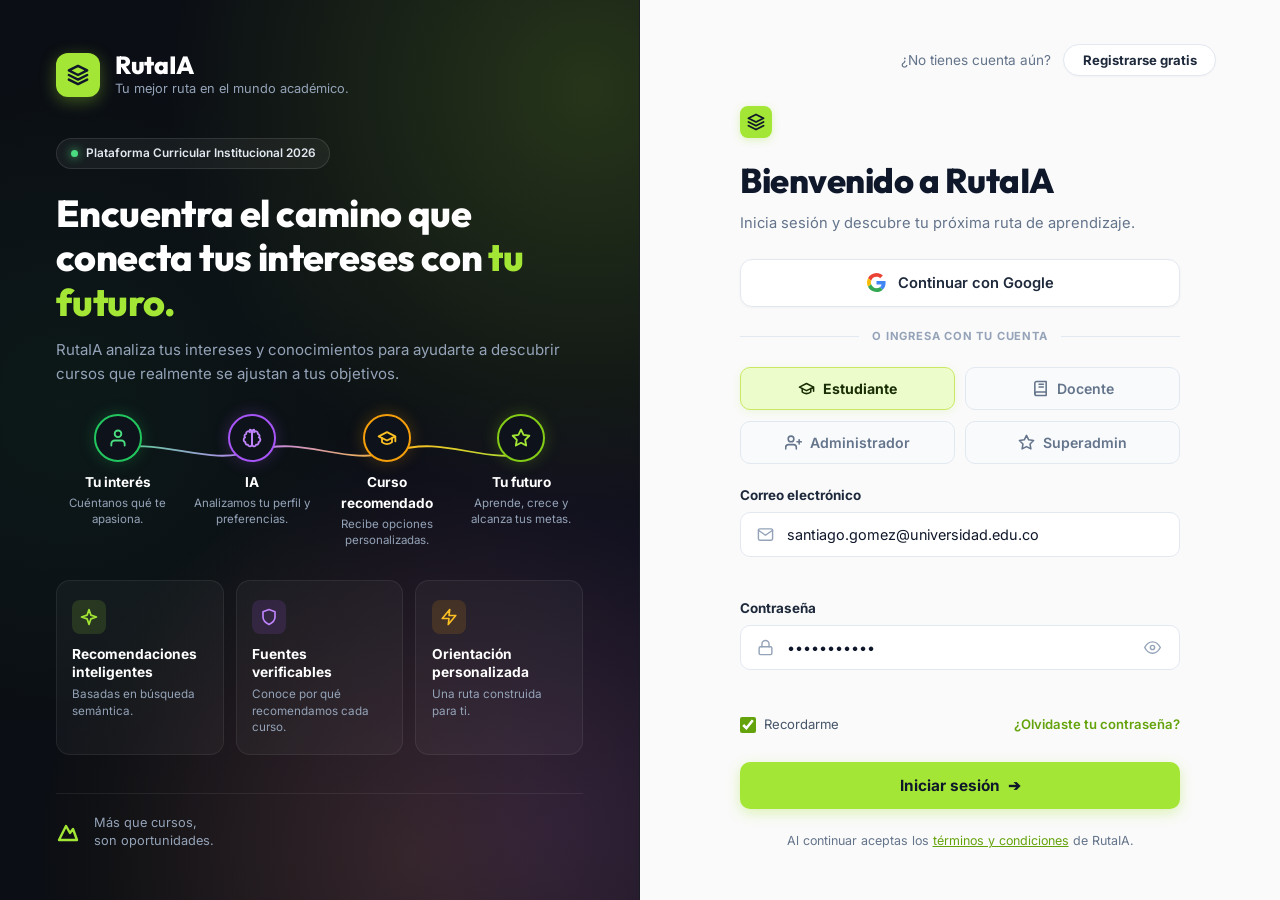
==== commit d11f7ea0: "feat(admin): restringir visibilidad en panel de usuarios para mostrar solo docentes y estudiantes al" ====
--- a/frontend/index.html
+++ b/frontend/index.html
@@ -65,21 +65,13 @@
   
   <!-- Estilos del Sistema -->
   <link rel="stylesheet" href="css/variables.css?v=5.0">
-  <link rel="stylesheet" href="css/styles.css?v=7.0">
-
-  <!-- Enrutador y Control de Autenticación: si no hay sesión, ir a login.html -->
+  <link rel="stylesheet" href="css/styles.css?v=7.1">
+
+  <!-- Enrutador y Control de Autenticación: La sesión reside ÚNICAMENTE en Redis -->
   <script>
     try {
-      const u = localStorage.getItem('rutaia_user');
-      if (!u) {
-        window.location.replace('login.html');
-      } else {
-        const parsed = JSON.parse(u);
-        if (parsed && parsed.token) {
-          delete parsed.token;
-          localStorage.setItem('rutaia_user', JSON.stringify(parsed));
-        }
-      }
+      localStorage.removeItem('rutaia_user');
+      localStorage.removeItem('rutaia_active_student_id');
     } catch (e) {}
   </script>
 </head>
@@ -704,6 +696,15 @@
               </svg>
               <span>Configuración del Umbral RAG</span>
             </button>
+            <button type="button" class="admin-subtab" id="subtab-admin-users" data-admintab="users">
+              <svg width="17" height="17" viewBox="0 0 24 24" fill="none" stroke="currentColor" stroke-width="2" stroke-linecap="round" stroke-linejoin="round">
+                <path d="M17 21v-2a4 4 0 0 0-4-4H5a4 4 0 0 0-4 4v2"></path>
+                <circle cx="9" cy="7" r="4"></circle>
+                <path d="M23 21v-2a4 4 0 0 0-3-3.87"></path>
+                <path d="M16 3.13a4 4 0 0 1 0 7.75"></path>
+              </svg>
+              <span>Gestión de Usuarios y Roles</span>
+            </button>
           </div>
 
           <!-- ==========================================================
@@ -968,6 +969,107 @@
                   </button>
                 </div>
               </form>
+            </div>
+          </div>
+
+          <!-- ==========================================================
+               SUB-PANEL 4: GESTIÓN DE USUARIOS Y ROLES (SUPERADMIN & ADMIN)
+               ========================================================== -->
+          <div class="admin-pane" id="admin-pane-users" style="display: none;">
+            <div class="editorial-view-header admin-header-flex">
+              <div>
+                <div class="admin-badge-tag" id="admin-users-badge-tag">Control de Acceso</div>
+                <h2 class="view-title">Gestión de Usuarios, Roles y Credenciales</h2>
+                <p class="view-subtitle" id="admin-users-subtitle">
+                  Superadmin: permisos completos para crear Administradores, Docentes y Estudiantes, y configurar contraseñas. Administrador: puede crear Docentes y Estudiantes, y configurar contraseñas de usuarios.
+                </p>
+              </div>
+              <div class="admin-header-cta">
+                <button type="button" class="btn-primary-lime" id="btn-open-new-user">
+                  <svg width="18" height="18" viewBox="0 0 24 24" fill="none" stroke="currentColor" stroke-width="2.5" stroke-linecap="round" stroke-linejoin="round">
+                    <line x1="12" y1="5" x2="12" y2="19"></line>
+                    <line x1="5" y1="12" x2="19" y2="12"></line>
+                  </svg>
+                  <span>Nuevo Usuario</span>
+                </button>
+                <button type="button" class="btn-refresh-pill" id="btn-admin-refresh-users" title="Refrescar lista de usuarios">
+                  <svg width="15" height="15" viewBox="0 0 24 24" fill="none" stroke="currentColor" stroke-width="2.2" stroke-linecap="round" stroke-linejoin="round">
+                    <polyline points="23 4 23 10 17 10"></polyline>
+                    <polyline points="1 20 1 14 7 14"></polyline>
+                    <path d="M3.51 9a9 9 0 0 1 14.85-3.36L23 10M1 14l4.64 4.36A9 9 0 0 0 20.49 15"></path>
+                  </svg>
+                  <span>Actualizar</span>
+                </button>
+              </div>
+            </div>
+
+            <!-- Métricas de Usuarios por Rol -->
+            <div class="admin-summary-grid" style="grid-template-columns: repeat(auto-fit, minmax(180px, 1fr));">
+              <div class="admin-summary-card">
+                <span class="admin-card-label">Total Cuentas</span>
+                <span class="admin-card-number" id="users-count-total">0</span>
+                <span class="admin-card-note">Usuarios registrados</span>
+              </div>
+              <div class="admin-summary-card">
+                <span class="admin-card-label">Superadmins</span>
+                <span class="admin-card-number text-purple" id="users-count-superadmin">0</span>
+                <span class="admin-card-note">Control maestro</span>
+              </div>
+              <div class="admin-summary-card">
+                <span class="admin-card-label">Administradores</span>
+                <span class="admin-card-number text-blue" id="users-count-admin">0</span>
+                <span class="admin-card-note">Gestión curricular</span>
+              </div>
+              <div class="admin-summary-card">
+                <span class="admin-card-label">Docentes</span>
+                <span class="admin-card-number text-warning" id="users-count-docente">0</span>
+                <span class="admin-card-note">Cátedra y feedback</span>
+              </div>
+              <div class="admin-summary-card">
+                <span class="admin-card-label">Estudiantes</span>
+                <span class="admin-card-number text-success" id="users-count-estudiante">0</span>
+                <span class="admin-card-note">Alumnos activos</span>
+              </div>
+            </div>
+
+            <!-- Barra de Filtro de Usuarios -->
+            <div class="admin-toolbar">
+              <div class="admin-search-box">
+                <svg width="15" height="15" viewBox="0 0 24 24" fill="none" stroke="currentColor" stroke-width="2" stroke-linecap="round" stroke-linejoin="round">
+                  <circle cx="11" cy="11" r="8"></circle>
+                  <line x1="21" y1="21" x2="16.65" y2="16.65"></line>
+                </svg>
+                <input type="text" id="admin-user-filter" placeholder="Buscar por nombre, correo o rol..." />
+              </div>
+              <div class="admin-filter-status">
+                <select id="admin-user-role-filter">
+                  <option value="todos">Todos los roles</option>
+                  <option value="SUPERADMIN">Superadmin</option>
+                  <option value="ADMINISTRADOR">Administrador</option>
+                  <option value="DOCENTE">Docente</option>
+                  <option value="ESTUDIANTE">Estudiante</option>
+                </select>
+              </div>
+            </div>
+
+            <!-- Tabla de Usuarios del Sistema -->
+            <div class="admin-table-container">
+              <table class="admin-table">
+                <thead>
+                  <tr>
+                    <th style="width: 50px;">ID</th>
+                    <th>Nombre Completo</th>
+                    <th>Correo Electrónico</th>
+                    <th>Rol en el Sistema</th>
+                    <th>Área / Especialidad</th>
+                    <th>Fecha de Alta</th>
+                    <th style="text-align: right; width: 180px;">Acciones</th>
+                  </tr>
+                </thead>
+                <tbody id="admin-users-tbody">
+                  <!-- Render dinámico -->
+                </tbody>
+              </table>
             </div>
           </div>
 
@@ -1630,6 +1732,182 @@
     </div>
   </div>
 
+  <!-- ==========================================================
+       MODAL: CREAR NUEVO USUARIO (CONTROL DE ACCESO JERÁRQUICO)
+       ========================================================== -->
+  <div id="user-create-modal" class="modal-overlay" style="display:none;" role="dialog" aria-modal="true" aria-labelledby="user-modal-title">
+    <div class="modal-editorial-card modal-user-admin-card">
+      <div class="modal-header-with-icon">
+        <div class="modal-header-icon-box">
+          <div class="modal-icon-badge-user">
+            <svg width="22" height="22" viewBox="0 0 24 24" fill="none" stroke="currentColor" stroke-width="2.2" stroke-linecap="round" stroke-linejoin="round">
+              <path d="M16 21v-2a4 4 0 0 0-4-4H5a4 4 0 0 0-4 4v2"></path>
+              <circle cx="8.5" cy="7" r="4"></circle>
+              <line x1="20" y1="8" x2="20" y2="14"></line>
+              <line x1="23" y1="11" x2="17" y2="11"></line>
+            </svg>
+          </div>
+          <div>
+            <h3 class="modal-title" id="user-modal-title" style="margin: 0; font-size: 1.25rem;">Registrar Nuevo Usuario</h3>
+            <p class="modal-subtitle" id="user-modal-subtitle" style="margin: 0.2rem 0 0; font-size: 0.85rem;">
+              Completa los datos y asigna el rol institucional correspondiente:
+            </p>
+          </div>
+        </div>
+        <button type="button" class="modal-close-btn" id="btn-close-user-modal" aria-label="Cerrar modal">✕</button>
+      </div>
+
+      <form id="user-create-form" novalidate>
+        <div class="modal-field">
+          <label for="user-create-name">Nombre completo *</label>
+          <input type="text" id="user-create-name" required placeholder="Ej: Dr. Roberto Gómez Bolaños" autocomplete="name" />
+        </div>
+
+        <div class="modal-form-grid-2">
+          <div class="modal-field">
+            <label for="user-create-email">Correo institucional *</label>
+            <input type="email" id="user-create-email" required placeholder="usuario@universidad.edu.co" autocomplete="email" />
+          </div>
+
+          <div class="modal-field">
+            <label for="user-create-rol">Rol en la plataforma *</label>
+            <select id="user-create-rol" required>
+              <!-- Opciones pobladas dinámicamente según permisos -->
+            </select>
+          </div>
+        </div>
+
+        <div class="modal-field">
+          <label for="user-create-password">
+            <span>Contraseña inicial *</span>
+            <span class="label-optional">Mínimo 6 caracteres</span>
+          </label>
+          <div class="modal-input-pwd-box">
+            <input type="password" id="user-create-password" required minlength="6" placeholder="Ingresa una clave segura (ej: password123)" autocomplete="new-password" />
+            <button type="button" class="btn-toggle-pwd" data-target="user-create-password" title="Ver u ocultar contraseña">
+              <svg class="eye-icon" width="18" height="18" viewBox="0 0 24 24" fill="none" stroke="currentColor" stroke-width="2" stroke-linecap="round" stroke-linejoin="round">
+                <path d="M1 12s4-8 11-8 11 8 11 8-4 8-11 8-11-8-11-8z"></path>
+                <circle cx="12" cy="12" r="3"></circle>
+              </svg>
+            </button>
+          </div>
+        </div>
+
+        <div class="modal-form-grid-2">
+          <div class="modal-field">
+            <label for="user-create-area" id="label-user-create-area">Área de interés / Especialidad</label>
+            <input type="text" id="user-create-area" placeholder="Ej: Inteligencia Artificial, Web, Redes" />
+          </div>
+
+          <div class="modal-field">
+            <label for="user-create-nivel" id="label-user-create-nivel">Nivel / Cargo institucional</label>
+            <select id="user-create-nivel">
+              <option value="Principiante">Principiante (Estudiante)</option>
+              <option value="Intermedio">Intermedio (Estudiante)</option>
+              <option value="Avanzado">Avanzado (Estudiante)</option>
+              <option value="Docente Titular">Docente Titular</option>
+              <option value="Coordinador">Coordinador (Administrador)</option>
+            </select>
+          </div>
+        </div>
+
+        <div class="modal-field">
+          <label for="user-create-facultad" id="label-user-create-facultad">Facultad, Programa o Dependencia</label>
+          <input type="text" id="user-create-facultad" placeholder="Ej: Facultad de Ingeniería" value="Facultad de Ingeniería" />
+        </div>
+
+        <div class="modal-actions-row">
+          <button type="button" class="btn-cancel-modal" id="btn-cancel-user-modal">Cancelar</button>
+          <button type="submit" class="btn-primary-lime" id="btn-save-user">
+            <span>Crear Usuario</span>
+            <span class="btn-arrow">➔</span>
+          </button>
+        </div>
+      </form>
+    </div>
+  </div>
+
+  <!-- ==========================================================
+       MODAL: CONFIGURAR / CAMBIAR CONTRASEÑA DE USUARIO
+       ========================================================== -->
+  <div id="user-password-modal" class="modal-overlay" style="display:none;" role="dialog" aria-modal="true" aria-labelledby="pwd-modal-title">
+    <div class="modal-editorial-card modal-pwd-admin-card">
+      <div class="modal-header-with-icon">
+        <div class="modal-header-icon-box">
+          <div class="modal-icon-badge-pwd">
+            <svg width="22" height="22" viewBox="0 0 24 24" fill="none" stroke="currentColor" stroke-width="2.2" stroke-linecap="round" stroke-linejoin="round">
+              <rect x="3" y="11" width="18" height="11" rx="2" ry="2"></rect>
+              <path d="M7 11V7a5 5 0 0 1 10 0v4"></path>
+            </svg>
+          </div>
+          <div>
+            <h3 class="modal-title" id="pwd-modal-title" style="margin: 0; font-size: 1.25rem;">Configurar Contraseña</h3>
+            <p class="modal-subtitle" style="margin: 0.2rem 0 0; font-size: 0.85rem;">Restablece las credenciales del usuario seleccionado:</p>
+          </div>
+        </div>
+        <button type="button" class="modal-close-btn" id="btn-close-pwd-modal" aria-label="Cerrar modal">✕</button>
+      </div>
+
+      <!-- Tarjeta de usuario destino -->
+      <div class="pwd-target-card">
+        <div class="pwd-target-left">
+          <div class="pwd-target-avatar" id="pwd-modal-avatar">U</div>
+          <div class="pwd-target-meta">
+            <div class="pwd-target-name" id="pwd-modal-user-name">Nombre de Usuario</div>
+            <div class="pwd-target-email" id="pwd-modal-user-email">usuario@universidad.edu.co</div>
+          </div>
+        </div>
+        <div id="pwd-modal-user-role-wrap">
+          <span class="user-role-badge role-badge-admin" id="pwd-modal-user-role">Administrador</span>
+        </div>
+      </div>
+
+      <form id="user-password-form" novalidate>
+        <input type="hidden" id="pwd-modal-user-id" value="" />
+
+        <div class="modal-field">
+          <label for="pwd-input-new">
+            <span>Nueva contraseña *</span>
+            <span class="label-optional">Mínimo 6 caracteres</span>
+          </label>
+          <div class="modal-input-pwd-box">
+            <input type="password" id="pwd-input-new" required minlength="6" placeholder="Ingresa la nueva contraseña" autocomplete="new-password" />
+            <button type="button" class="btn-toggle-pwd" data-target="pwd-input-new" title="Ver u ocultar contraseña">
+              <svg class="eye-icon" width="18" height="18" viewBox="0 0 24 24" fill="none" stroke="currentColor" stroke-width="2" stroke-linecap="round" stroke-linejoin="round">
+                <path d="M1 12s4-8 11-8 11 8 11 8-4 8-11 8-11-8-11-8z"></path>
+                <circle cx="12" cy="12" r="3"></circle>
+              </svg>
+            </button>
+          </div>
+        </div>
+
+        <div class="modal-field">
+          <label for="pwd-input-confirm">Confirmar nueva contraseña *</label>
+          <div class="modal-input-pwd-box">
+            <input type="password" id="pwd-input-confirm" required minlength="6" placeholder="Repite la nueva contraseña" autocomplete="new-password" />
+            <button type="button" class="btn-toggle-pwd" data-target="pwd-input-confirm" title="Ver u ocultar contraseña">
+              <svg class="eye-icon" width="18" height="18" viewBox="0 0 24 24" fill="none" stroke="currentColor" stroke-width="2" stroke-linecap="round" stroke-linejoin="round">
+                <path d="M1 12s4-8 11-8 11 8 11 8-4 8-11 8-11-8-11-8z"></path>
+                <circle cx="12" cy="12" r="3"></circle>
+              </svg>
+            </button>
+          </div>
+          <div class="pwd-feedback-hint neutral" id="pwd-match-hint">
+            <span>Ingresa al menos 6 caracteres</span>
+          </div>
+        </div>
+
+        <div class="modal-actions-row">
+          <button type="button" class="btn-cancel-modal" id="btn-cancel-pwd-modal">Cancelar</button>
+          <button type="submit" class="btn-primary-lime" id="btn-save-pwd">
+            <span>Guardar Contraseña</span>
+            <span class="btn-arrow">➔</span>
+          </button>
+        </div>
+      </form>
+    </div>
+  </div>
+
   <!-- Modal Confirmación de Cierre de Sesión -->
   <div id="logout-confirm-modal" class="modal-overlay" style="display:none;" role="dialog" aria-modal="true" aria-labelledby="logout-modal-title">
     <div class="logout-modal-dialog">
@@ -1660,6 +1938,6 @@
   <div class="toast-container" id="toast-container"></div>
 
   <!-- Scripts Modulares -->
-  <script type="module" src="js/app.js?v=7.0"></script>
+  <script type="module" src="js/app.js?v=7.1"></script>
 </body>
 </html>
--- a/frontend/css/styles.css
+++ b/frontend/css/styles.css
@@ -2376,6 +2376,23 @@
   border: 1px solid #C7D2FE;
 }
 
+.role-badge-superadmin {
+  background: linear-gradient(135deg, #7C3AED 0%, #4F46E5 100%);
+  color: #FFFFFF;
+  border: 1px solid rgba(255, 255, 255, 0.3);
+  box-shadow: 0 2px 6px rgba(124, 58, 237, 0.35);
+  font-weight: 800;
+  letter-spacing: 0.5px;
+}
+
+.text-purple {
+  color: #7C3AED !important;
+}
+
+.text-blue {
+  color: #2563EB !important;
+}
+
 .btn-ver-inscritos {
   background: #F8FAFC;
   color: #1E293B;
@@ -5886,9 +5903,9 @@
    MODAL NÓMINA DE ESTUDIANTES - PANEL DOCENTE
    ========================================================== */
 .modal-docente-roster-card {
-  max-width: 860px !important;
-  width: 95% !important;
-  padding: 2.2rem !important;
+  max-width: 1060px !important;
+  width: 96% !important;
+  padding: 2.2rem 2.5rem !important;
   border-radius: 24px !important;
 }
 
@@ -5901,13 +5918,14 @@
 }
 
 .docente-roster-scroll {
-  max-height: 380px;
+  max-height: 420px;
   overflow-y: auto;
-  overflow-x: hidden;
+  overflow-x: auto;
 }
 
 .docente-roster-scroll::-webkit-scrollbar {
   width: 6px;
+  height: 6px;
 }
 .docente-roster-scroll::-webkit-scrollbar-track {
   background: #F8FAFC;
@@ -5924,13 +5942,13 @@
   width: 100%;
   border-collapse: collapse;
   text-align: left;
-  table-layout: fixed;
+  table-layout: auto;
 }
 
 .docente-roster-table th {
   background: #F8FAFC;
-  padding: 0.85rem 1.15rem;
-  font-size: 0.72rem;
+  padding: 0.95rem 1.3rem;
+  font-size: 0.74rem;
   font-weight: 800;
   color: #64748B;
   text-transform: uppercase;
@@ -5940,10 +5958,11 @@
 }
 
 .docente-roster-table td {
-  padding: 0.95rem 1.15rem;
+  padding: 1rem 1.3rem;
   border-bottom: 1px solid #F1F5F9;
   vertical-align: middle;
   font-size: 0.88rem;
+  white-space: nowrap;
 }
 
 .docente-roster-table tbody tr {
@@ -5962,25 +5981,20 @@
   display: flex;
   flex-direction: column;
   gap: 0.2rem;
-  overflow: hidden;
 }
 
 .docente-student-name {
   font-weight: 700;
   color: #0F172A;
-  font-size: 0.92rem;
+  font-size: 0.94rem;
   line-height: 1.3;
   white-space: nowrap;
-  overflow: hidden;
-  text-overflow: ellipsis;
 }
 
 .docente-student-interest {
-  font-size: 0.77rem;
+  font-size: 0.78rem;
   color: #64748B;
   white-space: nowrap;
-  overflow: hidden;
-  text-overflow: ellipsis;
 }
 
 .docente-student-interest strong {
@@ -5990,14 +6004,12 @@
 
 .docente-student-email {
   color: #475569;
-  font-size: 0.85rem;
+  font-size: 0.86rem;
   font-weight: 500;
   display: flex;
   align-items: center;
-  gap: 0.4rem;
+  gap: 0.45rem;
   white-space: nowrap;
-  overflow: hidden;
-  text-overflow: ellipsis;
 }
 
 .docente-student-email svg {
@@ -6007,7 +6019,7 @@
 
 .docente-date-badge {
   color: #64748B;
-  font-size: 0.82rem;
+  font-size: 0.84rem;
   font-weight: 600;
   white-space: nowrap;
 }
@@ -6044,4 +6056,260 @@
   }
 }
 
-
+/* ==========================================================================
+   17. Modales de Gestión de Usuarios y Cambio de Contraseñas (Superadmin / Admin)
+   ========================================================================== */
+.modal-user-admin-card {
+  max-width: 620px;
+  width: 95%;
+  max-height: 90vh;
+  overflow-y: auto;
+  background: #FFFFFF;
+  border-radius: 24px;
+  padding: 2.2rem 2.4rem;
+  box-shadow: 0 24px 56px rgba(0, 0, 0, 0.2);
+  border: 1px solid rgba(226, 220, 208, 0.7);
+  animation: modalPop 0.25s cubic-bezier(0.16, 1, 0.3, 1);
+}
+
+.modal-pwd-admin-card {
+  max-width: 520px;
+  width: 95%;
+  background: #FFFFFF;
+  border-radius: 24px;
+  padding: 2.2rem 2.4rem;
+  box-shadow: 0 24px 56px rgba(0, 0, 0, 0.2);
+  border: 1px solid rgba(226, 220, 208, 0.7);
+  animation: modalPop 0.25s cubic-bezier(0.16, 1, 0.3, 1);
+}
+
+.modal-header-with-icon {
+  display: flex;
+  align-items: flex-start;
+  justify-content: space-between;
+  gap: 1rem;
+  margin-bottom: 1.25rem;
+  padding-bottom: 1rem;
+  border-bottom: 1px solid #F1F5F9;
+}
+
+.modal-header-icon-box {
+  display: flex;
+  align-items: center;
+  gap: 0.85rem;
+}
+
+.modal-icon-badge-user {
+  width: 44px;
+  height: 44px;
+  border-radius: 14px;
+  background: #F5F3FF;
+  color: #7C3AED;
+  display: flex;
+  align-items: center;
+  justify-content: center;
+  flex-shrink: 0;
+}
+
+.modal-icon-badge-pwd {
+  width: 44px;
+  height: 44px;
+  border-radius: 14px;
+  background: #FEF3C7;
+  color: #D97706;
+  display: flex;
+  align-items: center;
+  justify-content: center;
+  flex-shrink: 0;
+}
+
+.modal-form-grid-2 {
+  display: grid;
+  grid-template-columns: 1fr 1fr;
+  gap: 1.15rem;
+}
+
+@media (max-width: 620px) {
+  .modal-form-grid-2 {
+    grid-template-columns: 1fr;
+    gap: 0.85rem;
+  }
+  .modal-user-admin-card, .modal-pwd-admin-card {
+    padding: 1.5rem !important;
+  }
+}
+
+.modal-field {
+  display: flex;
+  flex-direction: column;
+  gap: 0.45rem;
+  margin-bottom: 1.1rem;
+}
+
+.modal-field label {
+  font-size: 0.86rem;
+  font-weight: 700;
+  color: #1E293B;
+  display: flex;
+  align-items: center;
+  justify-content: space-between;
+}
+
+.modal-field label .label-optional {
+  font-size: 0.76rem;
+  font-weight: 500;
+  color: #94A3B8;
+}
+
+.modal-field input,
+.modal-field select,
+.modal-field textarea {
+  background: #FAF8F2;
+  border: 1.5px solid rgba(226, 220, 208, 0.9);
+  border-radius: 12px;
+  padding: 0.75rem 1rem;
+  outline: none;
+  font-size: 0.92rem;
+  color: #121316;
+  font-family: inherit;
+  transition: all 0.2s ease;
+  width: 100%;
+  box-sizing: border-box;
+}
+
+.modal-field input:focus,
+.modal-field select:focus,
+.modal-field textarea:focus {
+  border-color: #121316;
+  background: #FFFFFF;
+  box-shadow: 0 0 0 3px rgba(215, 243, 56, 0.45);
+}
+
+.modal-field select {
+  cursor: pointer;
+}
+
+.modal-input-pwd-box {
+  position: relative;
+  display: flex;
+  align-items: center;
+  width: 100%;
+}
+
+.modal-input-pwd-box input {
+  padding-right: 2.75rem !important;
+}
+
+.modal-input-pwd-box .btn-toggle-pwd {
+  position: absolute;
+  right: 0.65rem;
+  top: 50%;
+  transform: translateY(-50%);
+  background: transparent;
+  border: none;
+  color: #94A3B8;
+  cursor: pointer;
+  display: flex;
+  align-items: center;
+  justify-content: center;
+  padding: 0.35rem;
+  border-radius: 8px;
+  transition: all 0.15s ease;
+}
+
+.modal-input-pwd-box .btn-toggle-pwd:hover {
+  color: #121316;
+  background: #E2E8F0;
+}
+
+.modal-input-pwd-box .btn-toggle-pwd.active {
+  color: #7C3AED;
+}
+
+/* Tarjeta informativa de usuario para modal de contraseñas */
+.pwd-target-card {
+  display: flex;
+  align-items: center;
+  justify-content: space-between;
+  gap: 1rem;
+  background: #F8FAFC;
+  border: 1px solid #E2E8F0;
+  border-radius: 16px;
+  padding: 0.95rem 1.15rem;
+  margin-bottom: 1.35rem;
+}
+
+.pwd-target-left {
+  display: flex;
+  align-items: center;
+  gap: 0.85rem;
+  min-width: 0;
+}
+
+.pwd-target-avatar {
+  width: 42px;
+  height: 42px;
+  border-radius: 12px;
+  background: #0F172A;
+  color: #FFFFFF;
+  font-weight: 800;
+  font-size: 1rem;
+  display: flex;
+  align-items: center;
+  justify-content: center;
+  flex-shrink: 0;
+  box-shadow: 0 4px 10px rgba(0, 0, 0, 0.1);
+}
+
+.pwd-target-meta {
+  min-width: 0;
+}
+
+.pwd-target-name {
+  font-weight: 800;
+  font-size: 0.96rem;
+  color: #0F172A;
+  white-space: nowrap;
+  overflow: hidden;
+  text-overflow: ellipsis;
+}
+
+.pwd-target-email {
+  font-size: 0.82rem;
+  color: #64748B;
+  font-family: var(--font-mono, monospace);
+  white-space: nowrap;
+  overflow: hidden;
+  text-overflow: ellipsis;
+}
+
+/* Indicador de coincidencia de contraseña */
+.pwd-feedback-hint {
+  font-size: 0.82rem;
+  margin-top: 0.4rem;
+  display: flex;
+  align-items: center;
+  gap: 0.4rem;
+  transition: all 0.2s ease;
+}
+
+.pwd-feedback-hint.neutral {
+  color: #64748B;
+}
+
+.pwd-feedback-hint.valid {
+  color: #16A34A;
+  font-weight: 600;
+}
+
+.pwd-feedback-hint.invalid {
+  color: #DC2626;
+  font-weight: 600;
+}
+
+.pwd-feedback-hint svg {
+  flex-shrink: 0;
+}
+
+
+
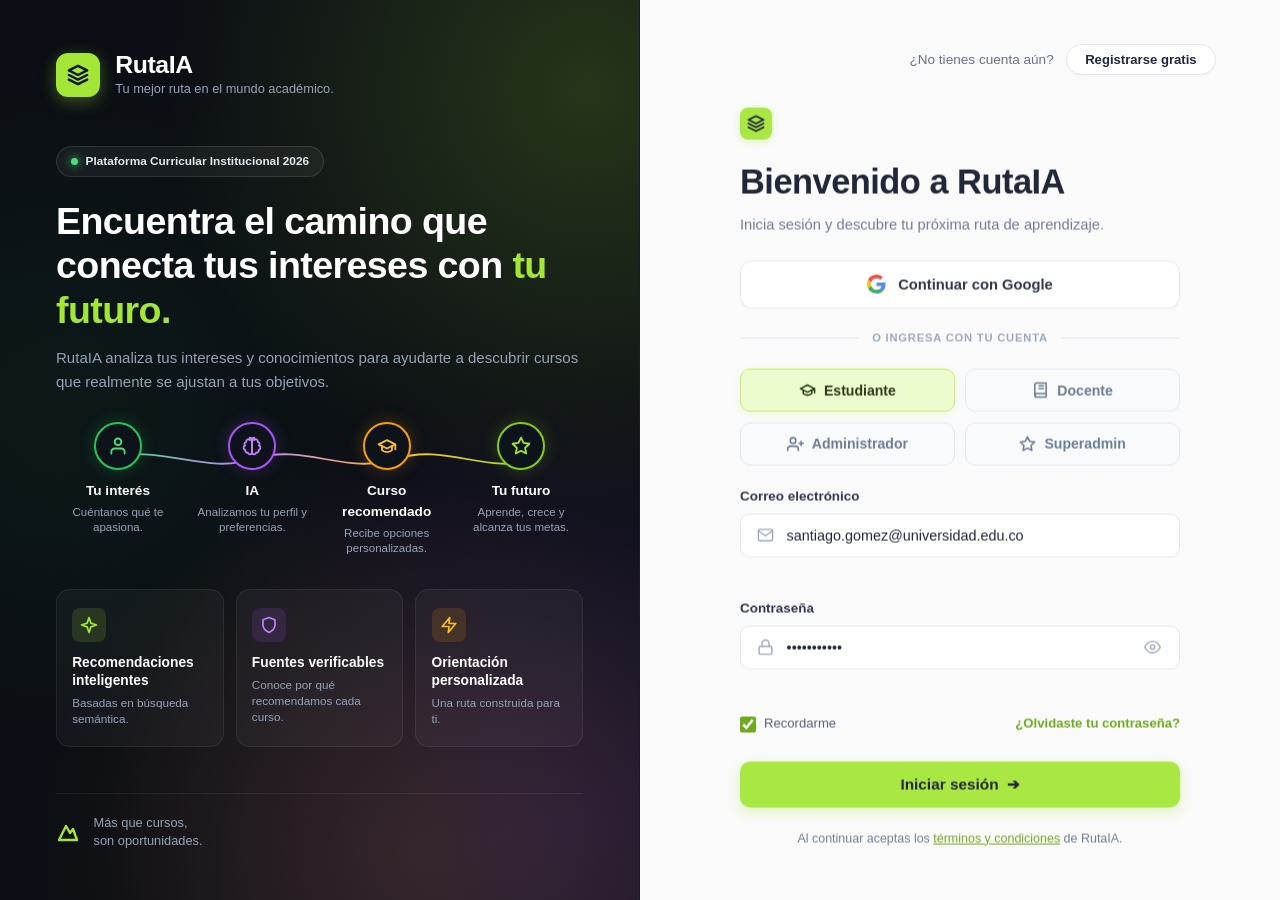
==== commit c63adc7f: "fix: apuntar endpoints de auth y swagger al backend de Render en produccion" ====
--- a/frontend/index.html
+++ b/frontend/index.html
@@ -65,7 +65,7 @@
   
   <!-- Estilos del Sistema -->
   <link rel="stylesheet" href="css/variables.css?v=5.0">
-  <link rel="stylesheet" href="css/styles.css?v=7.1">
+  <link rel="stylesheet" href="css/styles.css?v=7.4">
 
   <!-- Enrutador y Control de Autenticación: La sesión reside ÚNICAMENTE en Redis -->
   <script>
@@ -336,16 +336,18 @@
               <!-- Hilo de Conversación (Centrado, max-width: 860px) -->
               <div class="chat-thread-container" id="chat-thread-container"></div>
 
-              <!-- Indicador de Carga Animado -->
-              <div class="chat-loading-indicator" id="loading-box" style="display: none;">
-                <div class="chat-loading-avatar">
-                  <svg width="20" height="20" viewBox="0 0 24 24" fill="none" stroke="#D9774E" stroke-width="2"><circle cx="12" cy="12" r="9"></circle><path d="M12 7v5l3 3"></path></svg>
-                </div>
-                <div class="chat-loading-dots">
-                  <span></span><span></span><span></span>
-                </div>
-                <span class="chat-loading-text" id="loading-title">RutaIA está pensando...</span>
-                <span style="display:none;" id="loading-desc"></span>
+              <!-- Indicador de Carga Animado (Alineado con el ancho del chat e input bar) -->
+              <div class="chat-loading-wrapper" id="loading-box" style="display: none;">
+                <div class="chat-loading-indicator">
+                  <div class="chat-loading-avatar">
+                    <svg width="20" height="20" viewBox="0 0 24 24" fill="none" stroke="#D9774E" stroke-width="2"><circle cx="12" cy="12" r="9"></circle><path d="M12 7v5l3 3"></path></svg>
+                  </div>
+                  <div class="chat-loading-dots">
+                    <span></span><span></span><span></span>
+                  </div>
+                  <span class="chat-loading-text" id="loading-title">RutaIA está pensando...</span>
+                  <span style="display:none;" id="loading-desc"></span>
+                </div>
               </div>
 
               <!-- Tarjeta de Resultados RAG (Para detalle del historial) -->
@@ -725,7 +727,7 @@
                   </svg>
                   <span>Nuevo Curso</span>
                 </button>
-                <a href="http://localhost:8080/swagger-ui/index.html" target="_blank" rel="noopener noreferrer" class="btn-swagger-link" title="Abrir documentación Swagger OpenAPI">
+                <a href="https://proyecto-ia2-santiago-tomas.onrender.com/swagger-ui/index.html" target="_blank" rel="noopener noreferrer" class="btn-swagger-link" title="Abrir documentación Swagger OpenAPI">
                   <svg width="16" height="16" viewBox="0 0 24 24" fill="none" stroke="currentColor" stroke-width="2" stroke-linecap="round" stroke-linejoin="round">
                     <path d="M18 13v6a2 2 0 0 1-2 2H5a2 2 0 0 1-2-2V8a2 2 0 0 1 2-2h6"></path>
                     <polyline points="15 3 21 3 21 9"></polyline>
@@ -781,6 +783,7 @@
                     <th style="width: 50px;">ID</th>
                     <th>Curso y Prerrequisitos</th>
                     <th>Categoría</th>
+                    <th>Docente / Cátedra</th>
                     <th>Nivel</th>
                     <th>Horas</th>
                     <th>Estado</th>
@@ -1674,50 +1677,91 @@
   <!-- ==========================================================
        MODAL DE GESTIÓN DE CURSO (CREAR / EDITAR - ADMINISTRADOR)
        ========================================================== -->
-  <div class="modal-overlay" id="course-modal" style="display: none;">
+  <div class="modal-overlay" id="course-modal" style="display: none;" role="dialog" aria-modal="true" aria-labelledby="course-modal-title">
     <div class="modal-editorial-card modal-course-admin-card">
-      <div class="modal-header">
-        <h3 class="modal-title" id="course-modal-title">Registrar Nuevo Curso</h3>
-        <button class="modal-close-btn" id="close-course-modal">✕</button>
+      <div class="modal-header-with-icon">
+        <div class="modal-header-icon-box">
+          <div class="modal-icon-badge-course">
+            <svg width="22" height="22" viewBox="0 0 24 24" fill="none" stroke="currentColor" stroke-width="2.2" stroke-linecap="round" stroke-linejoin="round">
+              <path d="M4 19.5A2.5 2.5 0 0 1 6.5 17H20"></path>
+              <path d="M6.5 2H20v20H6.5A2.5 2.5 0 0 1 4 19.5v-15A2.5 2.5 0 0 1 6.5 2z"></path>
+            </svg>
+          </div>
+          <div>
+            <h3 class="modal-title" id="course-modal-title" style="margin: 0; font-size: 1.25rem;">Registrar Nuevo Curso</h3>
+            <p class="modal-subtitle" id="course-modal-subtitle" style="margin: 0.2rem 0 0; font-size: 0.85rem;">
+              Completa los datos curriculares institucionales del curso:
+            </p>
+          </div>
+        </div>
+        <button type="button" class="modal-close-btn" id="close-course-modal" aria-label="Cerrar modal">✕</button>
       </div>
-      <p class="modal-subtitle" id="course-modal-subtitle">Completa los datos curriculares institucionales del curso:</p>
-
-      <form id="course-admin-form">
+
+      <form id="course-admin-form" novalidate>
         <input type="hidden" id="course-form-id" value="" />
 
-        <div class="form-field">
-          <label for="course-form-nombre">Nombre del curso *</label>
-          <input type="text" id="course-form-nombre" required placeholder="Ej: Introducción a Machine Learning con Python" />
-        </div>
-
-        <div class="form-field">
-          <label for="course-form-descripcion">Descripción detallada del contenido *</label>
-          <textarea id="course-form-descripcion" rows="3" required placeholder="Describe las competencias, temario y enfoque pedagógico del curso..."></textarea>
-        </div>
-
-        <div class="form-grid-3">
-          <div class="form-field">
-            <label for="course-form-categoria">Categoría *</label>
+        <div class="modal-field">
+          <label for="course-form-nombre">
+            <span>Nombre del curso *</span>
+            <span class="label-optional">Título oficial del catálogo</span>
+          </label>
+          <input type="text" id="course-form-nombre" required placeholder="Ej: Introducción a Machine Learning con Python" autocomplete="off" />
+        </div>
+
+        <div class="modal-field">
+          <label for="course-form-descripcion">
+            <span>Descripción detallada del contenido *</span>
+            <span class="label-optional">Temario, competencias y enfoque</span>
+          </label>
+          <textarea id="course-form-descripcion" rows="4" required placeholder="Describe las competencias, temario y enfoque pedagógico del curso..."></textarea>
+        </div>
+
+        <div class="modal-field" id="course-form-docente-group">
+          <label for="course-form-docente">
+            <span>Docente / Cátedra Asignada</span>
+            <span class="label-optional">Asocia el curso al profesor responsable de la especialidad</span>
+          </label>
+          <div class="modal-select-wrapper">
+            <select id="course-form-docente">
+              <option value="">-- Seleccionar Docente / Cátedra --</option>
+            </select>
+          </div>
+        </div>
+
+        <div class="course-form-grid-3">
+          <div class="modal-field">
+            <label for="course-form-categoria">
+              <span>Categoría *</span>
+            </label>
             <input type="text" id="course-form-categoria" required placeholder="Ej: Inteligencia Artificial" />
           </div>
 
-          <div class="form-field">
-            <label for="course-form-nivel">Nivel *</label>
-            <select id="course-form-nivel" required>
-              <option value="Principiante">Principiante</option>
-              <option value="Intermedio">Intermedio</option>
-              <option value="Avanzado">Avanzado</option>
-            </select>
-          </div>
-
-          <div class="form-field">
-            <label for="course-form-duracion">Duración (horas) *</label>
+          <div class="modal-field">
+            <label for="course-form-nivel">
+              <span>Nivel *</span>
+            </label>
+            <div class="modal-select-wrapper">
+              <select id="course-form-nivel" required>
+                <option value="Principiante">Principiante</option>
+                <option value="Intermedio">Intermedio</option>
+                <option value="Avanzado">Avanzado</option>
+              </select>
+            </div>
+          </div>
+
+          <div class="modal-field">
+            <label for="course-form-duracion">
+              <span>Duración (horas) *</span>
+            </label>
             <input type="number" id="course-form-duracion" required min="1" max="500" value="40" />
           </div>
         </div>
 
-        <div class="form-field">
-          <label for="course-form-prerrequisitos">Prerrequisitos recomendados</label>
+        <div class="modal-field">
+          <label for="course-form-prerrequisitos">
+            <span>Prerrequisitos recomendados</span>
+            <span class="label-optional">Opcional</span>
+          </label>
           <input type="text" id="course-form-prerrequisitos" placeholder="Ej: Fundamentos de programación o Matemáticas básicas" />
         </div>
 
@@ -1905,6 +1949,54 @@
           </button>
         </div>
       </form>
+    </div>
+  </div>
+
+  <!-- ==========================================================
+       MODAL: CONSULTAR CURSOS ASIGNADOS AL DOCENTE (ADMIN / SUPERADMIN)
+       ========================================================== -->
+  <div id="modal-docente-assigned-courses" class="modal-overlay" style="display:none;" role="dialog" aria-modal="true" aria-labelledby="docente-courses-modal-title">
+    <div class="modal-editorial-card" style="max-width: 680px; width: 92%;">
+      <div class="modal-header-with-icon">
+        <div class="modal-header-icon-box">
+          <div class="modal-icon-badge-course" style="background: rgba(79, 70, 229, 0.12); color: #4F46E5;">
+            <svg width="22" height="22" viewBox="0 0 24 24" fill="none" stroke="currentColor" stroke-width="2.2" stroke-linecap="round" stroke-linejoin="round">
+              <path d="M4 19.5A2.5 2.5 0 0 1 6.5 17H20"></path>
+              <path d="M6.5 2H20v20H6.5A2.5 2.5 0 0 1 4 19.5v-15A2.5 2.5 0 0 1 6.5 2z"></path>
+            </svg>
+          </div>
+          <div>
+            <h3 class="modal-title" id="docente-courses-modal-title" style="margin: 0; font-size: 1.25rem;">Cursos Asignados al Docente</h3>
+            <p class="modal-subtitle" id="docente-courses-modal-subtitle" style="margin: 0.2rem 0 0; font-size: 0.85rem;">
+              Asignaturas curriculares bajo la cátedra y área de especialidad del profesor:
+            </p>
+          </div>
+        </div>
+        <button type="button" class="modal-close-btn" id="btn-close-docente-courses-modal" aria-label="Cerrar modal">✕</button>
+      </div>
+
+      <!-- Tarjeta del docente -->
+      <div class="pwd-target-card" style="margin-bottom: 1.2rem;">
+        <div class="pwd-target-left">
+          <div class="pwd-target-avatar" id="docente-modal-avatar" style="background: #4F46E5; color: #FFFFFF;">D</div>
+          <div class="pwd-target-meta">
+            <div class="pwd-target-name" id="docente-modal-name">Docente</div>
+            <div class="pwd-target-email" id="docente-modal-email">docente@universidad.edu.co</div>
+          </div>
+        </div>
+        <div>
+          <span class="user-role-badge role-badge-docente" id="docente-modal-specialty">Cátedra</span>
+        </div>
+      </div>
+
+      <!-- Lista de cursos asignados -->
+      <div id="docente-assigned-courses-list" style="max-height: 380px; overflow-y: auto; display: flex; flex-direction: column; gap: 0.75rem; padding-right: 0.25rem;">
+        <!-- Elementos generados dinámicamente -->
+      </div>
+
+      <div class="modal-actions-row" style="margin-top: 1.25rem; justify-content: flex-end;">
+        <button type="button" class="btn-cancel-modal" id="btn-close-docente-courses-modal-bottom">Cerrar</button>
+      </div>
     </div>
   </div>
 
@@ -1938,6 +2030,6 @@
   <div class="toast-container" id="toast-container"></div>
 
   <!-- Scripts Modulares -->
-  <script type="module" src="js/app.js?v=7.1"></script>
+  <script type="module" src="js/app.js?v=7.4"></script>
 </body>
 </html>
--- a/frontend/css/styles.css
+++ b/frontend/css/styles.css
@@ -2019,7 +2019,7 @@
   color: #121316;
 }
 
-.form-field input, .form-field select {
+.form-field input, .form-field select, .form-field textarea {
   background: #FAF8F2;
   border: 1px solid rgba(226, 220, 208, 0.9);
   border-radius: 12px;
@@ -2027,10 +2027,11 @@
   outline: none;
   font-size: 0.92rem;
   color: #121316;
+  font-family: inherit;
   transition: all 0.2s ease;
 }
 
-.form-field input:focus, .form-field select:focus {
+.form-field input:focus, .form-field select:focus, .form-field textarea:focus {
   border-color: #121316;
   background: #FFFFFF;
   box-shadow: 0 0 0 3px rgba(215, 243, 56, 0.4);
@@ -3362,9 +3363,89 @@
   justify-content: center;
 }
 
-/* 14. Modal de Curso Administrativo */
+/* 14. Modal de Curso Administrativo (Diseño Editorial Moderno) */
 .modal-course-admin-card {
-  max-width: 640px;
+  max-width: 680px;
+  width: 94%;
+  padding: 2.2rem 2.4rem;
+  border-radius: 22px;
+  border: 1px solid rgba(226, 220, 208, 0.75);
+  box-shadow: 0 24px 56px rgba(0, 0, 0, 0.22);
+}
+
+.modal-icon-badge-course {
+  width: 44px;
+  height: 44px;
+  border-radius: 14px;
+  background: #ECFCCB;
+  color: #4D7C0F;
+  border: 1.5px solid rgba(132, 204, 22, 0.35);
+  display: flex;
+  align-items: center;
+  justify-content: center;
+  flex-shrink: 0;
+}
+
+.course-form-grid-3 {
+  display: grid;
+  grid-template-columns: 2fr 1.35fr 1fr;
+  gap: 1rem;
+}
+
+@media (max-width: 640px) {
+  .course-form-grid-3 {
+    grid-template-columns: 1fr;
+    gap: 0.5rem;
+  }
+  .modal-course-admin-card {
+    padding: 1.5rem !important;
+  }
+}
+
+.modal-course-admin-card textarea {
+  min-height: 115px;
+  line-height: 1.55;
+  font-family: inherit;
+  font-size: 0.91rem;
+  padding: 0.85rem 1rem;
+  resize: vertical;
+  color: #121316;
+  scrollbar-width: thin;
+  scrollbar-color: rgba(24, 25, 30, 0.2) transparent;
+}
+
+.modal-course-admin-card textarea::-webkit-scrollbar {
+  width: 6px;
+}
+
+.modal-course-admin-card textarea::-webkit-scrollbar-track {
+  background: transparent;
+}
+
+.modal-course-admin-card textarea::-webkit-scrollbar-thumb {
+  background: rgba(24, 25, 30, 0.2);
+  border-radius: 4px;
+}
+
+.modal-course-admin-card textarea::-webkit-scrollbar-thumb:hover {
+  background: rgba(24, 25, 30, 0.35);
+}
+
+.modal-select-wrapper {
+  position: relative;
+  width: 100%;
+}
+
+.modal-select-wrapper select {
+  appearance: none;
+  -webkit-appearance: none;
+  -moz-appearance: none;
+  padding-right: 2.25rem !important;
+  background-image: url("data:image/svg+xml,%3Csvg xmlns='http://www.w3.org/2000/svg' width='16' height='16' viewBox='0 0 24 24' fill='none' stroke='%234B5563' stroke-width='2.2' stroke-linecap='round' stroke-linejoin='round'%3E%3Cpolyline points='6 9 12 15 18 9'%3E%3C/polyline%3E%3C/svg%3E");
+  background-repeat: no-repeat;
+  background-position: right 0.85rem center;
+  background-size: 14px 14px;
+  cursor: pointer;
 }
 
 .modal-actions-row {
@@ -3377,8 +3458,8 @@
 .btn-cancel-modal {
   background: #F3F4F6;
   color: #4B5563;
-  border: none;
-  padding: 0.75rem 1.25rem;
+  border: 1.5px solid rgba(226, 220, 208, 0.8);
+  padding: 0.75rem 1.4rem;
   border-radius: 12px;
   font-weight: 700;
   font-size: 0.88rem;
@@ -3389,6 +3470,7 @@
 .btn-cancel-modal:hover {
   background: #E5E7EB;
   color: #111827;
+  border-color: #18191E;
 }
 
 /* ==========================================================================
@@ -4931,6 +5013,17 @@
   color: #18191E;
   line-height: 1.5;
   min-height: 52px;
+  max-height: 220px;
+  box-sizing: border-box;
+  overflow-y: hidden;
+  scrollbar-width: none;
+  -ms-overflow-style: none;
+}
+
+.claude-textarea::-webkit-scrollbar {
+  display: none;
+  width: 0;
+  height: 0;
 }
 
 .claude-textarea::placeholder {
@@ -5229,12 +5322,19 @@
   font-family: inherit;
   color: #18191E;
   line-height: 1.45;
-  max-height: 120px;
+  min-height: 24px;
+  max-height: 200px;
   padding: 0.35rem 0;
-}
-
-.claude-bottom-textarea::placeholder {
-  color: #94A3B8;
+  box-sizing: border-box;
+  overflow-y: hidden;
+  scrollbar-width: none;
+  -ms-overflow-style: none;
+}
+
+.claude-bottom-textarea::-webkit-scrollbar {
+  display: none;
+  width: 0;
+  height: 0;
 }
 
 .claude-disclaimer {
@@ -5270,7 +5370,18 @@
   transform: translateX(-50%) translateY(-2px);
 }
 
-/* Indicador de Carga dentro del Chat */
+/* Indicador de Carga dentro del Chat - Alineado con la ventana de conversación */
+.claude-chat-container .chat-loading-wrapper {
+  max-width: 860px;
+  width: 100%;
+  margin: 0 auto 1.5rem auto;
+  padding: 0 1.25rem;
+  box-sizing: border-box;
+  display: flex;
+  justify-content: flex-start;
+  animation: fadeIn 0.2s ease-in-out;
+}
+
 .claude-chat-container .chat-loading-indicator {
   display: inline-flex;
   align-items: center;
@@ -5280,8 +5391,7 @@
   border: 1px solid #E2E8F0;
   border-radius: 16px 16px 16px 4px;
   width: fit-content;
-  margin-left: 0.25rem;
-  animation: fadeIn 0.2s ease-in-out;
+  box-shadow: 0 2px 8px rgba(0, 0, 0, 0.04);
 }
 
 .claude-chat-container .chat-loading-dots span {
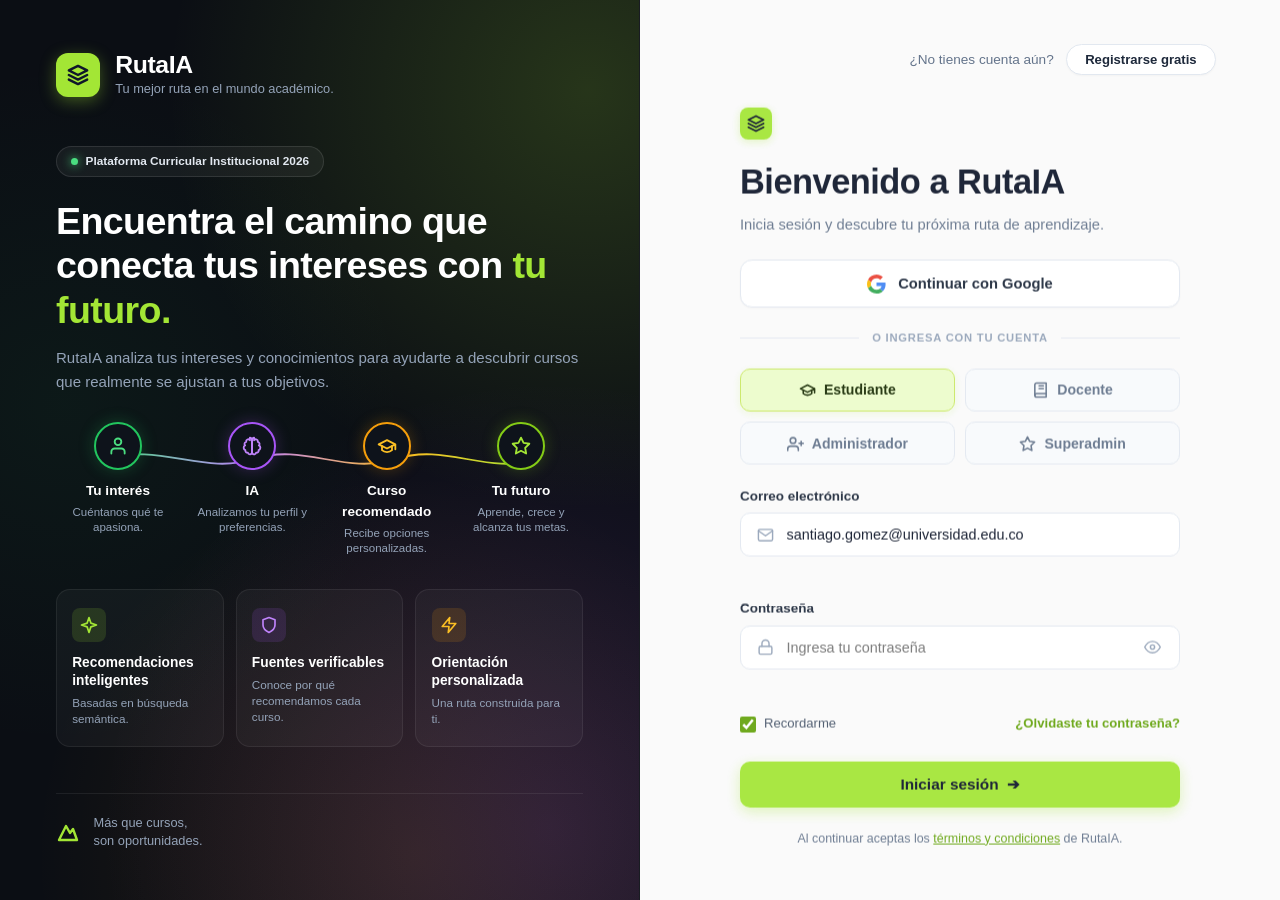
==== commit df45064c: "feat(frontend): gestionar usuarios (editar, activar/desactivar, estado), limite de 10 turnos y mejor" ====
--- a/frontend/index.html
+++ b/frontend/index.html
@@ -65,7 +65,7 @@
   
   <!-- Estilos del Sistema -->
   <link rel="stylesheet" href="css/variables.css?v=5.0">
-  <link rel="stylesheet" href="css/styles.css?v=7.4">
+  <link rel="stylesheet" href="css/styles.css?v=7.7">
 
   <!-- Enrutador y Control de Autenticación: La sesión reside ÚNICAMENTE en Redis -->
   <script>
@@ -264,7 +264,7 @@
             <!-- Barra Superior de Sesión (Limpia y Discreta) -->
             <div class="chat-session-bar" id="chat-session-bar">
               <div class="session-progress-info">
-                <span class="session-badge" id="session-badge">Sesión: <strong id="session-turn-count">0</strong> / 5 consultas</span>
+                <span class="session-badge" id="session-badge">Sesión: <strong id="session-turn-count">0</strong> / 10 consultas</span>
                 <span class="session-hint" id="session-hint">Conversación activa: puedes hacer preguntas de seguimiento.</span>
               </div>
               <button type="button" class="btn-clean-session" id="btn-reset-chat" title="Comenzar nueva conversación desde cero">
@@ -426,7 +426,7 @@
                 <!-- Banner de Límite Alcanzado -->
                 <div class="session-limit-banner" id="session-limit-banner" style="display: none;">
                   <div class="limit-content">
-                    <span>🎓 Has completado las 5 consultas de esta sesión.</span>
+                    <span>🎓 Has completado las 10 consultas de esta sesión.</span>
                   </div>
                   <button type="button" class="btn-primary-lime btn-sm" id="btn-new-chat-from-limit">
                     Nueva conversación
@@ -782,8 +782,8 @@
                   <tr>
                     <th style="width: 50px;">ID</th>
                     <th>Curso y Prerrequisitos</th>
-                    <th>Categoría</th>
-                    <th>Docente / Cátedra</th>
+                    <th>Cátedra / Categoría</th>
+                    <th>Docente Asignado</th>
                     <th>Nivel</th>
                     <th>Horas</th>
                     <th>Estado</th>
@@ -1065,8 +1065,9 @@
                     <th>Correo Electrónico</th>
                     <th>Rol en el Sistema</th>
                     <th>Área / Especialidad</th>
+                    <th>Estado</th>
                     <th>Fecha de Alta</th>
-                    <th style="text-align: right; width: 180px;">Acciones</th>
+                    <th style="text-align: right; width: 260px;">Acciones</th>
                   </tr>
                 </thead>
                 <tbody id="admin-users-tbody">
@@ -1718,12 +1719,12 @@
 
         <div class="modal-field" id="course-form-docente-group">
           <label for="course-form-docente">
-            <span>Docente / Cátedra Asignada</span>
-            <span class="label-optional">Asocia el curso al profesor responsable de la especialidad</span>
+            <span>Docente Asignado</span>
+            <span class="label-optional">Profesor titular responsable de la cátedra académica</span>
           </label>
           <div class="modal-select-wrapper">
             <select id="course-form-docente">
-              <option value="">-- Seleccionar Docente / Cátedra --</option>
+              <option value="">-- Seleccionar Docente Asignado --</option>
             </select>
           </div>
         </div>
@@ -1731,9 +1732,9 @@
         <div class="course-form-grid-3">
           <div class="modal-field">
             <label for="course-form-categoria">
-              <span>Categoría *</span>
+              <span>Cátedra / Categoría *</span>
             </label>
-            <input type="text" id="course-form-categoria" required placeholder="Ej: Inteligencia Artificial" />
+            <input type="text" id="course-form-categoria" required placeholder="Ej: Programación o Inteligencia Artificial" />
           </div>
 
           <div class="modal-field">
@@ -1872,6 +1873,83 @@
   </div>
 
   <!-- ==========================================================
+       MODAL: EDITAR DATOS DE USUARIO (ADMIN & SUPERADMIN)
+       ========================================================== -->
+  <div id="user-edit-modal" class="modal-overlay" style="display:none;" role="dialog" aria-modal="true" aria-labelledby="user-edit-modal-title">
+    <div class="modal-editorial-card modal-user-admin-card">
+      <div class="modal-header-with-icon">
+        <div class="modal-header-icon-box">
+          <div class="modal-icon-badge-user" style="background: rgba(37, 99, 235, 0.1); color: #2563EB;">
+            <svg width="22" height="22" viewBox="0 0 24 24" fill="none" stroke="currentColor" stroke-width="2.2" stroke-linecap="round" stroke-linejoin="round">
+              <path d="M11 4H4a2 2 0 0 0-2 2v14a2 2 0 0 0 2 2h14a2 2 0 0 0 2-2v-7"></path>
+              <path d="M18.5 2.5a2.121 2.121 0 0 1 3 3L12 15l-4 1 1-4 9.5-9.5z"></path>
+            </svg>
+          </div>
+          <div>
+            <h3 class="modal-title" id="user-edit-modal-title" style="margin: 0; font-size: 1.25rem;">Editar Usuario</h3>
+            <p class="modal-subtitle" id="user-edit-modal-subtitle" style="margin: 0.2rem 0 0; font-size: 0.85rem;">
+              Modifica la información académica y los datos del perfil institucional:
+            </p>
+          </div>
+        </div>
+        <button type="button" class="modal-close-btn" id="btn-close-edit-user-modal" aria-label="Cerrar modal">✕</button>
+      </div>
+
+      <form id="user-edit-form" novalidate>
+        <input type="hidden" id="user-edit-id" />
+
+        <div class="modal-field">
+          <label for="user-edit-name">Nombre completo *</label>
+          <input type="text" id="user-edit-name" required placeholder="Nombre completo" autocomplete="name" />
+        </div>
+
+        <div class="modal-form-grid-2">
+          <div class="modal-field">
+            <label for="user-edit-email">Correo institucional</label>
+            <input type="email" id="user-edit-email" disabled style="background: #F1F5F9; color: #64748B; cursor: not-allowed;" />
+          </div>
+
+          <div class="modal-field">
+            <label for="user-edit-rol-display">Rol en el sistema</label>
+            <input type="text" id="user-edit-rol-display" disabled style="background: #F1F5F9; color: #64748B; cursor: not-allowed; font-weight: 700;" />
+          </div>
+        </div>
+
+        <div class="modal-form-grid-2">
+          <div class="modal-field">
+            <label for="user-edit-area" id="label-user-edit-area">Área de interés / Especialidad</label>
+            <input type="text" id="user-edit-area" placeholder="Ej: Inteligencia Artificial, Redes, Ciberseguridad" />
+          </div>
+
+          <div class="modal-field">
+            <label for="user-edit-nivel" id="label-user-edit-nivel">Nivel / Cargo institucional</label>
+            <select id="user-edit-nivel">
+              <option value="Principiante">Principiante (Estudiante)</option>
+              <option value="Intermedio">Intermedio (Estudiante)</option>
+              <option value="Avanzado">Avanzado (Estudiante)</option>
+              <option value="Docente Titular">Docente Titular</option>
+              <option value="Coordinador">Coordinador (Administrador)</option>
+            </select>
+          </div>
+        </div>
+
+        <div class="modal-field">
+          <label for="user-edit-facultad" id="label-user-edit-facultad">Facultad, Programa o Dependencia</label>
+          <input type="text" id="user-edit-facultad" placeholder="Ej: Facultad de Ingeniería" />
+        </div>
+
+        <div class="modal-actions-row">
+          <button type="button" class="btn-cancel-modal" id="btn-cancel-edit-user-modal">Cancelar</button>
+          <button type="submit" class="btn-primary-lime" id="btn-save-edit-user">
+            <span>Guardar Cambios</span>
+            <span class="btn-arrow">➔</span>
+          </button>
+        </div>
+      </form>
+    </div>
+  </div>
+
+  <!-- ==========================================================
        MODAL: CONFIGURAR / CAMBIAR CONTRASEÑA DE USUARIO
        ========================================================== -->
   <div id="user-password-modal" class="modal-overlay" style="display:none;" role="dialog" aria-modal="true" aria-labelledby="pwd-modal-title">
@@ -2026,10 +2104,273 @@
     </div>
   </div>
 
+  <!-- Modal Google Sign-In con Onboarding Obligatorio -->
+  <div class="google-modal-overlay" id="modal-google-auth" style="display: none;">
+    <div class="google-modal-card">
+      <button type="button" class="google-modal-close" id="btn-close-google-modal" aria-label="Cerrar">&times;</button>
+      
+      <!-- Paso 1: Selección de Cuenta de Google -->
+      <div class="google-step" id="google-step-select">
+        <div class="google-modal-header">
+          <svg width="34" height="34" viewBox="0 0 48 48" class="google-svg">
+            <path fill="#EA4335" d="M24 9.5c3.54 0 6.71 1.22 9.21 3.6l6.85-6.85C35.9 2.38 30.47 0 24 0 14.62 0 6.51 5.38 2.56 13.22l7.98 6.19C12.43 13.72 17.74 9.5 24 9.5z"/>
+            <path fill="#4285F4" d="M46.98 24.55c0-1.57-.15-3.09-.38-4.55H24v9.02h12.94c-.58 2.96-2.26 5.48-4.78 7.18l7.73 6c4.51-4.18 7.09-10.36 7.09-17.65z"/>
+            <path fill="#FBBC05" d="M10.53 28.59c-.48-1.45-.76-2.99-.76-4.59s.27-3.14.76-4.59l-7.98-6.19C.92 16.46 0 20.12 0 24c0 3.88.92 7.54 2.56 10.78l7.97-6.19z"/>
+            <path fill="#34A853" d="M24 48c6.48 0 11.93-2.13 15.89-5.81l-7.73-6c-2.15 1.45-4.92 2.3-8.16 2.3-6.26 0-11.57-4.22-13.47-9.91l-7.98 6.19C6.51 42.62 14.62 48 24 48z"/>
+          </svg>
+          <h3 style="margin-top: 0.5rem; font-size: 1.25rem; font-weight: 800; color: #0F172A;">Acceder con Google</h3>
+          <p style="font-size: 0.88rem; color: #64748B; margin-top: 0.25rem;">Elige una cuenta institucional o ingresa una nueva para ingresar a <strong>RutaIA</strong></p>
+        </div>
+
+        <div class="google-accounts-list">
+          <div class="google-account-item" data-email="santiago.gomez@universidad.edu.co" data-name="Santiago Gómez Morales" data-avatar="SG">
+            <div class="google-acc-avatar">SG</div>
+            <div class="google-acc-info">
+              <span class="google-acc-name">Santiago Gómez Morales</span>
+              <span class="google-acc-email">santiago.gomez@universidad.edu.co</span>
+              <span class="google-acc-role-pill">Estudiante (Cuenta activa)</span>
+            </div>
+            <span class="google-acc-arrow">➔</span>
+          </div>
+
+          <div class="google-account-item" data-email="admin@universidad.edu.co" data-name="Administrador Académico" data-avatar="AD">
+            <div class="google-acc-avatar" style="background: #2563EB;">AD</div>
+            <div class="google-acc-info">
+              <span class="google-acc-name">Administrador Académico</span>
+              <span class="google-acc-email">admin@universidad.edu.co</span>
+              <span class="google-acc-role-pill" style="background: #DBEAFE; color: #1E40AF;">Administrador (Acceso Directo)</span>
+            </div>
+            <span class="google-acc-arrow">➔</span>
+          </div>
+
+          <div class="google-account-item" data-email="superadmin@universidad.edu.co" data-name="Super Administrador del Sistema" data-avatar="SA">
+            <div class="google-acc-avatar" style="background: #7C3AED;">SA</div>
+            <div class="google-acc-info">
+              <span class="google-acc-name">Super Administrador del Sistema</span>
+              <span class="google-acc-email">superadmin@universidad.edu.co</span>
+              <span class="google-acc-role-pill" style="background: #EDE9FE; color: #6D28D9;">Superadmin (Acceso Directo)</span>
+            </div>
+            <span class="google-acc-arrow">➔</span>
+          </div>
+
+          <div class="google-account-custom-toggle" id="btn-toggle-custom-google-index">
+            <div class="google-acc-avatar" style="background: #F8FAFC; color: #475569; border: 1.5px dashed #CBD5E1;">+</div>
+            <div class="google-acc-info">
+              <span class="google-acc-name" style="color: #2563EB; font-weight: 700;">Usar otra cuenta de Google</span>
+              <span class="google-acc-email">Ingresar cualquier correo @gmail.com o institucional</span>
+            </div>
+          </div>
+        </div>
+
+        <form id="google-custom-account-form-index" style="display: none; margin-top: 1.25rem;">
+          <div class="form-field">
+            <label for="google-custom-email-index">Correo de Google *</label>
+            <input type="email" id="google-custom-email-index" required placeholder="tu.cuenta@gmail.com o tu@universidad.edu.co" />
+          </div>
+          <div class="form-field" style="margin-top: 0.75rem;">
+            <label for="google-custom-name-index">Nombre y apellido *</label>
+            <input type="text" id="google-custom-name-index" required placeholder="Ej: Valentina Morales Torres" />
+          </div>
+          <button type="submit" class="btn-save-modal" style="width: 100%; margin-top: 1rem;">
+            <span>Continuar con esta cuenta ➔</span>
+          </button>
+        </form>
+      </div>
+
+      <!-- Paso 2: Completar Información Obligatoria de Perfil -->
+      <div class="google-step" id="google-step-profile" style="display: none;">
+        <div class="google-modal-header">
+          <div class="google-verified-badge">
+            <div class="google-acc-avatar" id="google-profile-avatar-index">G</div>
+            <div style="text-align: left; flex: 1;">
+              <div id="google-profile-name-index" style="font-weight: 800; font-size: 0.95rem; color: #0F172A;">Usuario Google</div>
+              <div id="google-profile-email-index" style="font-size: 0.8rem; color: #64748B;">correo@gmail.com</div>
+            </div>
+            <span class="google-check-pill">✓ Verificado</span>
+          </div>
+          <h3 style="margin-top: 0.9rem; font-size: 1.15rem; font-weight: 800; color: #0F172A;">Completar Información Obligatoria</h3>
+          <p class="google-req-banner">
+            ⚠️ <strong>Requisito Académico:</strong> Para ingresar a RutaIA por Google, debes completar obligatoriamente tu rol, nivel y área de formación académica.
+          </p>
+        </div>
+
+        <form id="google-complete-profile-form-index" novalidate>
+          <!-- Rol -->
+          <div class="form-field">
+            <label>Rol en la Institución *</label>
+            <div class="pro-segmented-roles" role="radiogroup" style="margin-top: 0.25rem;">
+              <button type="button" class="role-segment active" id="google-role-student-index" data-role="ESTUDIANTE">
+                <span>Estudiante 🎓</span>
+              </button>
+              <button type="button" class="role-segment" id="google-role-docente-index" data-role="DOCENTE">
+                <span>Docente 📚</span>
+              </button>
+            </div>
+          </div>
+
+          <!-- Nivel de Experiencia -->
+          <div class="form-field" style="margin-top: 0.75rem;">
+            <label for="google-input-level-index">Nivel de experiencia académica * <span style="color: #DC2626; font-weight: 700;">(Obligatorio)</span></label>
+            <select id="google-input-level-index" required>
+              <option value="">-- Selecciona tu nivel obligatoriamente --</option>
+              <option value="Principiante">Principiante (Desde cero, explorando fundamentos)</option>
+              <option value="Intermedio">Intermedio (Con conocimientos previos)</option>
+              <option value="Avanzado">Avanzado (Especialización y dominio técnico)</option>
+            </select>
+            <div class="input-validation-msg" id="google-level-msg-index"></div>
+          </div>
+
+          <!-- Área de Interés -->
+          <div class="form-field" style="margin-top: 0.75rem;">
+            <label for="google-input-area-index">Área de interés vocacional o especialidad * <span style="color: #DC2626; font-weight: 700;">(Obligatorio)</span></label>
+            <input type="text" id="google-input-area-index" required placeholder="Ej: Inteligencia Artificial, Desarrollo Web..." />
+            <div class="pro-chips-row" style="margin-top: 0.5rem;">
+              <span class="pro-mini-chip google-chip-index" data-val="Inteligencia Artificial">IA & Modelos</span>
+              <span class="pro-mini-chip google-chip-index" data-val="Desarrollo Web Fullstack">Desarrollo Web</span>
+              <span class="pro-mini-chip google-chip-index" data-val="Cloud y DevOps">Cloud & DevOps</span>
+              <span class="pro-mini-chip google-chip-index" data-val="Ciberseguridad">Ciberseguridad</span>
+              <span class="pro-mini-chip google-chip-index" data-val="Ciencia de Datos">Ciencia de Datos</span>
+            </div>
+            <div class="input-validation-msg" id="google-area-msg-index"></div>
+          </div>
+
+          <!-- Facultad o Departamento -->
+          <div class="form-field" style="margin-top: 0.75rem;">
+            <label for="google-input-faculty-index">Facultad o Departamento Académico <span id="google-faculty-req-label-index" style="font-size: 0.78rem; color: #64748B;">(Opcional Estudiante / Requerido Docente)</span></label>
+            <input type="text" id="google-input-faculty-index" placeholder="Ej: Facultad de Ingeniería de Sistemas" value="Facultad de Ingeniería" />
+            <div class="input-validation-msg" id="google-faculty-msg-index"></div>
+          </div>
+
+          <div style="display: flex; gap: 0.75rem; margin-top: 1.25rem;">
+            <button type="button" class="btn-cancel-modal" id="btn-back-to-google-accounts-index" style="flex: 1;">
+              <span>← Cambiar cuenta</span>
+            </button>
+            <button type="submit" class="btn-save-modal" id="btn-submit-google-profile-index" style="flex: 2;">
+              <span>Completar Registro e Ingresar ➔</span>
+            </button>
+          </div>
+        </form>
+      </div>
+
+    </div>
+  </div>
+
+  <!-- Modal Exclusivo Superadmin: Cambiar Rol de Usuario -->
+  <div id="modal-change-user-role" class="modal-overlay" style="display:none;" role="dialog" aria-modal="true" aria-labelledby="change-role-modal-title">
+    <div class="user-password-modal-dialog" style="max-width: 520px;">
+      <div class="user-password-modal-header">
+        <div class="modal-header-icon" style="background: rgba(124, 58, 237, 0.12); color: #7C3AED;">
+          <svg width="22" height="22" viewBox="0 0 24 24" fill="none" stroke="currentColor" stroke-width="2.2" stroke-linecap="round" stroke-linejoin="round">
+            <path d="M12 2l3.09 6.26L22 9.27l-5 4.87 1.18 6.88L12 17.77l-6.18 3.25L7 14.14 2 9.27l6.91-1.01L12 2z"></path>
+          </svg>
+        </div>
+        <div>
+          <h3 class="user-password-modal-title" id="change-role-modal-title">Gestión de Rol Institucional</h3>
+          <p class="user-password-modal-subtitle">Exclusivo Superadmin: Reasigna el rol y permisos de acceso del usuario</p>
+        </div>
+        <button type="button" class="btn-close-modal" id="btn-close-change-role-modal" aria-label="Cerrar">&times;</button>
+      </div>
+
+      <!-- Ficha del Usuario Seleccionado -->
+      <div class="pwd-target-card" style="margin: 1.25rem 0;">
+        <div class="pwd-target-left">
+          <div class="pwd-target-avatar" id="change-role-user-avatar" style="background: #7C3AED; color: #FFFFFF;">U</div>
+          <div class="pwd-target-meta">
+            <div class="pwd-target-name" id="change-role-user-name">Nombre de Usuario</div>
+            <div class="pwd-target-email" id="change-role-user-email">usuario@universidad.edu.co</div>
+          </div>
+        </div>
+        <div>
+          <span class="user-role-badge" id="change-role-current-badge">Rol Actual</span>
+        </div>
+      </div>
+
+      <form id="form-change-user-role" novalidate>
+        <input type="hidden" id="change-role-user-id" />
+
+        <!-- Selección de Nuevo Rol -->
+        <div class="form-field" style="margin-bottom: 1.25rem;">
+          <label style="font-weight: 700; font-size: 0.9rem; color: #1E293B;">Selecciona el Nuevo Rol *</label>
+          <div class="change-role-options-grid" style="display: grid; grid-template-columns: repeat(3, 1fr); gap: 0.75rem; margin-top: 0.5rem;">
+            <label class="change-role-card-opt" id="opt-role-student">
+              <input type="radio" name="new_user_role" value="ESTUDIANTE" checked />
+              <div class="change-role-card-inner">
+                <span class="change-role-emoji">🎓</span>
+                <span class="change-role-title">Estudiante</span>
+                <span class="change-role-desc">Acceso a Asesor RAG y recomendaciones</span>
+              </div>
+            </label>
+
+            <label class="change-role-card-opt" id="opt-role-docente">
+              <input type="radio" name="new_user_role" value="DOCENTE" />
+              <div class="change-role-card-inner">
+                <span class="change-role-emoji">📚</span>
+                <span class="change-role-title">Docente</span>
+                <span class="change-role-desc">Cátedra y consulta de sus estudiantes</span>
+              </div>
+            </label>
+
+            <label class="change-role-card-opt" id="opt-role-admin">
+              <input type="radio" name="new_user_role" value="ADMINISTRADOR" />
+              <div class="change-role-card-inner">
+                <span class="change-role-emoji">🛡️</span>
+                <span class="change-role-title">Administrador</span>
+                <span class="change-role-desc">Gestión curricular y cursos</span>
+              </div>
+            </label>
+          </div>
+        </div>
+
+        <!-- Campos dinámicos complementarios según el nuevo rol -->
+        <div id="change-role-dynamic-fields">
+          <!-- Si es Docente: Especialidad / Área y Facultad -->
+          <div id="change-role-fields-docente" style="display: none;">
+            <div class="form-field">
+              <label for="change-role-docente-area">Especialidad / Cátedra Asignada *</label>
+              <input type="text" id="change-role-docente-area" placeholder="Ej: Programación, Inteligencia Artificial..." />
+            </div>
+            <div class="form-field" style="margin-top: 0.75rem;">
+              <label for="change-role-docente-faculty">Facultad o Departamento *</label>
+              <input type="text" id="change-role-docente-faculty" placeholder="Ej: Facultad de Ingeniería" value="Facultad de Ingeniería" />
+            </div>
+          </div>
+
+          <!-- Si es Estudiante: Nivel y Área de Interés -->
+          <div id="change-role-fields-student">
+            <div class="form-field">
+              <label for="change-role-student-level">Nivel de Experiencia Académica *</label>
+              <select id="change-role-student-level">
+                <option value="Principiante">Principiante (Desde cero)</option>
+                <option value="Intermedio">Intermedio (Con conocimientos previos)</option>
+                <option value="Avanzado">Avanzado (Especialización)</option>
+              </select>
+            </div>
+            <div class="form-field" style="margin-top: 0.75rem;">
+              <label for="change-role-student-area">Área de Interés Principal *</label>
+              <input type="text" id="change-role-student-area" placeholder="Ej: Desarrollo Web, Inteligencia Artificial..." />
+            </div>
+          </div>
+        </div>
+
+        <div class="admin-audit-notice" style="background: rgba(124, 58, 237, 0.08); border: 1px solid rgba(124, 58, 237, 0.2); border-radius: 10px; padding: 0.75rem; margin-top: 1.25rem; font-size: 0.8rem; color: #5B21B6; display: flex; align-items: center; gap: 0.5rem;">
+          <svg width="18" height="18" viewBox="0 0 24 24" fill="none" stroke="currentColor" stroke-width="2"><path d="M12 22s8-4 8-10V5l-8-3-8 3v7c0 6 8 10 8 10z"></path></svg>
+          <span>Esta acción modifica inmediatamente los permisos del usuario en Redis, JWT y PostgreSQL, registrándose en la bitácora de auditoría.</span>
+        </div>
+
+        <div class="modal-actions-row" style="margin-top: 1.5rem;">
+          <button type="button" class="btn-cancel-modal" id="btn-cancel-change-role">Cancelar</button>
+          <button type="submit" class="btn-save-modal" id="btn-submit-change-role" style="background: #7C3AED; color: #FFFFFF;">
+            <span>Confirmar Cambio de Rol</span>
+          </button>
+        </div>
+      </form>
+    </div>
+  </div>
+
   <!-- Contenedor Toast para Notificaciones -->
   <div class="toast-container" id="toast-container"></div>
 
   <!-- Scripts Modulares -->
-  <script type="module" src="js/app.js?v=7.4"></script>
+  <script type="module" src="js/app.js?v=7.8"></script>
 </body>
 </html>
--- a/frontend/css/styles.css
+++ b/frontend/css/styles.css
@@ -6421,5 +6421,267 @@
   flex-shrink: 0;
 }
 
-
-
+/* ==========================================================
+   MODAL GOOGLE SIGN-IN CON INFORMACIÓN ACADÉMICA OBLIGATORIA
+   ========================================================== */
+.google-modal-overlay {
+  position: fixed;
+  inset: 0;
+  background: rgba(15, 23, 42, 0.65);
+  backdrop-filter: blur(6px);
+  z-index: 9999;
+  display: flex;
+  align-items: center;
+  justify-content: center;
+  padding: 1.25rem;
+  animation: fadeIn 0.2s ease-out;
+}
+
+.google-modal-card {
+  background: #FFFFFF;
+  border-radius: 20px;
+  width: 100%;
+  max-width: 500px;
+  max-height: 90vh;
+  overflow-y: auto;
+  padding: 2rem;
+  box-shadow: 0 25px 50px -12px rgba(0, 0, 0, 0.25);
+  position: relative;
+  border: 1px solid #E2E8F0;
+  animation: modalScale 0.25s cubic-bezier(0.16, 1, 0.3, 1);
+}
+
+.google-modal-close {
+  position: absolute;
+  top: 1.25rem;
+  right: 1.25rem;
+  background: none;
+  border: none;
+  font-size: 1.6rem;
+  color: #94A3B8;
+  cursor: pointer;
+  line-height: 1;
+  padding: 0.25rem;
+  border-radius: 8px;
+  transition: all 0.15s ease;
+}
+
+.google-modal-close:hover {
+  color: #0F172A;
+  background: #F1F5F9;
+}
+
+.google-modal-header {
+  text-align: center;
+  margin-bottom: 1.5rem;
+}
+
+.google-accounts-list {
+  display: flex;
+  flex-direction: column;
+  gap: 0.75rem;
+}
+
+.google-account-item {
+  display: flex;
+  align-items: center;
+  gap: 0.85rem;
+  padding: 0.85rem 1rem;
+  border-radius: 14px;
+  border: 1.5px solid #E2E8F0;
+  background: #FFFFFF;
+  cursor: pointer;
+  transition: all 0.2s ease;
+}
+
+.google-account-item:hover {
+  border-color: #4285F4;
+  background: #F8FAFC;
+  transform: translateY(-1px);
+  box-shadow: 0 4px 12px rgba(66, 133, 244, 0.08);
+}
+
+.google-acc-avatar {
+  width: 40px;
+  height: 40px;
+  border-radius: 50%;
+  background: #4285F4;
+  color: #FFFFFF;
+  font-weight: 800;
+  font-size: 0.95rem;
+  display: flex;
+  align-items: center;
+  justify-content: center;
+  flex-shrink: 0;
+}
+
+.google-acc-info {
+  display: flex;
+  flex-direction: column;
+  flex: 1;
+  min-width: 0;
+}
+
+.google-acc-name {
+  font-weight: 700;
+  font-size: 0.92rem;
+  color: #0F172A;
+  white-space: nowrap;
+  overflow: hidden;
+  text-overflow: ellipsis;
+}
+
+.google-acc-email {
+  font-size: 0.8rem;
+  color: #64748B;
+  font-family: monospace;
+  white-space: nowrap;
+  overflow: hidden;
+  text-overflow: ellipsis;
+}
+
+.google-acc-role-pill {
+  display: inline-block;
+  font-size: 0.68rem;
+  font-weight: 700;
+  padding: 0.1rem 0.5rem;
+  border-radius: 6px;
+  background: #DCFCE7;
+  color: #15803D;
+  margin-top: 0.2rem;
+  width: fit-content;
+}
+
+.google-acc-arrow {
+  color: #CBD5E1;
+  font-weight: 700;
+  font-size: 1rem;
+  transition: transform 0.2s;
+}
+
+.google-account-item:hover .google-acc-arrow {
+  color: #4285F4;
+  transform: translateX(3px);
+}
+
+.google-account-custom-toggle {
+  display: flex;
+  align-items: center;
+  gap: 0.85rem;
+  padding: 0.85rem 1rem;
+  border-radius: 14px;
+  border: 1.5px dashed #CBD5E1;
+  background: #F8FAFC;
+  cursor: pointer;
+  transition: all 0.2s ease;
+}
+
+.google-account-custom-toggle:hover {
+  border-color: #2563EB;
+  background: #EFF6FF;
+}
+
+.google-verified-badge {
+  display: flex;
+  align-items: center;
+  gap: 0.85rem;
+  background: #F8FAFC;
+  padding: 0.85rem 1rem;
+  border-radius: 14px;
+  border: 1px solid #E2E8F0;
+  margin-bottom: 1rem;
+}
+
+.google-check-pill {
+  font-size: 0.72rem;
+  font-weight: 800;
+  color: #047857;
+  background: #D1FAE5;
+  border: 1px solid #A7F3D0;
+  padding: 0.2rem 0.55rem;
+  border-radius: 8px;
+  white-space: nowrap;
+}
+
+.google-req-banner {
+  background: rgba(245, 158, 11, 0.1);
+  border: 1px solid rgba(245, 158, 11, 0.25);
+  border-radius: 10px;
+  padding: 0.75rem 1rem;
+  font-size: 0.82rem;
+  color: #92400E;
+  line-height: 1.45;
+  margin-top: 0.6rem;
+}
+
+.input-invalid {
+  border-color: #DC2626 !important;
+  background: #FEF2F2 !important;
+  box-shadow: 0 0 0 3px rgba(220, 38, 38, 0.15) !important;
+}
+
+/* ==========================================================
+   MODAL SUPERADMIN CAMBIO DE ROLES
+   ========================================================== */
+.change-role-card-opt {
+  display: block;
+  cursor: pointer;
+  position: relative;
+}
+
+.change-role-card-opt input[type="radio"] {
+  position: absolute;
+  opacity: 0;
+  width: 0;
+  height: 0;
+}
+
+.change-role-card-inner {
+  border: 1.5px solid #E2E8F0;
+  border-radius: 12px;
+  padding: 0.85rem 0.6rem;
+  text-align: center;
+  background: #FFFFFF;
+  transition: all 0.2s cubic-bezier(0.16, 1, 0.3, 1);
+  display: flex;
+  flex-direction: column;
+  align-items: center;
+  gap: 0.25rem;
+  height: 100%;
+}
+
+.change-role-card-opt:hover .change-role-card-inner {
+  border-color: #CBD5E1;
+  background: #F8FAFC;
+  transform: translateY(-1px);
+}
+
+.change-role-card-opt input[type="radio"]:checked + .change-role-card-inner {
+  border-color: #7C3AED;
+  background: #FAF5FF;
+  box-shadow: 0 0 0 3px rgba(124, 58, 237, 0.15);
+}
+
+.change-role-emoji {
+  font-size: 1.4rem;
+  line-height: 1;
+}
+
+.change-role-title {
+  font-weight: 800;
+  font-size: 0.82rem;
+  color: #0F172A;
+}
+
+.change-role-card-opt input[type="radio"]:checked + .change-role-card-inner .change-role-title {
+  color: #7C3AED;
+}
+
+.change-role-desc {
+  font-size: 0.68rem;
+  color: #64748B;
+  line-height: 1.25;
+}
+
+
+
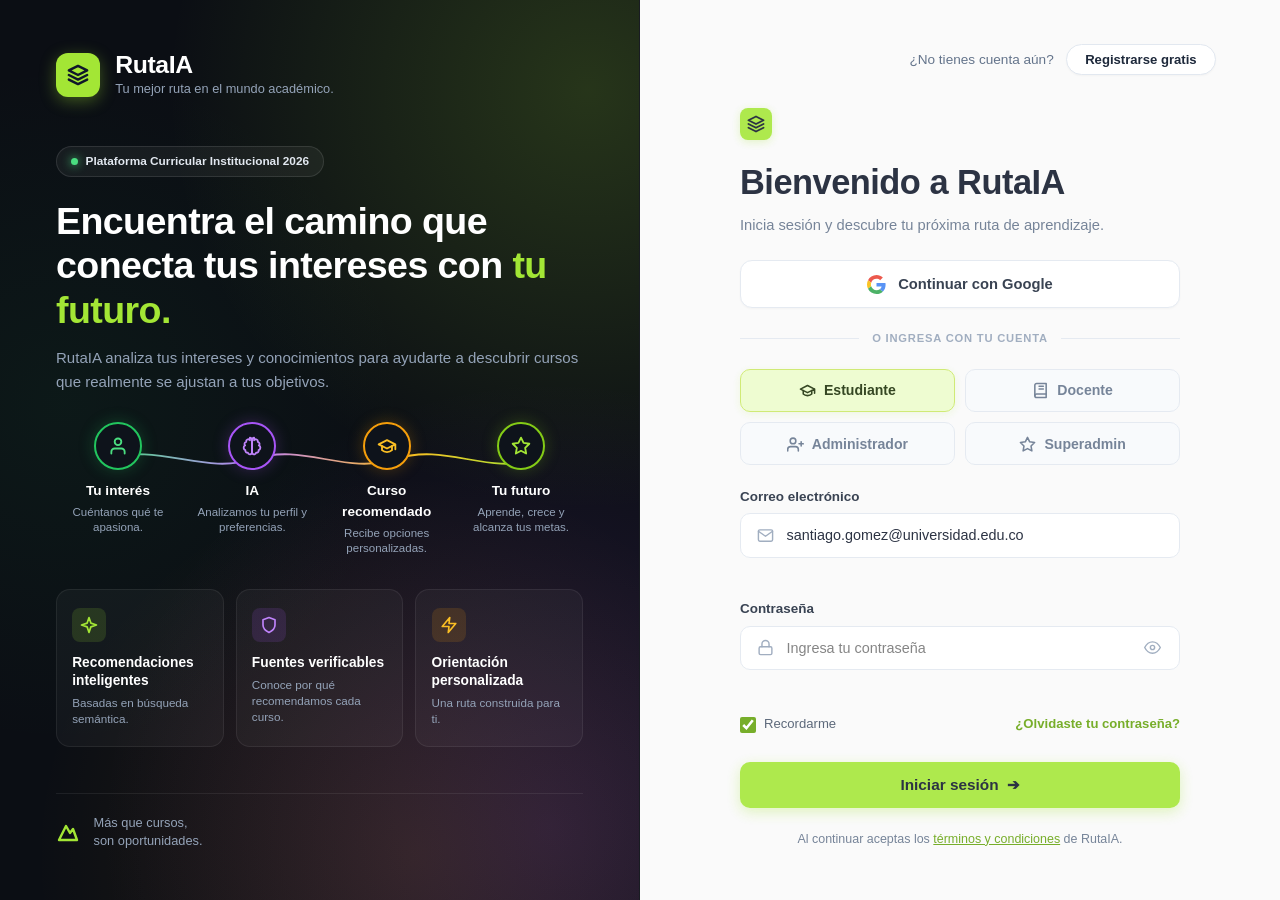
==== commit c2468657: "feat: mejorar autenticacion Google y asesor de cursos" ====
--- a/frontend/index.html
+++ b/frontend/index.html
@@ -2257,8 +2257,8 @@
 
   <!-- Modal Exclusivo Superadmin: Cambiar Rol de Usuario -->
   <div id="modal-change-user-role" class="modal-overlay" style="display:none;" role="dialog" aria-modal="true" aria-labelledby="change-role-modal-title">
-    <div class="user-password-modal-dialog" style="max-width: 520px;">
-      <div class="user-password-modal-header">
+    <div class="modal-editorial-card modal-role-change-card">
+      <div class="user-password-modal-header role-change-modal-header">
         <div class="modal-header-icon" style="background: rgba(124, 58, 237, 0.12); color: #7C3AED;">
           <svg width="22" height="22" viewBox="0 0 24 24" fill="none" stroke="currentColor" stroke-width="2.2" stroke-linecap="round" stroke-linejoin="round">
             <path d="M12 2l3.09 6.26L22 9.27l-5 4.87 1.18 6.88L12 17.77l-6.18 3.25L7 14.14 2 9.27l6.91-1.01L12 2z"></path>
@@ -2268,11 +2268,11 @@
           <h3 class="user-password-modal-title" id="change-role-modal-title">Gestión de Rol Institucional</h3>
           <p class="user-password-modal-subtitle">Exclusivo Superadmin: Reasigna el rol y permisos de acceso del usuario</p>
         </div>
-        <button type="button" class="btn-close-modal" id="btn-close-change-role-modal" aria-label="Cerrar">&times;</button>
+        <button type="button" class="modal-close-btn" id="btn-close-change-role-modal" aria-label="Cerrar">&times;</button>
       </div>
 
       <!-- Ficha del Usuario Seleccionado -->
-      <div class="pwd-target-card" style="margin: 1.25rem 0;">
+      <div class="pwd-target-card role-change-target-card">
         <div class="pwd-target-left">
           <div class="pwd-target-avatar" id="change-role-user-avatar" style="background: #7C3AED; color: #FFFFFF;">U</div>
           <div class="pwd-target-meta">
@@ -2289,9 +2289,9 @@
         <input type="hidden" id="change-role-user-id" />
 
         <!-- Selección de Nuevo Rol -->
-        <div class="form-field" style="margin-bottom: 1.25rem;">
-          <label style="font-weight: 700; font-size: 0.9rem; color: #1E293B;">Selecciona el Nuevo Rol *</label>
-          <div class="change-role-options-grid" style="display: grid; grid-template-columns: repeat(3, 1fr); gap: 0.75rem; margin-top: 0.5rem;">
+        <div class="form-field role-change-role-field">
+          <label>Selecciona el Nuevo Rol *</label>
+          <div class="change-role-options-grid">
             <label class="change-role-card-opt" id="opt-role-student">
               <input type="radio" name="new_user_role" value="ESTUDIANTE" checked />
               <div class="change-role-card-inner">
@@ -2352,14 +2352,14 @@
           </div>
         </div>
 
-        <div class="admin-audit-notice" style="background: rgba(124, 58, 237, 0.08); border: 1px solid rgba(124, 58, 237, 0.2); border-radius: 10px; padding: 0.75rem; margin-top: 1.25rem; font-size: 0.8rem; color: #5B21B6; display: flex; align-items: center; gap: 0.5rem;">
+        <div class="admin-audit-notice role-change-audit-notice">
           <svg width="18" height="18" viewBox="0 0 24 24" fill="none" stroke="currentColor" stroke-width="2"><path d="M12 22s8-4 8-10V5l-8-3-8 3v7c0 6 8 10 8 10z"></path></svg>
           <span>Esta acción modifica inmediatamente los permisos del usuario en Redis, JWT y PostgreSQL, registrándose en la bitácora de auditoría.</span>
         </div>
 
-        <div class="modal-actions-row" style="margin-top: 1.5rem;">
+        <div class="modal-actions-row role-change-actions">
           <button type="button" class="btn-cancel-modal" id="btn-cancel-change-role">Cancelar</button>
-          <button type="submit" class="btn-save-modal" id="btn-submit-change-role" style="background: #7C3AED; color: #FFFFFF;">
+          <button type="submit" class="btn-save-modal btn-role-change-submit" id="btn-submit-change-role">
             <span>Confirmar Cambio de Rol</span>
           </button>
         </div>
@@ -2371,6 +2371,6 @@
   <div class="toast-container" id="toast-container"></div>
 
   <!-- Scripts Modulares -->
-  <script type="module" src="js/app.js?v=7.8"></script>
+  <script type="module" src="js/app.js?v=7.9"></script>
 </body>
 </html>
--- a/frontend/css/variables.css
+++ b/frontend/css/variables.css
@@ -1,28 +1,87 @@
 /* ==========================================================
-   RutaIA - Concepto 2: Editorial Learning Lab (Design System)
-   Inspirado en estética editorial, cálida, limpia y académica.
+   RutaIA - Editorial Learning Lab (Design System v6.0)
+   Paleta consolidada: unifica los colores "sueltos" encontrados
+   en styles.css (slate de Tailwind, rojos/limes duplicados,
+   tokens sin usar) en un único sistema semántico y accesible.
+
+   Compatible con el código actual: se mantienen los nombres de
+   variable ya usados en el proyecto. Se agregan variantes -bg/-text
+   para badges, alerts y toasts, y se retira lo que no se usaba.
    ========================================================== */
 
 :root {
-  /* Fondos y Superficies Cálidas */
-  --bg-body: #F7F5EE;
+  /* ----------------------------------------------------------
+     ESCALA DE GRISES (cálida) — sustituye al "slate" frío de
+     Tailwind que aparecía suelto en las vistas de Admin/Métricas
+     (#F8FAFC, #E2E8F0, #94A3B8, #64748B, #0F172A, etc.)
+     ---------------------------------------------------------- */
+  --gray-50: #FAF8F2;
+  --gray-100: #F2EFE8;
+  --gray-200: #E8E4DB;
+  --gray-300: #D9D4C8;
+  --gray-400: #A6A08F;
+  --gray-500: #848590;
+  --gray-600: #76777E;
+  --gray-700: #575861;
+  --gray-800: #4B4C52;
+  --gray-900: #26272C;
+
+  /* Fondos y Superficies */
+  --bg-body: var(--gray-50);
   --bg-sidebar: #FFFFFF;
   --bg-surface: #FFFFFF;
   --bg-card: #FFFFFF;
-  --bg-card-subtle: #F2EFE8;
+  --bg-card-subtle: var(--gray-100);
   --bg-input: #FFFFFF;
   --bg-highlight: #E4FB52;
 
-  /* Acentos Principales de Marca */
+  /* ----------------------------------------------------------
+     ACENTO DE MARCA — un solo lima (el más usado en el código,
+     34 apariciones), retirado su duplicado #A3E635
+     ---------------------------------------------------------- */
   --accent-lime: #D7F338;
   --accent-lime-hover: #C5E226;
+  --accent-lime-active: #B3CE1F;
+
+  /* Acento secundario cálido (antes declarado y sin usar;
+     ahora con un rol real: CTAs secundarios, "Registro", enlaces
+     destacados dentro de tarjetas editoriales) */
   --accent-coral: #FF5E3A;
-  --accent-orange: #FF9F38;
-  --accent-emerald: #10B981;
-  --accent-success: #16A34A;
-  --accent-danger: #EF4444;
+  --accent-coral-hover: #E64F2E;
 
-  /* Mosaicos Pastel de Categorías (Bento Grid) */
+  /* ----------------------------------------------------------
+     COLORES SEMÁNTICOS — un único valor por estado (antes había
+     3 rojos y 2 verdes distintos haciendo el mismo trabajo),
+     cada uno con su -bg (para badges/alerts) y -text (accesible
+     sobre fondo claro, AA en texto normal)
+     ---------------------------------------------------------- */
+  --color-success: #15803D;
+  --color-success-bg: #DCFCE7;
+  --color-success-text: #166534;
+
+  --color-danger: #DC2626;
+  --color-danger-bg: #FEE2E2;
+  --color-danger-text: #991B1B;
+
+  --color-warning: #F59E0B;
+  --color-warning-bg: #FEF3C7;
+  --color-warning-text: #92400E;
+
+  --color-info: #2563EB;
+  --color-info-bg: #EFF6FF;
+  --color-info-text: #1E40AF;
+
+  /* Alias retrocompatibles con nombres ya usados en el código */
+  --accent-success: var(--color-success);
+  --accent-danger: var(--color-danger);
+  --accent-emerald: var(--color-success);
+  /* antes duplicado de success */
+
+  /* ----------------------------------------------------------
+     MOSAICOS PASTEL DE CATEGORÍAS (Bento Grid)
+     Se ajusta --cat-ai-text para alinear con el violeta #7C3AED
+     que aparecía suelto en el código para temas de IA
+     ---------------------------------------------------------- */
   --cat-web-bg: #E8F88E;
   --cat-web-text: #374706;
   --cat-java-bg: #FEE1BA;
@@ -31,8 +90,8 @@
   --cat-data-text: #7A281E;
   --cat-rpa-bg: #F8D3EC;
   --cat-rpa-text: #6B1E54;
-  --cat-ai-bg: #DFDAFC;
-  --cat-ai-text: #32267B;
+  --cat-ai-bg: #EDE9FE;
+  --cat-ai-text: #6D28D9;
   --cat-security-bg: #C7F6EB;
   --cat-security-text: #0E5848;
   --cat-docker-bg: #D4F4F0;
@@ -40,12 +99,12 @@
 
   /* Tipografía y Textos */
   --text-primary: #18191E;
-  --text-secondary: #575861;
-  --text-muted: #848590;
+  --text-secondary: var(--gray-700);
+  --text-muted: var(--gray-500);
   --text-on-lime: #121316;
 
   /* Bordes y Líneas */
-  --border-subtle: #E8E4DB;
+  --border-subtle: var(--gray-200);
   --border-card: #ECE8E0;
   --border-focus: #18191E;
 
@@ -70,4 +129,4 @@
   /* Transiciones */
   --transition-fast: 0.15s ease;
   --transition-normal: 0.22s cubic-bezier(0.2, 0, 0, 1);
-}
+}
--- a/frontend/css/styles.css
+++ b/frontend/css/styles.css
@@ -6623,6 +6623,79 @@
 /* ==========================================================
    MODAL SUPERADMIN CAMBIO DE ROLES
    ========================================================== */
+.modal-role-change-card {
+  width: min(600px, calc(100vw - 2rem));
+  max-height: min(86vh, 760px);
+  overflow-y: auto;
+  padding: 1.75rem;
+  border: 1px solid #E9E5DC;
+  box-shadow: 0 28px 72px rgba(15, 23, 42, 0.28);
+}
+
+.role-change-modal-header {
+  display: flex;
+  align-items: flex-start;
+  justify-content: space-between;
+  gap: 1rem;
+  padding-bottom: 1.2rem;
+  border-bottom: 1px solid #ECE8DF;
+}
+
+.role-change-modal-header > div:first-child {
+  display: flex;
+  align-items: flex-start;
+  gap: 0.85rem;
+}
+
+.role-change-modal-header .modal-header-icon {
+  width: 42px;
+  height: 42px;
+  display: flex;
+  align-items: center;
+  justify-content: center;
+  border-radius: 13px;
+  flex: 0 0 auto;
+}
+
+.user-password-modal-title {
+  margin: 0;
+  color: #162033;
+  font-family: var(--font-heading, 'Outfit', sans-serif);
+  font-size: 1.22rem;
+  font-weight: 800;
+  letter-spacing: -0.02em;
+}
+
+.user-password-modal-subtitle {
+  margin: 0.25rem 0 0;
+  color: #64748B;
+  font-size: 0.82rem;
+  line-height: 1.4;
+}
+
+.role-change-target-card {
+  margin: 1.15rem 0 1.3rem;
+  padding: 0.9rem 1rem;
+  background: linear-gradient(110deg, #F8FAFC 0%, #F5F3FF 100%);
+  border-color: #E5E7EB;
+}
+
+.role-change-role-field {
+  margin-bottom: 1.2rem;
+}
+
+.role-change-role-field > label {
+  color: #1E293B;
+  font-size: 0.88rem;
+}
+
+.change-role-options-grid {
+  display: grid;
+  grid-template-columns: repeat(3, minmax(0, 1fr));
+  gap: 0.7rem;
+  margin-top: 0.65rem;
+}
+
 .change-role-card-opt {
   display: block;
   cursor: pointer;
@@ -6638,22 +6711,23 @@
 
 .change-role-card-inner {
   border: 1.5px solid #E2E8F0;
-  border-radius: 12px;
-  padding: 0.85rem 0.6rem;
+  border-radius: 14px;
+  padding: 0.9rem 0.55rem 0.8rem;
   text-align: center;
   background: #FFFFFF;
   transition: all 0.2s cubic-bezier(0.16, 1, 0.3, 1);
   display: flex;
   flex-direction: column;
   align-items: center;
-  gap: 0.25rem;
+  gap: 0.32rem;
   height: 100%;
 }
 
 .change-role-card-opt:hover .change-role-card-inner {
-  border-color: #CBD5E1;
-  background: #F8FAFC;
-  transform: translateY(-1px);
+  border-color: #B9A3F5;
+  background: #FAF8FF;
+  transform: translateY(-2px);
+  box-shadow: 0 8px 16px rgba(124, 58, 237, 0.10);
 }
 
 .change-role-card-opt input[type="radio"]:checked + .change-role-card-inner {
@@ -6663,7 +6737,7 @@
 }
 
 .change-role-emoji {
-  font-size: 1.4rem;
+  font-size: 1.5rem;
   line-height: 1;
 }
 
@@ -6678,10 +6752,94 @@
 }
 
 .change-role-desc {
-  font-size: 0.68rem;
+  font-size: 0.7rem;
   color: #64748B;
   line-height: 1.25;
 }
 
-
-
+.role-change-audit-notice {
+  margin-top: 1.15rem;
+  padding: 0.78rem 0.85rem;
+  display: flex;
+  align-items: flex-start;
+  gap: 0.55rem;
+  border-radius: 12px;
+  background: #F5F3FF;
+  border: 1px solid #DDD6FE;
+  color: #5B21B6;
+  font-size: 0.78rem;
+  line-height: 1.45;
+}
+
+.role-change-audit-notice svg {
+  flex: 0 0 auto;
+  margin-top: 0.05rem;
+}
+
+.role-change-actions {
+  margin-top: 1.25rem;
+  padding-top: 1rem;
+  border-top: 1px solid #F1F5F9;
+}
+
+.btn-save-modal.btn-role-change-submit {
+  border: 0;
+  border-radius: 12px;
+  padding: 0.76rem 1.15rem;
+  background: #7C3AED;
+  color: #FFFFFF;
+  font-weight: 800;
+  font-size: 0.86rem;
+  cursor: pointer;
+  box-shadow: 0 8px 16px rgba(124, 58, 237, 0.25);
+  transition: transform 0.18s ease, background 0.18s ease, box-shadow 0.18s ease;
+}
+
+.btn-save-modal.btn-role-change-submit:hover:not(:disabled) {
+  background: #6D28D9;
+  transform: translateY(-1px);
+  box-shadow: 0 10px 20px rgba(124, 58, 237, 0.32);
+}
+
+.btn-save-modal.btn-role-change-submit:disabled {
+  cursor: wait;
+  opacity: 0.7;
+}
+
+@media (max-width: 560px) {
+  .modal-role-change-card {
+    width: calc(100vw - 1rem);
+    max-height: 92vh;
+    padding: 1.25rem;
+    border-radius: 18px;
+  }
+
+  .change-role-options-grid {
+    grid-template-columns: 1fr;
+  }
+
+  .change-role-card-inner {
+    min-height: 0;
+    flex-direction: row;
+    justify-content: flex-start;
+    text-align: left;
+    padding: 0.75rem 0.9rem;
+  }
+
+  .change-role-desc {
+    margin-left: auto;
+    max-width: 58%;
+    text-align: right;
+  }
+
+  .role-change-actions {
+    flex-direction: column-reverse;
+  }
+
+  .role-change-actions button {
+    width: 100%;
+  }
+}
+
+
+
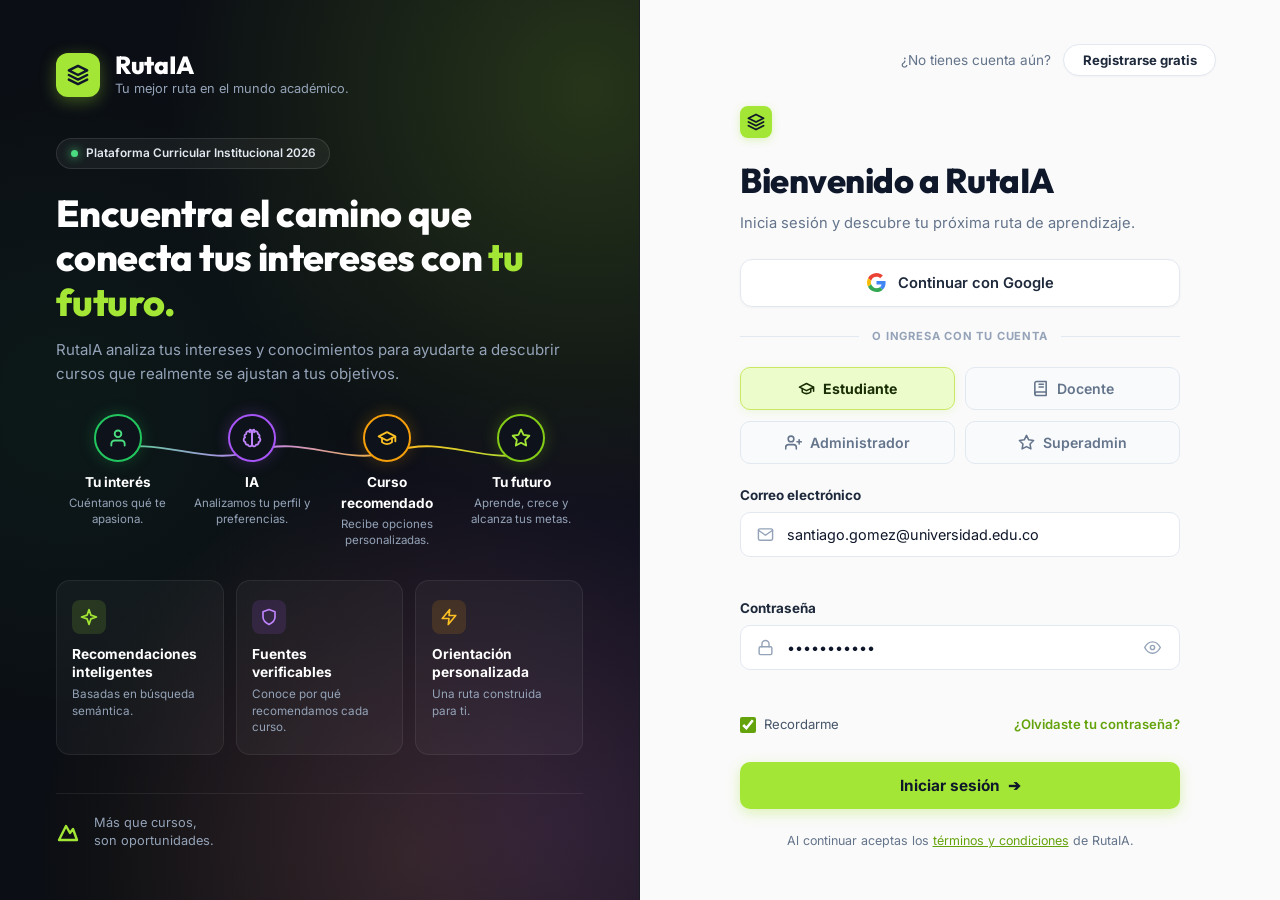
==== commit ba26d135: "fix(auth): conservar sesion entre Vercel y Render" ====
--- a/frontend/index.html
+++ b/frontend/index.html
@@ -2371,6 +2371,6 @@
   <div class="toast-container" id="toast-container"></div>
 
   <!-- Scripts Modulares -->
-  <script type="module" src="js/app.js?v=7.9"></script>
+  <script type="module" src="js/app.js?v=8.0"></script>
 </body>
 </html>
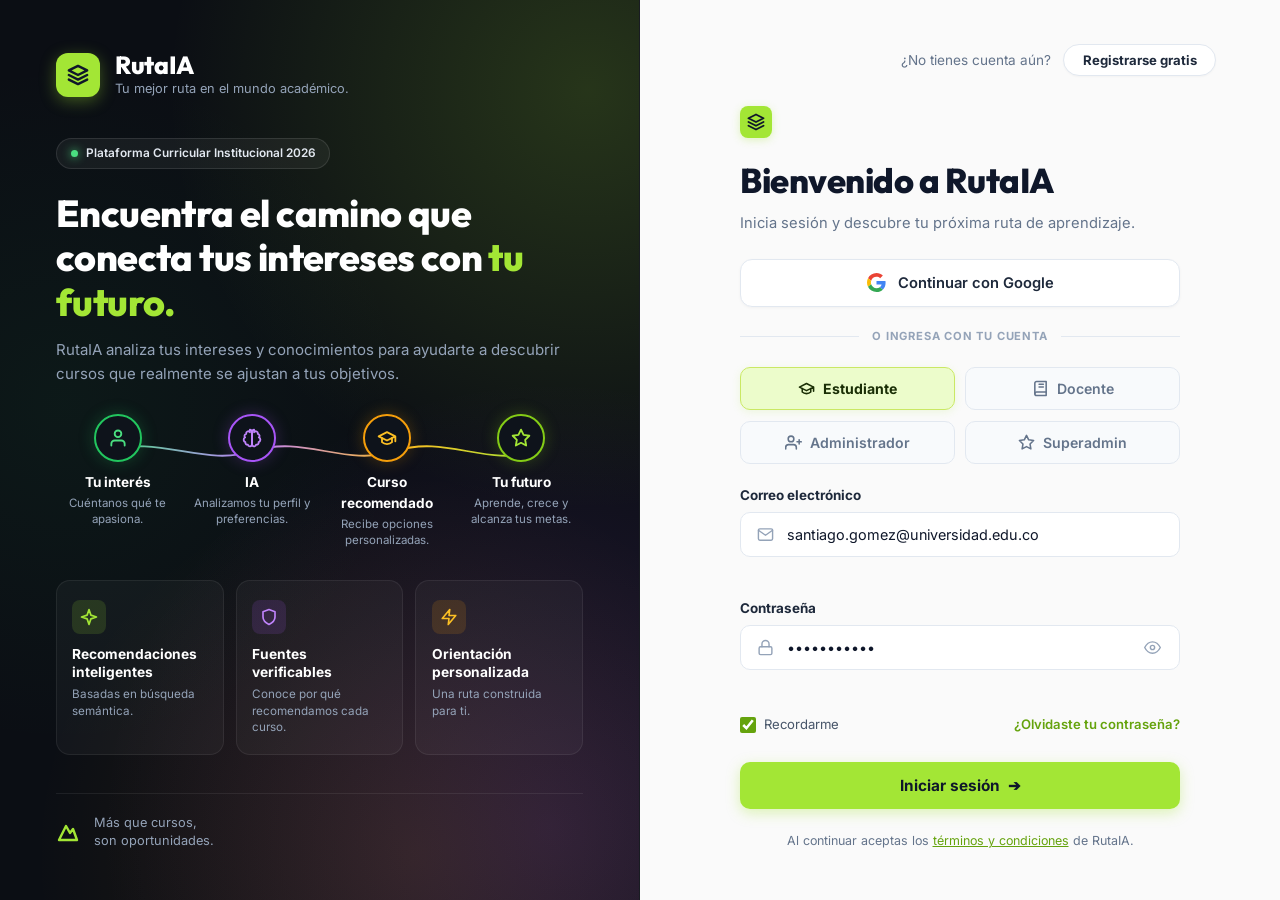
==== commit 53a1c615: "revert: restaurar proyecto al estado del commit c63adc7 Revierte todos los cambios posteriores a c63" ====
--- a/frontend/index.html
+++ b/frontend/index.html
@@ -65,7 +65,7 @@
   
   <!-- Estilos del Sistema -->
   <link rel="stylesheet" href="css/variables.css?v=5.0">
-  <link rel="stylesheet" href="css/styles.css?v=7.7">
+  <link rel="stylesheet" href="css/styles.css?v=7.4">
 
   <!-- Enrutador y Control de Autenticación: La sesión reside ÚNICAMENTE en Redis -->
   <script>
@@ -264,7 +264,7 @@
             <!-- Barra Superior de Sesión (Limpia y Discreta) -->
             <div class="chat-session-bar" id="chat-session-bar">
               <div class="session-progress-info">
-                <span class="session-badge" id="session-badge">Sesión: <strong id="session-turn-count">0</strong> / 10 consultas</span>
+                <span class="session-badge" id="session-badge">Sesión: <strong id="session-turn-count">0</strong> / 5 consultas</span>
                 <span class="session-hint" id="session-hint">Conversación activa: puedes hacer preguntas de seguimiento.</span>
               </div>
               <button type="button" class="btn-clean-session" id="btn-reset-chat" title="Comenzar nueva conversación desde cero">
@@ -426,7 +426,7 @@
                 <!-- Banner de Límite Alcanzado -->
                 <div class="session-limit-banner" id="session-limit-banner" style="display: none;">
                   <div class="limit-content">
-                    <span>🎓 Has completado las 10 consultas de esta sesión.</span>
+                    <span>🎓 Has completado las 5 consultas de esta sesión.</span>
                   </div>
                   <button type="button" class="btn-primary-lime btn-sm" id="btn-new-chat-from-limit">
                     Nueva conversación
@@ -782,8 +782,8 @@
                   <tr>
                     <th style="width: 50px;">ID</th>
                     <th>Curso y Prerrequisitos</th>
-                    <th>Cátedra / Categoría</th>
-                    <th>Docente Asignado</th>
+                    <th>Categoría</th>
+                    <th>Docente / Cátedra</th>
                     <th>Nivel</th>
                     <th>Horas</th>
                     <th>Estado</th>
@@ -1065,9 +1065,8 @@
                     <th>Correo Electrónico</th>
                     <th>Rol en el Sistema</th>
                     <th>Área / Especialidad</th>
-                    <th>Estado</th>
                     <th>Fecha de Alta</th>
-                    <th style="text-align: right; width: 260px;">Acciones</th>
+                    <th style="text-align: right; width: 180px;">Acciones</th>
                   </tr>
                 </thead>
                 <tbody id="admin-users-tbody">
@@ -1719,12 +1718,12 @@
 
         <div class="modal-field" id="course-form-docente-group">
           <label for="course-form-docente">
-            <span>Docente Asignado</span>
-            <span class="label-optional">Profesor titular responsable de la cátedra académica</span>
+            <span>Docente / Cátedra Asignada</span>
+            <span class="label-optional">Asocia el curso al profesor responsable de la especialidad</span>
           </label>
           <div class="modal-select-wrapper">
             <select id="course-form-docente">
-              <option value="">-- Seleccionar Docente Asignado --</option>
+              <option value="">-- Seleccionar Docente / Cátedra --</option>
             </select>
           </div>
         </div>
@@ -1732,9 +1731,9 @@
         <div class="course-form-grid-3">
           <div class="modal-field">
             <label for="course-form-categoria">
-              <span>Cátedra / Categoría *</span>
+              <span>Categoría *</span>
             </label>
-            <input type="text" id="course-form-categoria" required placeholder="Ej: Programación o Inteligencia Artificial" />
+            <input type="text" id="course-form-categoria" required placeholder="Ej: Inteligencia Artificial" />
           </div>
 
           <div class="modal-field">
@@ -1865,83 +1864,6 @@
           <button type="button" class="btn-cancel-modal" id="btn-cancel-user-modal">Cancelar</button>
           <button type="submit" class="btn-primary-lime" id="btn-save-user">
             <span>Crear Usuario</span>
-            <span class="btn-arrow">➔</span>
-          </button>
-        </div>
-      </form>
-    </div>
-  </div>
-
-  <!-- ==========================================================
-       MODAL: EDITAR DATOS DE USUARIO (ADMIN & SUPERADMIN)
-       ========================================================== -->
-  <div id="user-edit-modal" class="modal-overlay" style="display:none;" role="dialog" aria-modal="true" aria-labelledby="user-edit-modal-title">
-    <div class="modal-editorial-card modal-user-admin-card">
-      <div class="modal-header-with-icon">
-        <div class="modal-header-icon-box">
-          <div class="modal-icon-badge-user" style="background: rgba(37, 99, 235, 0.1); color: #2563EB;">
-            <svg width="22" height="22" viewBox="0 0 24 24" fill="none" stroke="currentColor" stroke-width="2.2" stroke-linecap="round" stroke-linejoin="round">
-              <path d="M11 4H4a2 2 0 0 0-2 2v14a2 2 0 0 0 2 2h14a2 2 0 0 0 2-2v-7"></path>
-              <path d="M18.5 2.5a2.121 2.121 0 0 1 3 3L12 15l-4 1 1-4 9.5-9.5z"></path>
-            </svg>
-          </div>
-          <div>
-            <h3 class="modal-title" id="user-edit-modal-title" style="margin: 0; font-size: 1.25rem;">Editar Usuario</h3>
-            <p class="modal-subtitle" id="user-edit-modal-subtitle" style="margin: 0.2rem 0 0; font-size: 0.85rem;">
-              Modifica la información académica y los datos del perfil institucional:
-            </p>
-          </div>
-        </div>
-        <button type="button" class="modal-close-btn" id="btn-close-edit-user-modal" aria-label="Cerrar modal">✕</button>
-      </div>
-
-      <form id="user-edit-form" novalidate>
-        <input type="hidden" id="user-edit-id" />
-
-        <div class="modal-field">
-          <label for="user-edit-name">Nombre completo *</label>
-          <input type="text" id="user-edit-name" required placeholder="Nombre completo" autocomplete="name" />
-        </div>
-
-        <div class="modal-form-grid-2">
-          <div class="modal-field">
-            <label for="user-edit-email">Correo institucional</label>
-            <input type="email" id="user-edit-email" disabled style="background: #F1F5F9; color: #64748B; cursor: not-allowed;" />
-          </div>
-
-          <div class="modal-field">
-            <label for="user-edit-rol-display">Rol en el sistema</label>
-            <input type="text" id="user-edit-rol-display" disabled style="background: #F1F5F9; color: #64748B; cursor: not-allowed; font-weight: 700;" />
-          </div>
-        </div>
-
-        <div class="modal-form-grid-2">
-          <div class="modal-field">
-            <label for="user-edit-area" id="label-user-edit-area">Área de interés / Especialidad</label>
-            <input type="text" id="user-edit-area" placeholder="Ej: Inteligencia Artificial, Redes, Ciberseguridad" />
-          </div>
-
-          <div class="modal-field">
-            <label for="user-edit-nivel" id="label-user-edit-nivel">Nivel / Cargo institucional</label>
-            <select id="user-edit-nivel">
-              <option value="Principiante">Principiante (Estudiante)</option>
-              <option value="Intermedio">Intermedio (Estudiante)</option>
-              <option value="Avanzado">Avanzado (Estudiante)</option>
-              <option value="Docente Titular">Docente Titular</option>
-              <option value="Coordinador">Coordinador (Administrador)</option>
-            </select>
-          </div>
-        </div>
-
-        <div class="modal-field">
-          <label for="user-edit-facultad" id="label-user-edit-facultad">Facultad, Programa o Dependencia</label>
-          <input type="text" id="user-edit-facultad" placeholder="Ej: Facultad de Ingeniería" />
-        </div>
-
-        <div class="modal-actions-row">
-          <button type="button" class="btn-cancel-modal" id="btn-cancel-edit-user-modal">Cancelar</button>
-          <button type="submit" class="btn-primary-lime" id="btn-save-edit-user">
-            <span>Guardar Cambios</span>
             <span class="btn-arrow">➔</span>
           </button>
         </div>
@@ -2104,273 +2026,10 @@
     </div>
   </div>
 
-  <!-- Modal Google Sign-In con Onboarding Obligatorio -->
-  <div class="google-modal-overlay" id="modal-google-auth" style="display: none;">
-    <div class="google-modal-card">
-      <button type="button" class="google-modal-close" id="btn-close-google-modal" aria-label="Cerrar">&times;</button>
-      
-      <!-- Paso 1: Selección de Cuenta de Google -->
-      <div class="google-step" id="google-step-select">
-        <div class="google-modal-header">
-          <svg width="34" height="34" viewBox="0 0 48 48" class="google-svg">
-            <path fill="#EA4335" d="M24 9.5c3.54 0 6.71 1.22 9.21 3.6l6.85-6.85C35.9 2.38 30.47 0 24 0 14.62 0 6.51 5.38 2.56 13.22l7.98 6.19C12.43 13.72 17.74 9.5 24 9.5z"/>
-            <path fill="#4285F4" d="M46.98 24.55c0-1.57-.15-3.09-.38-4.55H24v9.02h12.94c-.58 2.96-2.26 5.48-4.78 7.18l7.73 6c4.51-4.18 7.09-10.36 7.09-17.65z"/>
-            <path fill="#FBBC05" d="M10.53 28.59c-.48-1.45-.76-2.99-.76-4.59s.27-3.14.76-4.59l-7.98-6.19C.92 16.46 0 20.12 0 24c0 3.88.92 7.54 2.56 10.78l7.97-6.19z"/>
-            <path fill="#34A853" d="M24 48c6.48 0 11.93-2.13 15.89-5.81l-7.73-6c-2.15 1.45-4.92 2.3-8.16 2.3-6.26 0-11.57-4.22-13.47-9.91l-7.98 6.19C6.51 42.62 14.62 48 24 48z"/>
-          </svg>
-          <h3 style="margin-top: 0.5rem; font-size: 1.25rem; font-weight: 800; color: #0F172A;">Acceder con Google</h3>
-          <p style="font-size: 0.88rem; color: #64748B; margin-top: 0.25rem;">Elige una cuenta institucional o ingresa una nueva para ingresar a <strong>RutaIA</strong></p>
-        </div>
-
-        <div class="google-accounts-list">
-          <div class="google-account-item" data-email="santiago.gomez@universidad.edu.co" data-name="Santiago Gómez Morales" data-avatar="SG">
-            <div class="google-acc-avatar">SG</div>
-            <div class="google-acc-info">
-              <span class="google-acc-name">Santiago Gómez Morales</span>
-              <span class="google-acc-email">santiago.gomez@universidad.edu.co</span>
-              <span class="google-acc-role-pill">Estudiante (Cuenta activa)</span>
-            </div>
-            <span class="google-acc-arrow">➔</span>
-          </div>
-
-          <div class="google-account-item" data-email="admin@universidad.edu.co" data-name="Administrador Académico" data-avatar="AD">
-            <div class="google-acc-avatar" style="background: #2563EB;">AD</div>
-            <div class="google-acc-info">
-              <span class="google-acc-name">Administrador Académico</span>
-              <span class="google-acc-email">admin@universidad.edu.co</span>
-              <span class="google-acc-role-pill" style="background: #DBEAFE; color: #1E40AF;">Administrador (Acceso Directo)</span>
-            </div>
-            <span class="google-acc-arrow">➔</span>
-          </div>
-
-          <div class="google-account-item" data-email="superadmin@universidad.edu.co" data-name="Super Administrador del Sistema" data-avatar="SA">
-            <div class="google-acc-avatar" style="background: #7C3AED;">SA</div>
-            <div class="google-acc-info">
-              <span class="google-acc-name">Super Administrador del Sistema</span>
-              <span class="google-acc-email">superadmin@universidad.edu.co</span>
-              <span class="google-acc-role-pill" style="background: #EDE9FE; color: #6D28D9;">Superadmin (Acceso Directo)</span>
-            </div>
-            <span class="google-acc-arrow">➔</span>
-          </div>
-
-          <div class="google-account-custom-toggle" id="btn-toggle-custom-google-index">
-            <div class="google-acc-avatar" style="background: #F8FAFC; color: #475569; border: 1.5px dashed #CBD5E1;">+</div>
-            <div class="google-acc-info">
-              <span class="google-acc-name" style="color: #2563EB; font-weight: 700;">Usar otra cuenta de Google</span>
-              <span class="google-acc-email">Ingresar cualquier correo @gmail.com o institucional</span>
-            </div>
-          </div>
-        </div>
-
-        <form id="google-custom-account-form-index" style="display: none; margin-top: 1.25rem;">
-          <div class="form-field">
-            <label for="google-custom-email-index">Correo de Google *</label>
-            <input type="email" id="google-custom-email-index" required placeholder="tu.cuenta@gmail.com o tu@universidad.edu.co" />
-          </div>
-          <div class="form-field" style="margin-top: 0.75rem;">
-            <label for="google-custom-name-index">Nombre y apellido *</label>
-            <input type="text" id="google-custom-name-index" required placeholder="Ej: Valentina Morales Torres" />
-          </div>
-          <button type="submit" class="btn-save-modal" style="width: 100%; margin-top: 1rem;">
-            <span>Continuar con esta cuenta ➔</span>
-          </button>
-        </form>
-      </div>
-
-      <!-- Paso 2: Completar Información Obligatoria de Perfil -->
-      <div class="google-step" id="google-step-profile" style="display: none;">
-        <div class="google-modal-header">
-          <div class="google-verified-badge">
-            <div class="google-acc-avatar" id="google-profile-avatar-index">G</div>
-            <div style="text-align: left; flex: 1;">
-              <div id="google-profile-name-index" style="font-weight: 800; font-size: 0.95rem; color: #0F172A;">Usuario Google</div>
-              <div id="google-profile-email-index" style="font-size: 0.8rem; color: #64748B;">correo@gmail.com</div>
-            </div>
-            <span class="google-check-pill">✓ Verificado</span>
-          </div>
-          <h3 style="margin-top: 0.9rem; font-size: 1.15rem; font-weight: 800; color: #0F172A;">Completar Información Obligatoria</h3>
-          <p class="google-req-banner">
-            ⚠️ <strong>Requisito Académico:</strong> Para ingresar a RutaIA por Google, debes completar obligatoriamente tu rol, nivel y área de formación académica.
-          </p>
-        </div>
-
-        <form id="google-complete-profile-form-index" novalidate>
-          <!-- Rol -->
-          <div class="form-field">
-            <label>Rol en la Institución *</label>
-            <div class="pro-segmented-roles" role="radiogroup" style="margin-top: 0.25rem;">
-              <button type="button" class="role-segment active" id="google-role-student-index" data-role="ESTUDIANTE">
-                <span>Estudiante 🎓</span>
-              </button>
-              <button type="button" class="role-segment" id="google-role-docente-index" data-role="DOCENTE">
-                <span>Docente 📚</span>
-              </button>
-            </div>
-          </div>
-
-          <!-- Nivel de Experiencia -->
-          <div class="form-field" style="margin-top: 0.75rem;">
-            <label for="google-input-level-index">Nivel de experiencia académica * <span style="color: #DC2626; font-weight: 700;">(Obligatorio)</span></label>
-            <select id="google-input-level-index" required>
-              <option value="">-- Selecciona tu nivel obligatoriamente --</option>
-              <option value="Principiante">Principiante (Desde cero, explorando fundamentos)</option>
-              <option value="Intermedio">Intermedio (Con conocimientos previos)</option>
-              <option value="Avanzado">Avanzado (Especialización y dominio técnico)</option>
-            </select>
-            <div class="input-validation-msg" id="google-level-msg-index"></div>
-          </div>
-
-          <!-- Área de Interés -->
-          <div class="form-field" style="margin-top: 0.75rem;">
-            <label for="google-input-area-index">Área de interés vocacional o especialidad * <span style="color: #DC2626; font-weight: 700;">(Obligatorio)</span></label>
-            <input type="text" id="google-input-area-index" required placeholder="Ej: Inteligencia Artificial, Desarrollo Web..." />
-            <div class="pro-chips-row" style="margin-top: 0.5rem;">
-              <span class="pro-mini-chip google-chip-index" data-val="Inteligencia Artificial">IA & Modelos</span>
-              <span class="pro-mini-chip google-chip-index" data-val="Desarrollo Web Fullstack">Desarrollo Web</span>
-              <span class="pro-mini-chip google-chip-index" data-val="Cloud y DevOps">Cloud & DevOps</span>
-              <span class="pro-mini-chip google-chip-index" data-val="Ciberseguridad">Ciberseguridad</span>
-              <span class="pro-mini-chip google-chip-index" data-val="Ciencia de Datos">Ciencia de Datos</span>
-            </div>
-            <div class="input-validation-msg" id="google-area-msg-index"></div>
-          </div>
-
-          <!-- Facultad o Departamento -->
-          <div class="form-field" style="margin-top: 0.75rem;">
-            <label for="google-input-faculty-index">Facultad o Departamento Académico <span id="google-faculty-req-label-index" style="font-size: 0.78rem; color: #64748B;">(Opcional Estudiante / Requerido Docente)</span></label>
-            <input type="text" id="google-input-faculty-index" placeholder="Ej: Facultad de Ingeniería de Sistemas" value="Facultad de Ingeniería" />
-            <div class="input-validation-msg" id="google-faculty-msg-index"></div>
-          </div>
-
-          <div style="display: flex; gap: 0.75rem; margin-top: 1.25rem;">
-            <button type="button" class="btn-cancel-modal" id="btn-back-to-google-accounts-index" style="flex: 1;">
-              <span>← Cambiar cuenta</span>
-            </button>
-            <button type="submit" class="btn-save-modal" id="btn-submit-google-profile-index" style="flex: 2;">
-              <span>Completar Registro e Ingresar ➔</span>
-            </button>
-          </div>
-        </form>
-      </div>
-
-    </div>
-  </div>
-
-  <!-- Modal Exclusivo Superadmin: Cambiar Rol de Usuario -->
-  <div id="modal-change-user-role" class="modal-overlay" style="display:none;" role="dialog" aria-modal="true" aria-labelledby="change-role-modal-title">
-    <div class="modal-editorial-card modal-role-change-card">
-      <div class="user-password-modal-header role-change-modal-header">
-        <div class="modal-header-icon" style="background: rgba(124, 58, 237, 0.12); color: #7C3AED;">
-          <svg width="22" height="22" viewBox="0 0 24 24" fill="none" stroke="currentColor" stroke-width="2.2" stroke-linecap="round" stroke-linejoin="round">
-            <path d="M12 2l3.09 6.26L22 9.27l-5 4.87 1.18 6.88L12 17.77l-6.18 3.25L7 14.14 2 9.27l6.91-1.01L12 2z"></path>
-          </svg>
-        </div>
-        <div>
-          <h3 class="user-password-modal-title" id="change-role-modal-title">Gestión de Rol Institucional</h3>
-          <p class="user-password-modal-subtitle">Exclusivo Superadmin: Reasigna el rol y permisos de acceso del usuario</p>
-        </div>
-        <button type="button" class="modal-close-btn" id="btn-close-change-role-modal" aria-label="Cerrar">&times;</button>
-      </div>
-
-      <!-- Ficha del Usuario Seleccionado -->
-      <div class="pwd-target-card role-change-target-card">
-        <div class="pwd-target-left">
-          <div class="pwd-target-avatar" id="change-role-user-avatar" style="background: #7C3AED; color: #FFFFFF;">U</div>
-          <div class="pwd-target-meta">
-            <div class="pwd-target-name" id="change-role-user-name">Nombre de Usuario</div>
-            <div class="pwd-target-email" id="change-role-user-email">usuario@universidad.edu.co</div>
-          </div>
-        </div>
-        <div>
-          <span class="user-role-badge" id="change-role-current-badge">Rol Actual</span>
-        </div>
-      </div>
-
-      <form id="form-change-user-role" novalidate>
-        <input type="hidden" id="change-role-user-id" />
-
-        <!-- Selección de Nuevo Rol -->
-        <div class="form-field role-change-role-field">
-          <label>Selecciona el Nuevo Rol *</label>
-          <div class="change-role-options-grid">
-            <label class="change-role-card-opt" id="opt-role-student">
-              <input type="radio" name="new_user_role" value="ESTUDIANTE" checked />
-              <div class="change-role-card-inner">
-                <span class="change-role-emoji">🎓</span>
-                <span class="change-role-title">Estudiante</span>
-                <span class="change-role-desc">Acceso a Asesor RAG y recomendaciones</span>
-              </div>
-            </label>
-
-            <label class="change-role-card-opt" id="opt-role-docente">
-              <input type="radio" name="new_user_role" value="DOCENTE" />
-              <div class="change-role-card-inner">
-                <span class="change-role-emoji">📚</span>
-                <span class="change-role-title">Docente</span>
-                <span class="change-role-desc">Cátedra y consulta de sus estudiantes</span>
-              </div>
-            </label>
-
-            <label class="change-role-card-opt" id="opt-role-admin">
-              <input type="radio" name="new_user_role" value="ADMINISTRADOR" />
-              <div class="change-role-card-inner">
-                <span class="change-role-emoji">🛡️</span>
-                <span class="change-role-title">Administrador</span>
-                <span class="change-role-desc">Gestión curricular y cursos</span>
-              </div>
-            </label>
-          </div>
-        </div>
-
-        <!-- Campos dinámicos complementarios según el nuevo rol -->
-        <div id="change-role-dynamic-fields">
-          <!-- Si es Docente: Especialidad / Área y Facultad -->
-          <div id="change-role-fields-docente" style="display: none;">
-            <div class="form-field">
-              <label for="change-role-docente-area">Especialidad / Cátedra Asignada *</label>
-              <input type="text" id="change-role-docente-area" placeholder="Ej: Programación, Inteligencia Artificial..." />
-            </div>
-            <div class="form-field" style="margin-top: 0.75rem;">
-              <label for="change-role-docente-faculty">Facultad o Departamento *</label>
-              <input type="text" id="change-role-docente-faculty" placeholder="Ej: Facultad de Ingeniería" value="Facultad de Ingeniería" />
-            </div>
-          </div>
-
-          <!-- Si es Estudiante: Nivel y Área de Interés -->
-          <div id="change-role-fields-student">
-            <div class="form-field">
-              <label for="change-role-student-level">Nivel de Experiencia Académica *</label>
-              <select id="change-role-student-level">
-                <option value="Principiante">Principiante (Desde cero)</option>
-                <option value="Intermedio">Intermedio (Con conocimientos previos)</option>
-                <option value="Avanzado">Avanzado (Especialización)</option>
-              </select>
-            </div>
-            <div class="form-field" style="margin-top: 0.75rem;">
-              <label for="change-role-student-area">Área de Interés Principal *</label>
-              <input type="text" id="change-role-student-area" placeholder="Ej: Desarrollo Web, Inteligencia Artificial..." />
-            </div>
-          </div>
-        </div>
-
-        <div class="admin-audit-notice role-change-audit-notice">
-          <svg width="18" height="18" viewBox="0 0 24 24" fill="none" stroke="currentColor" stroke-width="2"><path d="M12 22s8-4 8-10V5l-8-3-8 3v7c0 6 8 10 8 10z"></path></svg>
-          <span>Esta acción modifica inmediatamente los permisos del usuario en Redis, JWT y PostgreSQL, registrándose en la bitácora de auditoría.</span>
-        </div>
-
-        <div class="modal-actions-row role-change-actions">
-          <button type="button" class="btn-cancel-modal" id="btn-cancel-change-role">Cancelar</button>
-          <button type="submit" class="btn-save-modal btn-role-change-submit" id="btn-submit-change-role">
-            <span>Confirmar Cambio de Rol</span>
-          </button>
-        </div>
-      </form>
-    </div>
-  </div>
-
   <!-- Contenedor Toast para Notificaciones -->
   <div class="toast-container" id="toast-container"></div>
 
   <!-- Scripts Modulares -->
-  <script type="module" src="js/app.js?v=8.0"></script>
+  <script type="module" src="js/app.js?v=7.4"></script>
 </body>
 </html>
--- a/frontend/css/variables.css
+++ b/frontend/css/variables.css
@@ -1,87 +1,28 @@
 /* ==========================================================
-   RutaIA - Editorial Learning Lab (Design System v6.0)
-   Paleta consolidada: unifica los colores "sueltos" encontrados
-   en styles.css (slate de Tailwind, rojos/limes duplicados,
-   tokens sin usar) en un único sistema semántico y accesible.
-
-   Compatible con el código actual: se mantienen los nombres de
-   variable ya usados en el proyecto. Se agregan variantes -bg/-text
-   para badges, alerts y toasts, y se retira lo que no se usaba.
+   RutaIA - Concepto 2: Editorial Learning Lab (Design System)
+   Inspirado en estética editorial, cálida, limpia y académica.
    ========================================================== */
 
 :root {
-  /* ----------------------------------------------------------
-     ESCALA DE GRISES (cálida) — sustituye al "slate" frío de
-     Tailwind que aparecía suelto en las vistas de Admin/Métricas
-     (#F8FAFC, #E2E8F0, #94A3B8, #64748B, #0F172A, etc.)
-     ---------------------------------------------------------- */
-  --gray-50: #FAF8F2;
-  --gray-100: #F2EFE8;
-  --gray-200: #E8E4DB;
-  --gray-300: #D9D4C8;
-  --gray-400: #A6A08F;
-  --gray-500: #848590;
-  --gray-600: #76777E;
-  --gray-700: #575861;
-  --gray-800: #4B4C52;
-  --gray-900: #26272C;
-
-  /* Fondos y Superficies */
-  --bg-body: var(--gray-50);
+  /* Fondos y Superficies Cálidas */
+  --bg-body: #F7F5EE;
   --bg-sidebar: #FFFFFF;
   --bg-surface: #FFFFFF;
   --bg-card: #FFFFFF;
-  --bg-card-subtle: var(--gray-100);
+  --bg-card-subtle: #F2EFE8;
   --bg-input: #FFFFFF;
   --bg-highlight: #E4FB52;
 
-  /* ----------------------------------------------------------
-     ACENTO DE MARCA — un solo lima (el más usado en el código,
-     34 apariciones), retirado su duplicado #A3E635
-     ---------------------------------------------------------- */
+  /* Acentos Principales de Marca */
   --accent-lime: #D7F338;
   --accent-lime-hover: #C5E226;
-  --accent-lime-active: #B3CE1F;
+  --accent-coral: #FF5E3A;
+  --accent-orange: #FF9F38;
+  --accent-emerald: #10B981;
+  --accent-success: #16A34A;
+  --accent-danger: #EF4444;
 
-  /* Acento secundario cálido (antes declarado y sin usar;
-     ahora con un rol real: CTAs secundarios, "Registro", enlaces
-     destacados dentro de tarjetas editoriales) */
-  --accent-coral: #FF5E3A;
-  --accent-coral-hover: #E64F2E;
-
-  /* ----------------------------------------------------------
-     COLORES SEMÁNTICOS — un único valor por estado (antes había
-     3 rojos y 2 verdes distintos haciendo el mismo trabajo),
-     cada uno con su -bg (para badges/alerts) y -text (accesible
-     sobre fondo claro, AA en texto normal)
-     ---------------------------------------------------------- */
-  --color-success: #15803D;
-  --color-success-bg: #DCFCE7;
-  --color-success-text: #166534;
-
-  --color-danger: #DC2626;
-  --color-danger-bg: #FEE2E2;
-  --color-danger-text: #991B1B;
-
-  --color-warning: #F59E0B;
-  --color-warning-bg: #FEF3C7;
-  --color-warning-text: #92400E;
-
-  --color-info: #2563EB;
-  --color-info-bg: #EFF6FF;
-  --color-info-text: #1E40AF;
-
-  /* Alias retrocompatibles con nombres ya usados en el código */
-  --accent-success: var(--color-success);
-  --accent-danger: var(--color-danger);
-  --accent-emerald: var(--color-success);
-  /* antes duplicado de success */
-
-  /* ----------------------------------------------------------
-     MOSAICOS PASTEL DE CATEGORÍAS (Bento Grid)
-     Se ajusta --cat-ai-text para alinear con el violeta #7C3AED
-     que aparecía suelto en el código para temas de IA
-     ---------------------------------------------------------- */
+  /* Mosaicos Pastel de Categorías (Bento Grid) */
   --cat-web-bg: #E8F88E;
   --cat-web-text: #374706;
   --cat-java-bg: #FEE1BA;
@@ -90,8 +31,8 @@
   --cat-data-text: #7A281E;
   --cat-rpa-bg: #F8D3EC;
   --cat-rpa-text: #6B1E54;
-  --cat-ai-bg: #EDE9FE;
-  --cat-ai-text: #6D28D9;
+  --cat-ai-bg: #DFDAFC;
+  --cat-ai-text: #32267B;
   --cat-security-bg: #C7F6EB;
   --cat-security-text: #0E5848;
   --cat-docker-bg: #D4F4F0;
@@ -99,12 +40,12 @@
 
   /* Tipografía y Textos */
   --text-primary: #18191E;
-  --text-secondary: var(--gray-700);
-  --text-muted: var(--gray-500);
+  --text-secondary: #575861;
+  --text-muted: #848590;
   --text-on-lime: #121316;
 
   /* Bordes y Líneas */
-  --border-subtle: var(--gray-200);
+  --border-subtle: #E8E4DB;
   --border-card: #ECE8E0;
   --border-focus: #18191E;
 
@@ -129,4 +70,4 @@
   /* Transiciones */
   --transition-fast: 0.15s ease;
   --transition-normal: 0.22s cubic-bezier(0.2, 0, 0, 1);
-}+}
--- a/frontend/css/styles.css
+++ b/frontend/css/styles.css
@@ -6421,425 +6421,5 @@
   flex-shrink: 0;
 }
 
-/* ==========================================================
-   MODAL GOOGLE SIGN-IN CON INFORMACIÓN ACADÉMICA OBLIGATORIA
-   ========================================================== */
-.google-modal-overlay {
-  position: fixed;
-  inset: 0;
-  background: rgba(15, 23, 42, 0.65);
-  backdrop-filter: blur(6px);
-  z-index: 9999;
-  display: flex;
-  align-items: center;
-  justify-content: center;
-  padding: 1.25rem;
-  animation: fadeIn 0.2s ease-out;
-}
-
-.google-modal-card {
-  background: #FFFFFF;
-  border-radius: 20px;
-  width: 100%;
-  max-width: 500px;
-  max-height: 90vh;
-  overflow-y: auto;
-  padding: 2rem;
-  box-shadow: 0 25px 50px -12px rgba(0, 0, 0, 0.25);
-  position: relative;
-  border: 1px solid #E2E8F0;
-  animation: modalScale 0.25s cubic-bezier(0.16, 1, 0.3, 1);
-}
-
-.google-modal-close {
-  position: absolute;
-  top: 1.25rem;
-  right: 1.25rem;
-  background: none;
-  border: none;
-  font-size: 1.6rem;
-  color: #94A3B8;
-  cursor: pointer;
-  line-height: 1;
-  padding: 0.25rem;
-  border-radius: 8px;
-  transition: all 0.15s ease;
-}
-
-.google-modal-close:hover {
-  color: #0F172A;
-  background: #F1F5F9;
-}
-
-.google-modal-header {
-  text-align: center;
-  margin-bottom: 1.5rem;
-}
-
-.google-accounts-list {
-  display: flex;
-  flex-direction: column;
-  gap: 0.75rem;
-}
-
-.google-account-item {
-  display: flex;
-  align-items: center;
-  gap: 0.85rem;
-  padding: 0.85rem 1rem;
-  border-radius: 14px;
-  border: 1.5px solid #E2E8F0;
-  background: #FFFFFF;
-  cursor: pointer;
-  transition: all 0.2s ease;
-}
-
-.google-account-item:hover {
-  border-color: #4285F4;
-  background: #F8FAFC;
-  transform: translateY(-1px);
-  box-shadow: 0 4px 12px rgba(66, 133, 244, 0.08);
-}
-
-.google-acc-avatar {
-  width: 40px;
-  height: 40px;
-  border-radius: 50%;
-  background: #4285F4;
-  color: #FFFFFF;
-  font-weight: 800;
-  font-size: 0.95rem;
-  display: flex;
-  align-items: center;
-  justify-content: center;
-  flex-shrink: 0;
-}
-
-.google-acc-info {
-  display: flex;
-  flex-direction: column;
-  flex: 1;
-  min-width: 0;
-}
-
-.google-acc-name {
-  font-weight: 700;
-  font-size: 0.92rem;
-  color: #0F172A;
-  white-space: nowrap;
-  overflow: hidden;
-  text-overflow: ellipsis;
-}
-
-.google-acc-email {
-  font-size: 0.8rem;
-  color: #64748B;
-  font-family: monospace;
-  white-space: nowrap;
-  overflow: hidden;
-  text-overflow: ellipsis;
-}
-
-.google-acc-role-pill {
-  display: inline-block;
-  font-size: 0.68rem;
-  font-weight: 700;
-  padding: 0.1rem 0.5rem;
-  border-radius: 6px;
-  background: #DCFCE7;
-  color: #15803D;
-  margin-top: 0.2rem;
-  width: fit-content;
-}
-
-.google-acc-arrow {
-  color: #CBD5E1;
-  font-weight: 700;
-  font-size: 1rem;
-  transition: transform 0.2s;
-}
-
-.google-account-item:hover .google-acc-arrow {
-  color: #4285F4;
-  transform: translateX(3px);
-}
-
-.google-account-custom-toggle {
-  display: flex;
-  align-items: center;
-  gap: 0.85rem;
-  padding: 0.85rem 1rem;
-  border-radius: 14px;
-  border: 1.5px dashed #CBD5E1;
-  background: #F8FAFC;
-  cursor: pointer;
-  transition: all 0.2s ease;
-}
-
-.google-account-custom-toggle:hover {
-  border-color: #2563EB;
-  background: #EFF6FF;
-}
-
-.google-verified-badge {
-  display: flex;
-  align-items: center;
-  gap: 0.85rem;
-  background: #F8FAFC;
-  padding: 0.85rem 1rem;
-  border-radius: 14px;
-  border: 1px solid #E2E8F0;
-  margin-bottom: 1rem;
-}
-
-.google-check-pill {
-  font-size: 0.72rem;
-  font-weight: 800;
-  color: #047857;
-  background: #D1FAE5;
-  border: 1px solid #A7F3D0;
-  padding: 0.2rem 0.55rem;
-  border-radius: 8px;
-  white-space: nowrap;
-}
-
-.google-req-banner {
-  background: rgba(245, 158, 11, 0.1);
-  border: 1px solid rgba(245, 158, 11, 0.25);
-  border-radius: 10px;
-  padding: 0.75rem 1rem;
-  font-size: 0.82rem;
-  color: #92400E;
-  line-height: 1.45;
-  margin-top: 0.6rem;
-}
-
-.input-invalid {
-  border-color: #DC2626 !important;
-  background: #FEF2F2 !important;
-  box-shadow: 0 0 0 3px rgba(220, 38, 38, 0.15) !important;
-}
-
-/* ==========================================================
-   MODAL SUPERADMIN CAMBIO DE ROLES
-   ========================================================== */
-.modal-role-change-card {
-  width: min(600px, calc(100vw - 2rem));
-  max-height: min(86vh, 760px);
-  overflow-y: auto;
-  padding: 1.75rem;
-  border: 1px solid #E9E5DC;
-  box-shadow: 0 28px 72px rgba(15, 23, 42, 0.28);
-}
-
-.role-change-modal-header {
-  display: flex;
-  align-items: flex-start;
-  justify-content: space-between;
-  gap: 1rem;
-  padding-bottom: 1.2rem;
-  border-bottom: 1px solid #ECE8DF;
-}
-
-.role-change-modal-header > div:first-child {
-  display: flex;
-  align-items: flex-start;
-  gap: 0.85rem;
-}
-
-.role-change-modal-header .modal-header-icon {
-  width: 42px;
-  height: 42px;
-  display: flex;
-  align-items: center;
-  justify-content: center;
-  border-radius: 13px;
-  flex: 0 0 auto;
-}
-
-.user-password-modal-title {
-  margin: 0;
-  color: #162033;
-  font-family: var(--font-heading, 'Outfit', sans-serif);
-  font-size: 1.22rem;
-  font-weight: 800;
-  letter-spacing: -0.02em;
-}
-
-.user-password-modal-subtitle {
-  margin: 0.25rem 0 0;
-  color: #64748B;
-  font-size: 0.82rem;
-  line-height: 1.4;
-}
-
-.role-change-target-card {
-  margin: 1.15rem 0 1.3rem;
-  padding: 0.9rem 1rem;
-  background: linear-gradient(110deg, #F8FAFC 0%, #F5F3FF 100%);
-  border-color: #E5E7EB;
-}
-
-.role-change-role-field {
-  margin-bottom: 1.2rem;
-}
-
-.role-change-role-field > label {
-  color: #1E293B;
-  font-size: 0.88rem;
-}
-
-.change-role-options-grid {
-  display: grid;
-  grid-template-columns: repeat(3, minmax(0, 1fr));
-  gap: 0.7rem;
-  margin-top: 0.65rem;
-}
-
-.change-role-card-opt {
-  display: block;
-  cursor: pointer;
-  position: relative;
-}
-
-.change-role-card-opt input[type="radio"] {
-  position: absolute;
-  opacity: 0;
-  width: 0;
-  height: 0;
-}
-
-.change-role-card-inner {
-  border: 1.5px solid #E2E8F0;
-  border-radius: 14px;
-  padding: 0.9rem 0.55rem 0.8rem;
-  text-align: center;
-  background: #FFFFFF;
-  transition: all 0.2s cubic-bezier(0.16, 1, 0.3, 1);
-  display: flex;
-  flex-direction: column;
-  align-items: center;
-  gap: 0.32rem;
-  height: 100%;
-}
-
-.change-role-card-opt:hover .change-role-card-inner {
-  border-color: #B9A3F5;
-  background: #FAF8FF;
-  transform: translateY(-2px);
-  box-shadow: 0 8px 16px rgba(124, 58, 237, 0.10);
-}
-
-.change-role-card-opt input[type="radio"]:checked + .change-role-card-inner {
-  border-color: #7C3AED;
-  background: #FAF5FF;
-  box-shadow: 0 0 0 3px rgba(124, 58, 237, 0.15);
-}
-
-.change-role-emoji {
-  font-size: 1.5rem;
-  line-height: 1;
-}
-
-.change-role-title {
-  font-weight: 800;
-  font-size: 0.82rem;
-  color: #0F172A;
-}
-
-.change-role-card-opt input[type="radio"]:checked + .change-role-card-inner .change-role-title {
-  color: #7C3AED;
-}
-
-.change-role-desc {
-  font-size: 0.7rem;
-  color: #64748B;
-  line-height: 1.25;
-}
-
-.role-change-audit-notice {
-  margin-top: 1.15rem;
-  padding: 0.78rem 0.85rem;
-  display: flex;
-  align-items: flex-start;
-  gap: 0.55rem;
-  border-radius: 12px;
-  background: #F5F3FF;
-  border: 1px solid #DDD6FE;
-  color: #5B21B6;
-  font-size: 0.78rem;
-  line-height: 1.45;
-}
-
-.role-change-audit-notice svg {
-  flex: 0 0 auto;
-  margin-top: 0.05rem;
-}
-
-.role-change-actions {
-  margin-top: 1.25rem;
-  padding-top: 1rem;
-  border-top: 1px solid #F1F5F9;
-}
-
-.btn-save-modal.btn-role-change-submit {
-  border: 0;
-  border-radius: 12px;
-  padding: 0.76rem 1.15rem;
-  background: #7C3AED;
-  color: #FFFFFF;
-  font-weight: 800;
-  font-size: 0.86rem;
-  cursor: pointer;
-  box-shadow: 0 8px 16px rgba(124, 58, 237, 0.25);
-  transition: transform 0.18s ease, background 0.18s ease, box-shadow 0.18s ease;
-}
-
-.btn-save-modal.btn-role-change-submit:hover:not(:disabled) {
-  background: #6D28D9;
-  transform: translateY(-1px);
-  box-shadow: 0 10px 20px rgba(124, 58, 237, 0.32);
-}
-
-.btn-save-modal.btn-role-change-submit:disabled {
-  cursor: wait;
-  opacity: 0.7;
-}
-
-@media (max-width: 560px) {
-  .modal-role-change-card {
-    width: calc(100vw - 1rem);
-    max-height: 92vh;
-    padding: 1.25rem;
-    border-radius: 18px;
-  }
-
-  .change-role-options-grid {
-    grid-template-columns: 1fr;
-  }
-
-  .change-role-card-inner {
-    min-height: 0;
-    flex-direction: row;
-    justify-content: flex-start;
-    text-align: left;
-    padding: 0.75rem 0.9rem;
-  }
-
-  .change-role-desc {
-    margin-left: auto;
-    max-width: 58%;
-    text-align: right;
-  }
-
-  .role-change-actions {
-    flex-direction: column-reverse;
-  }
-
-  .role-change-actions button {
-    width: 100%;
-  }
-}
-
-
-
+
+
